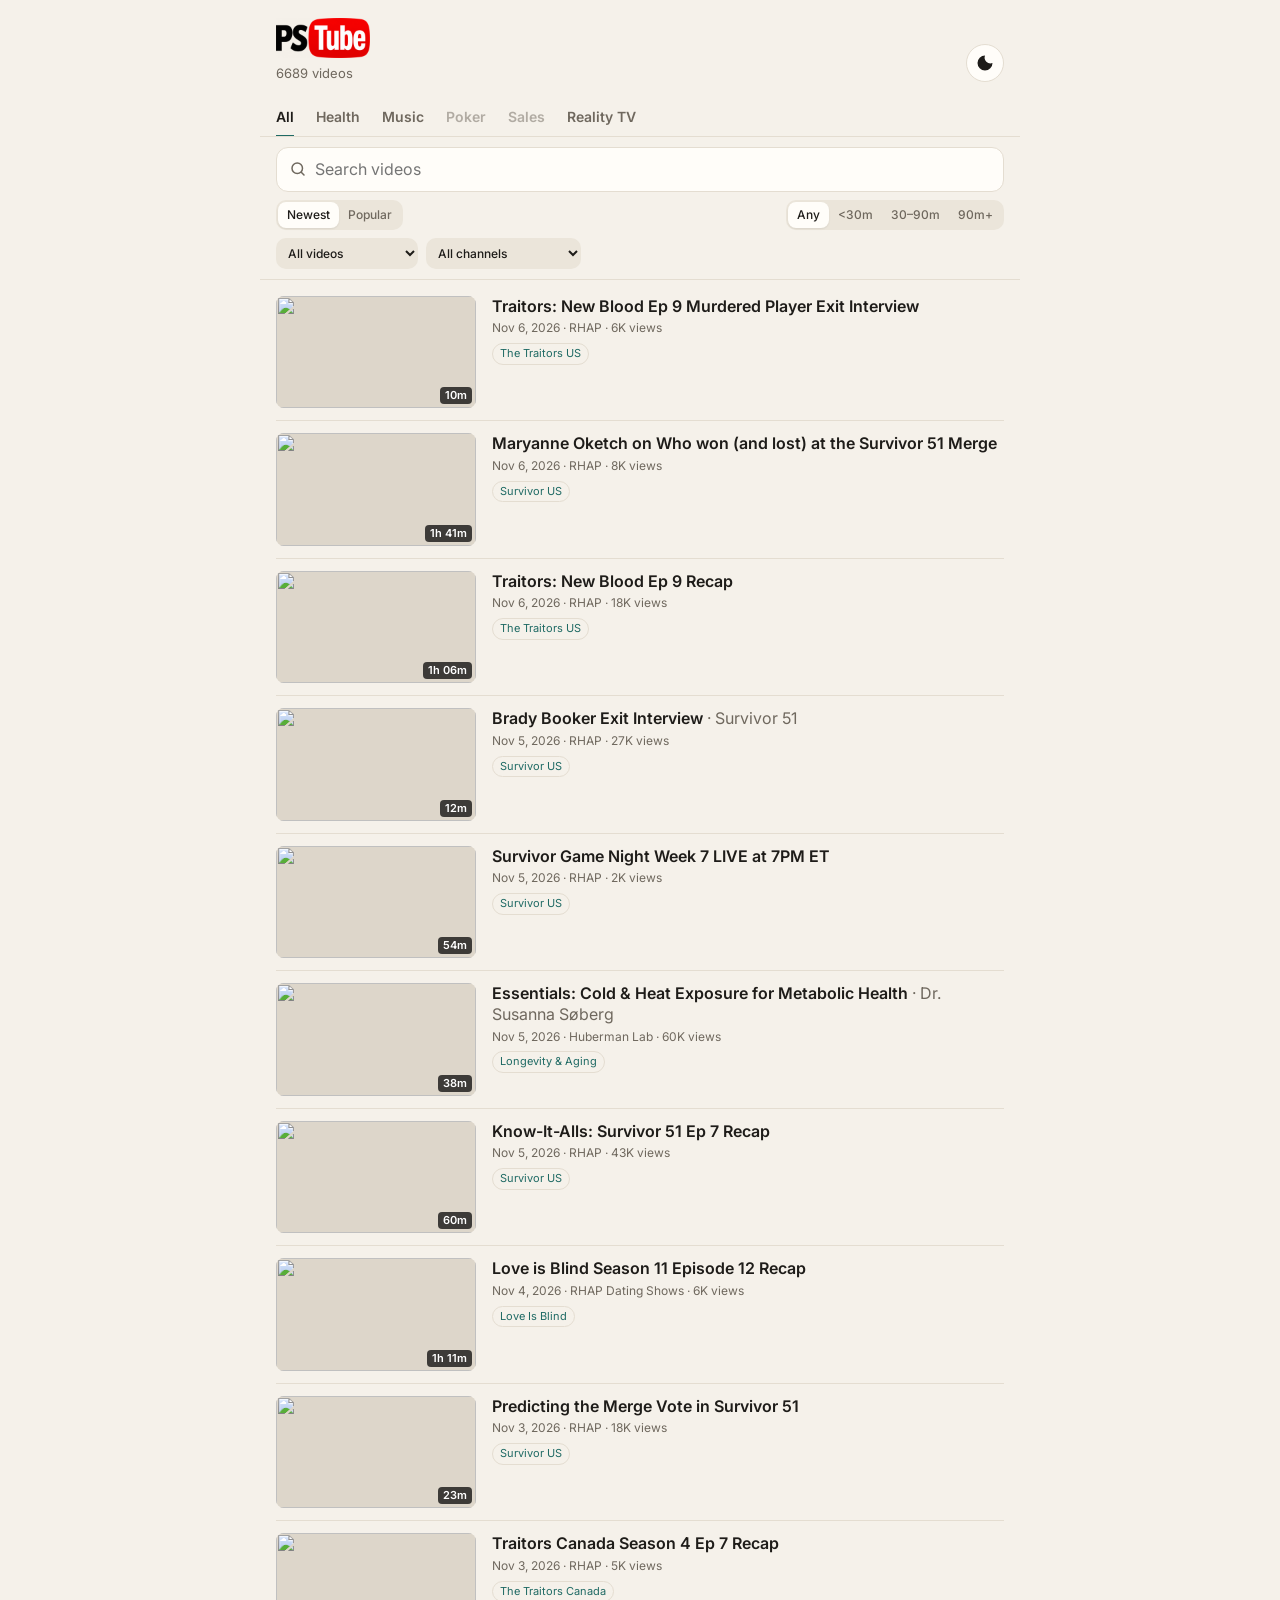
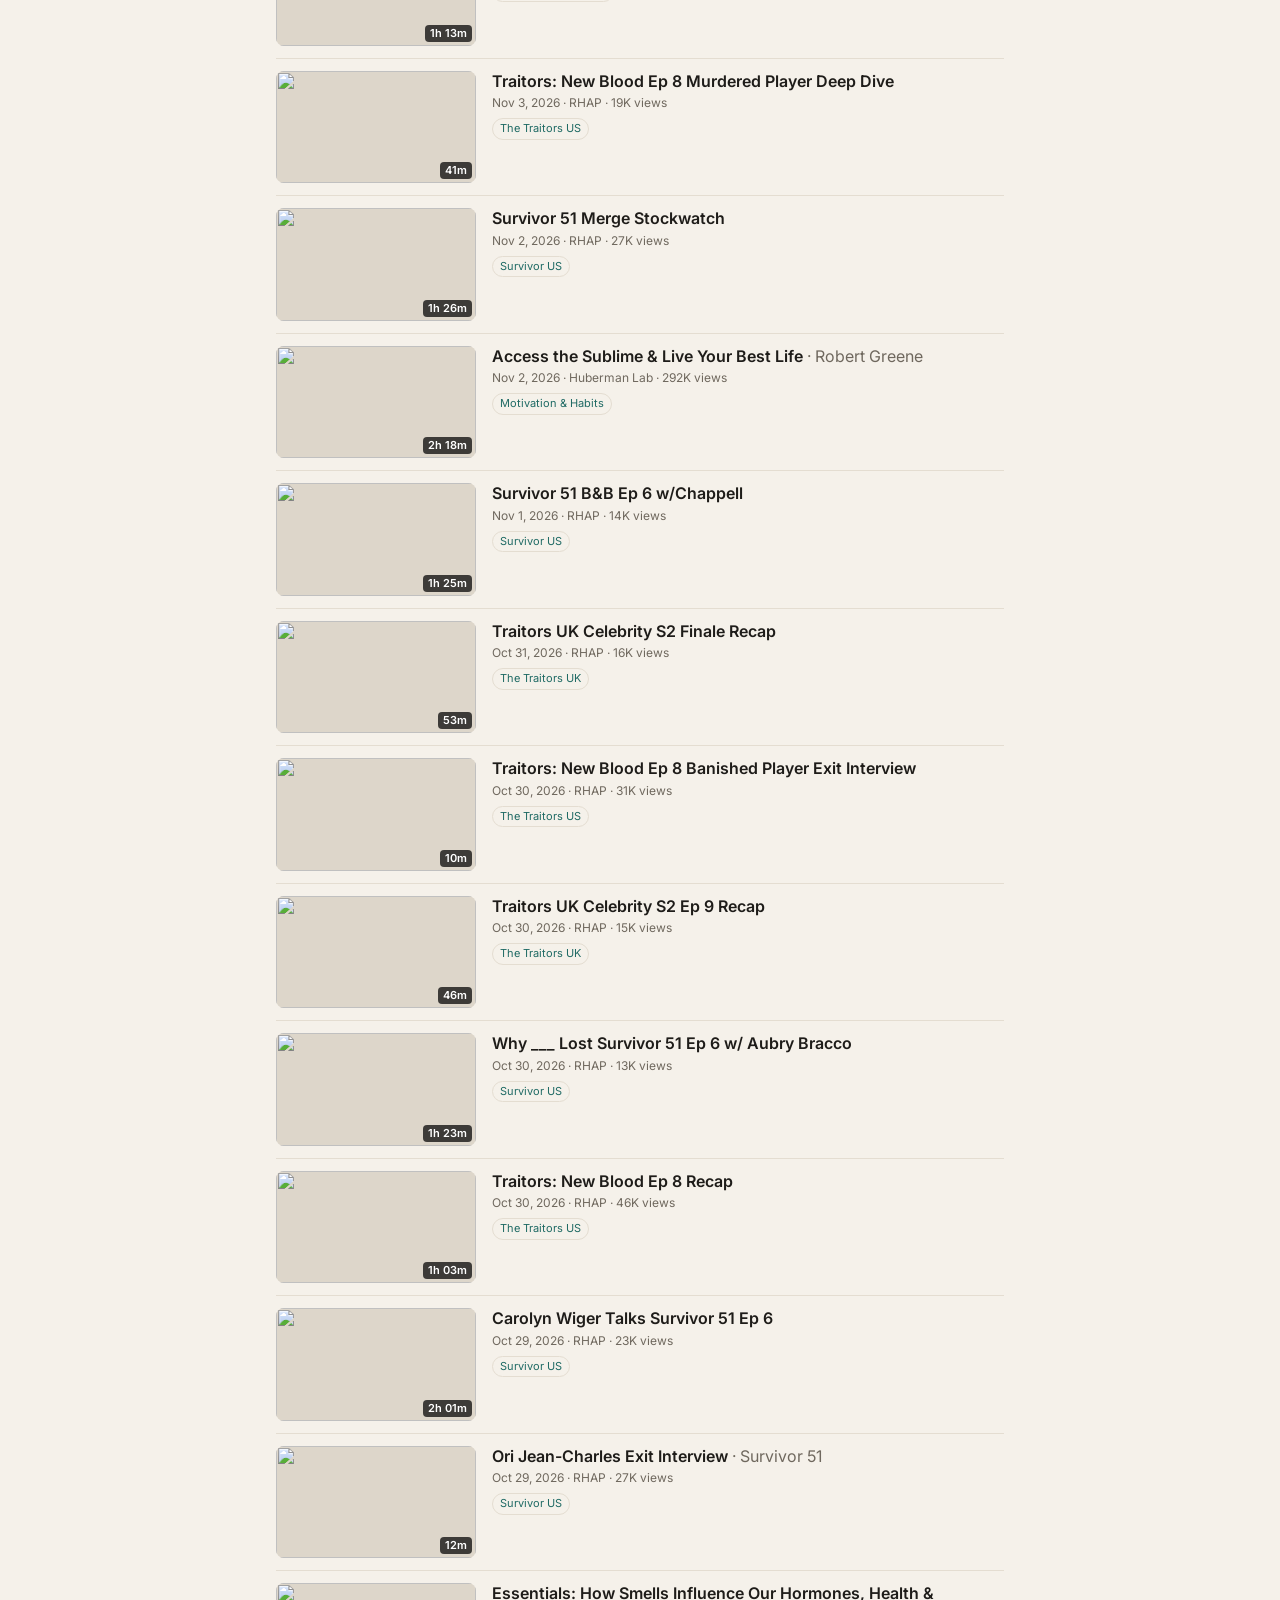
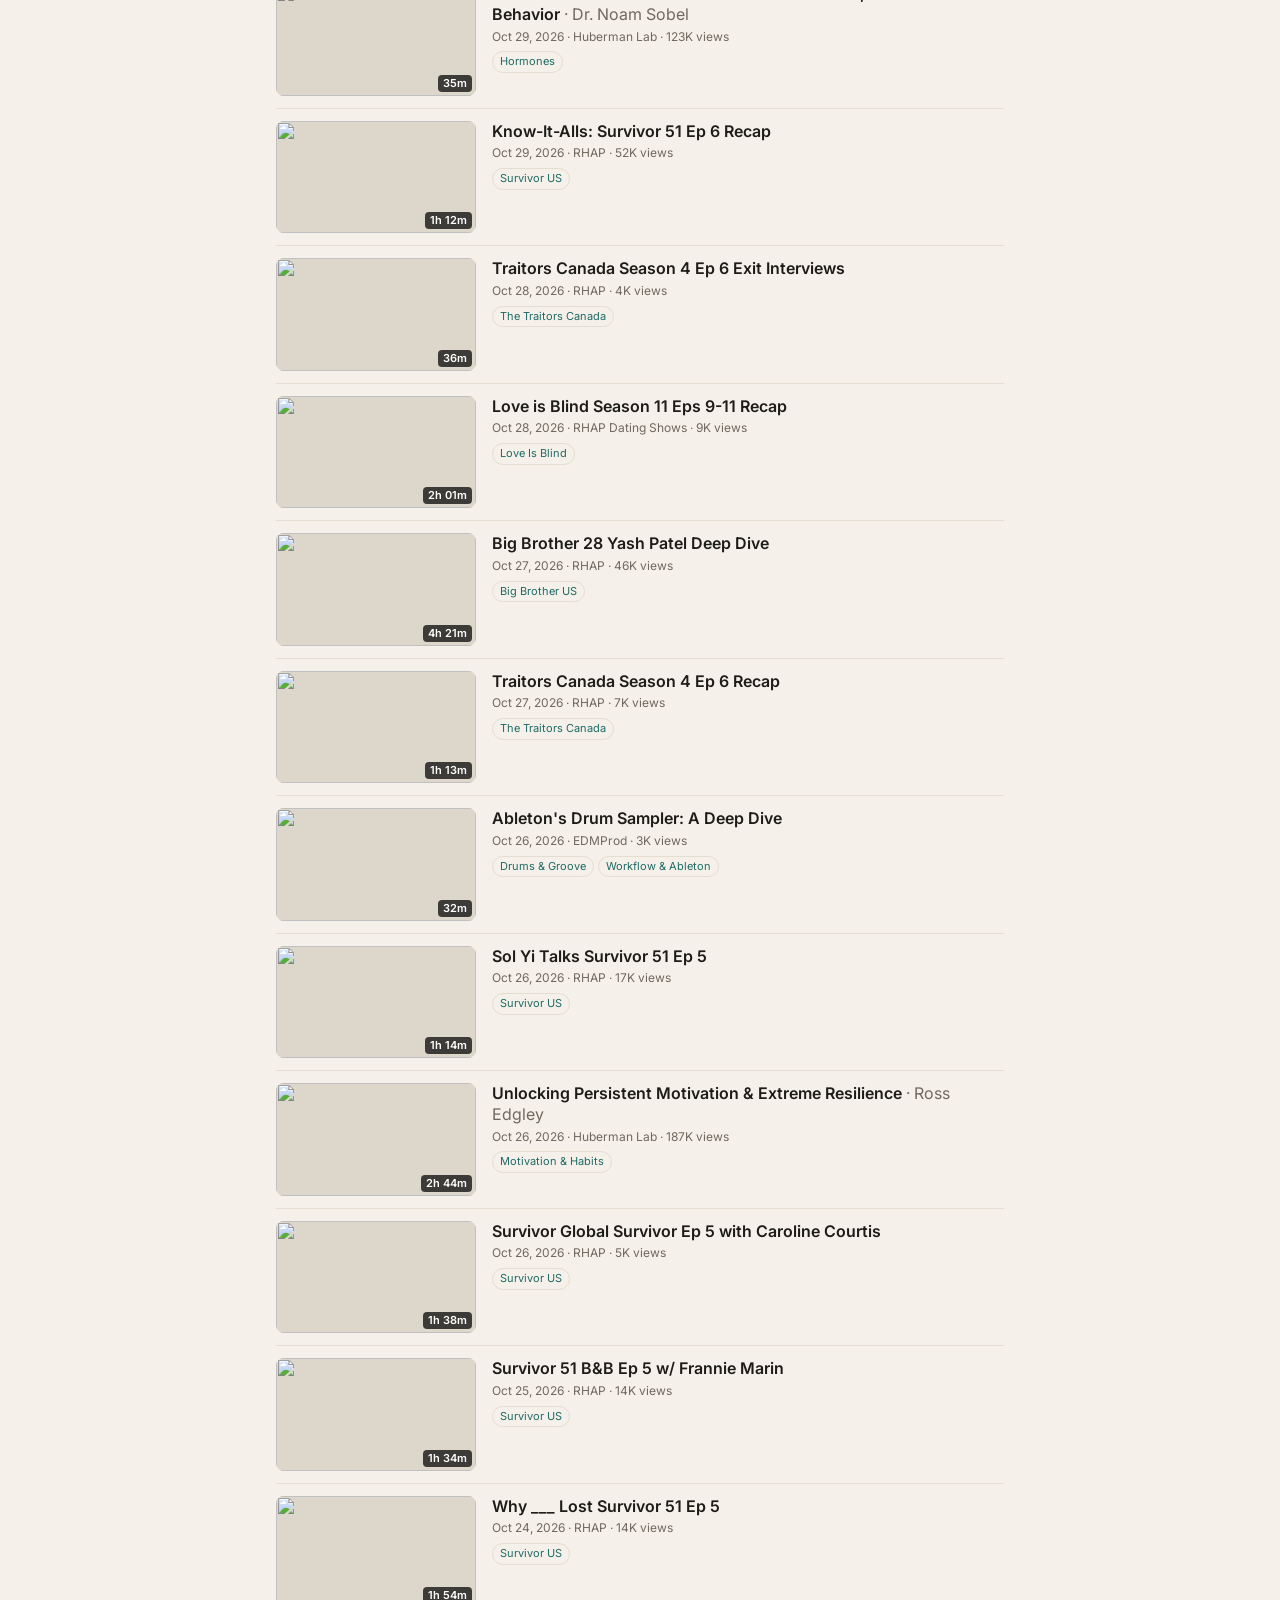
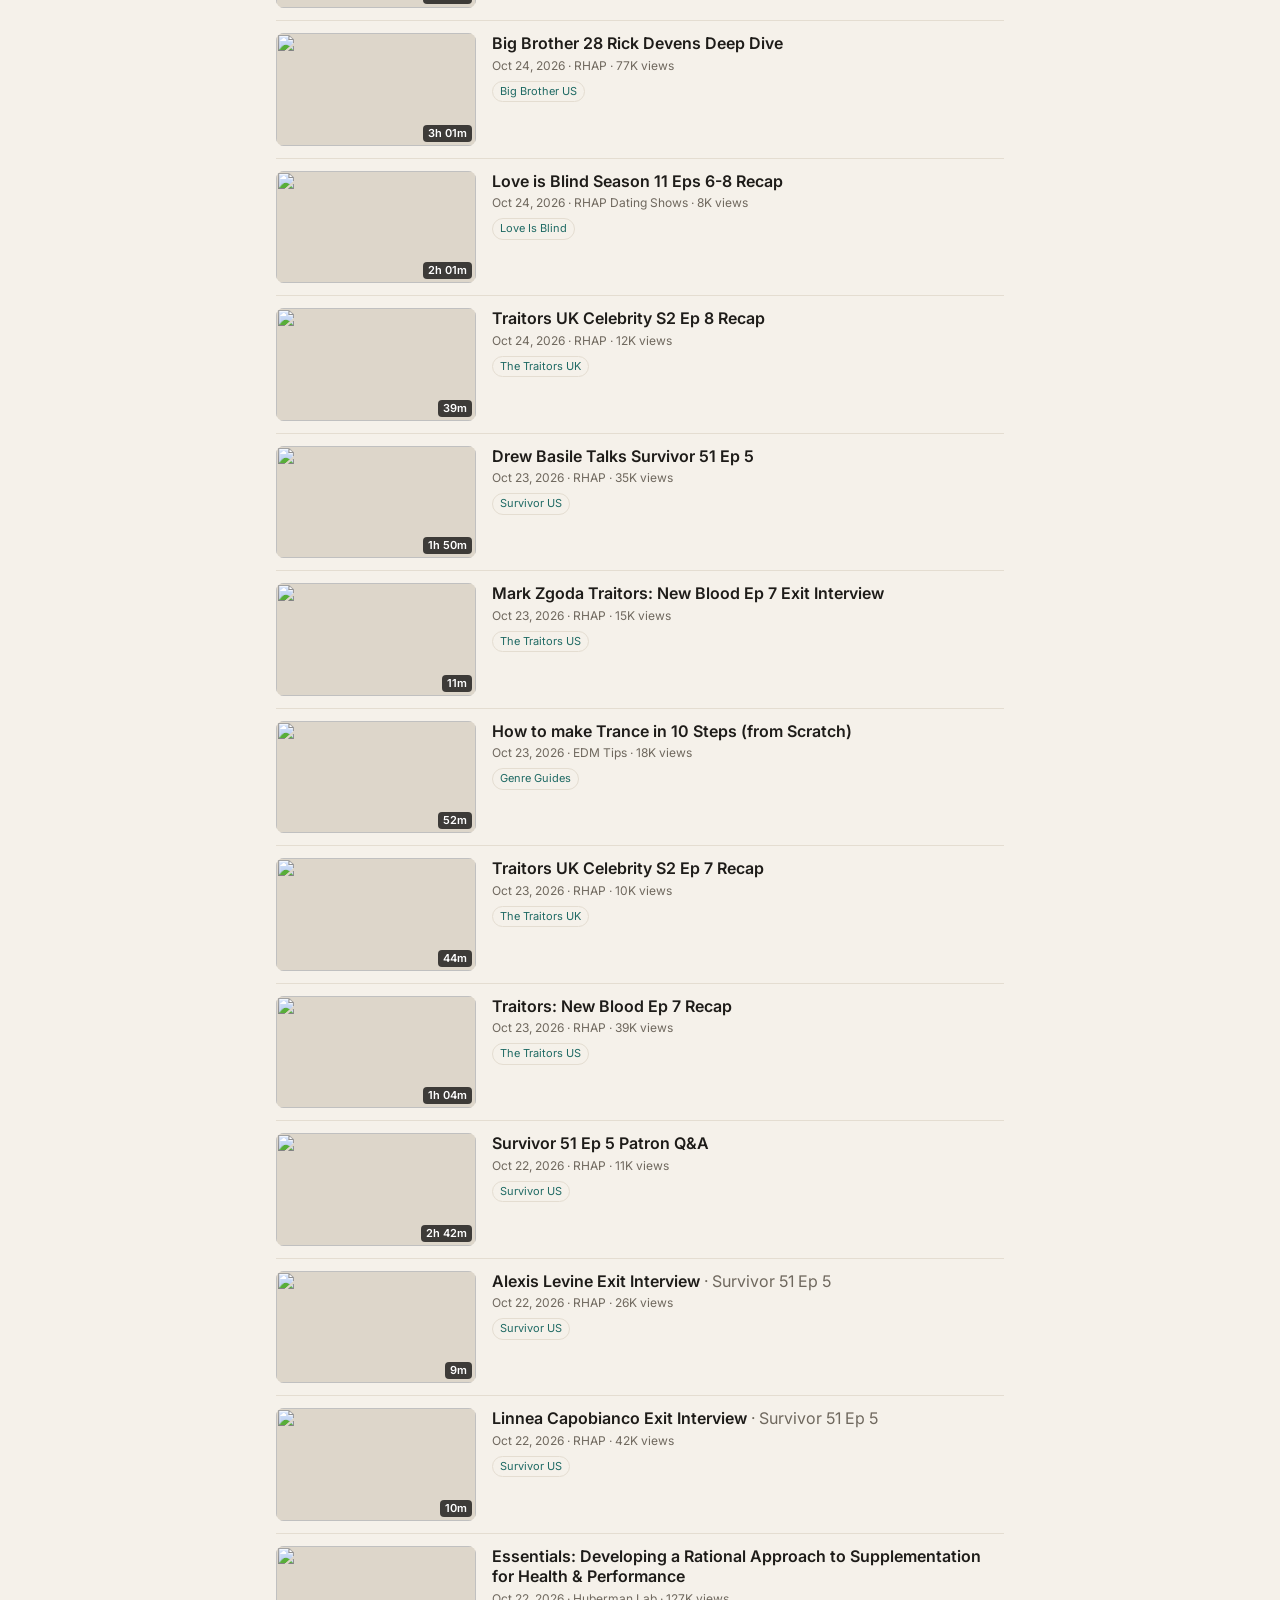
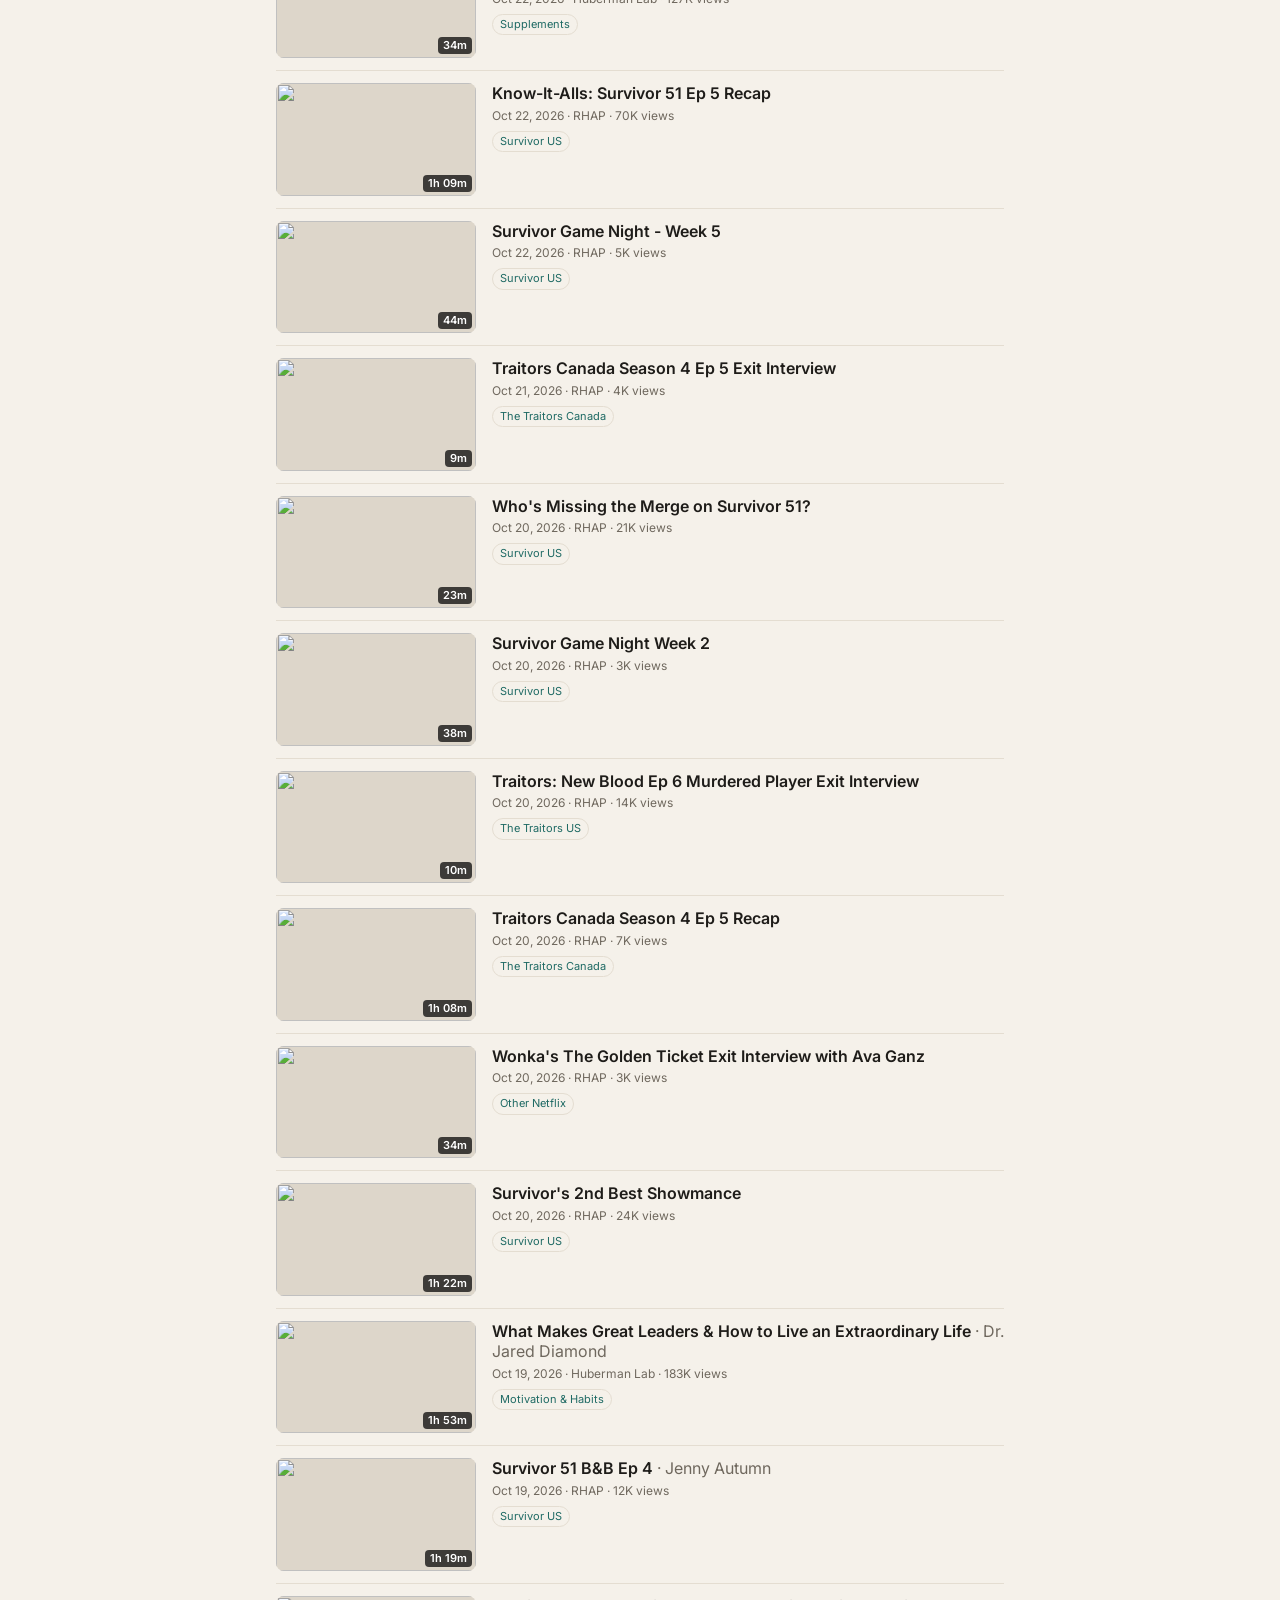
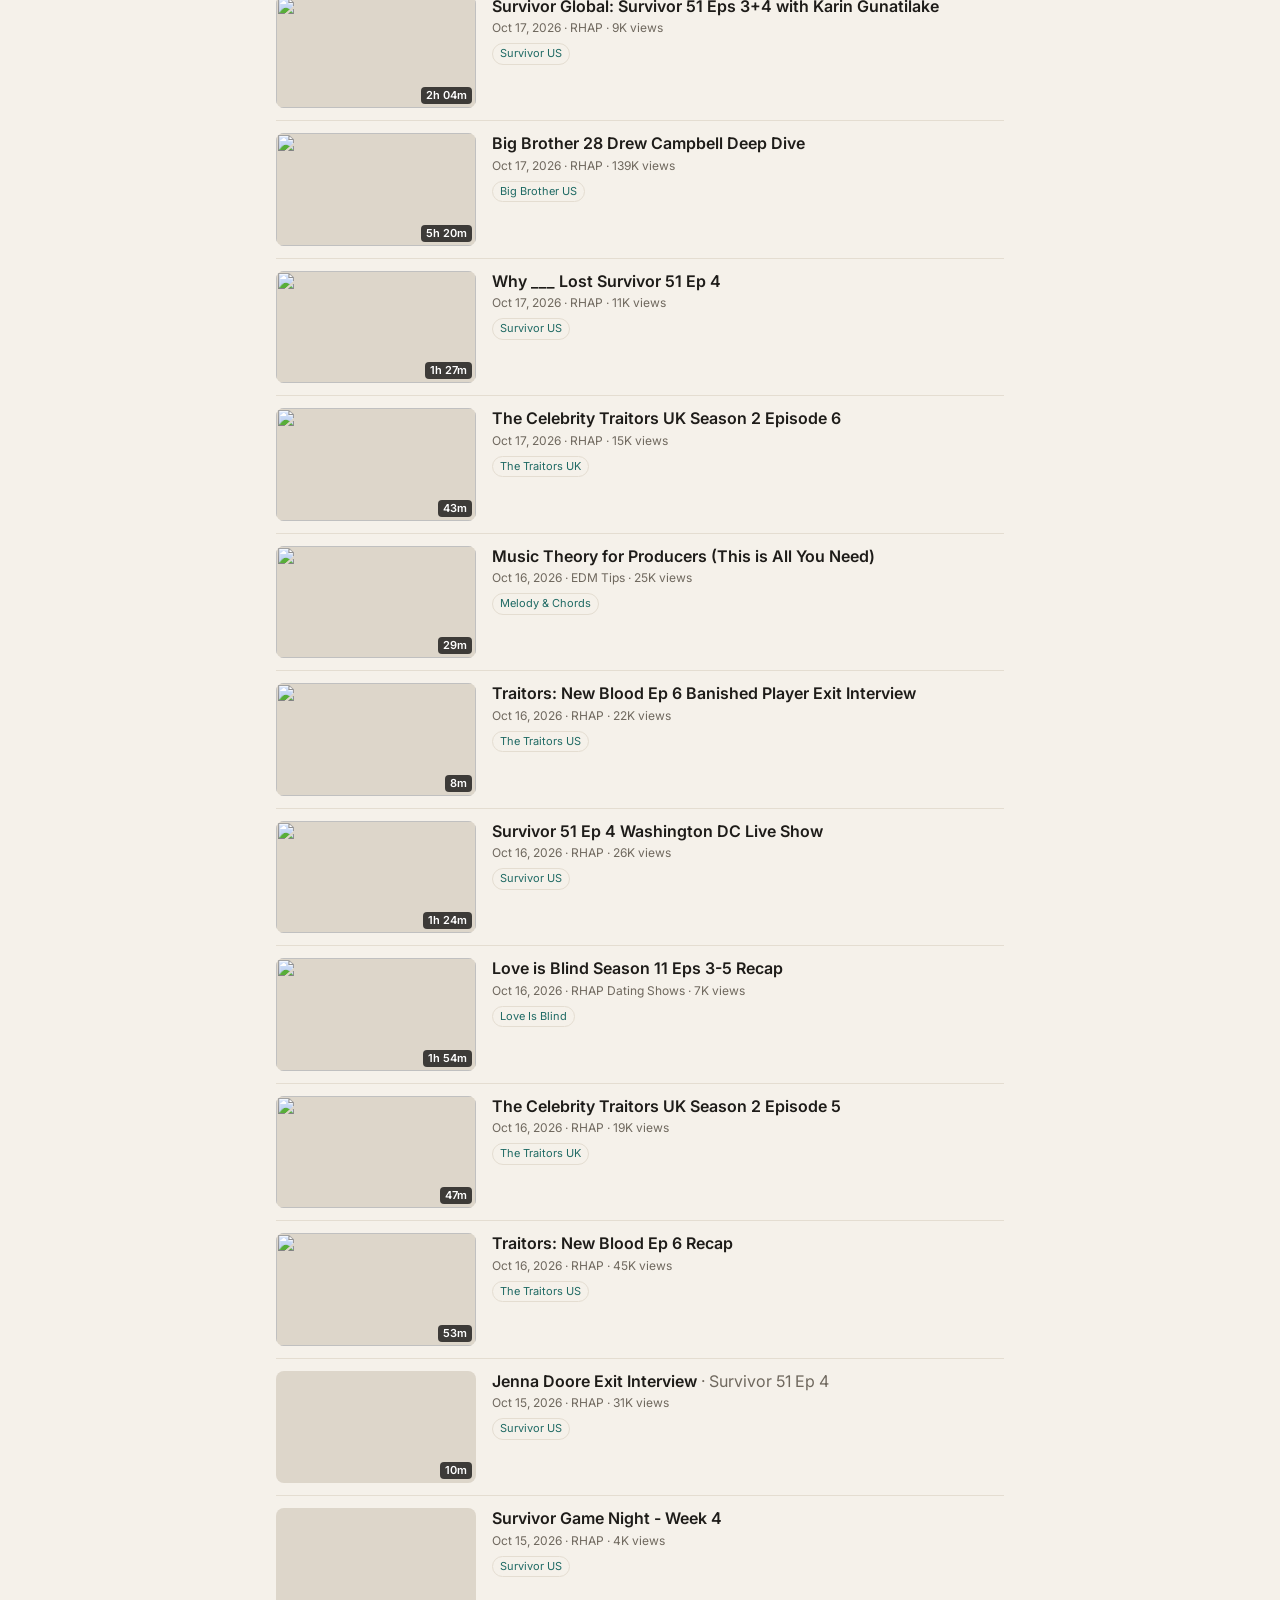
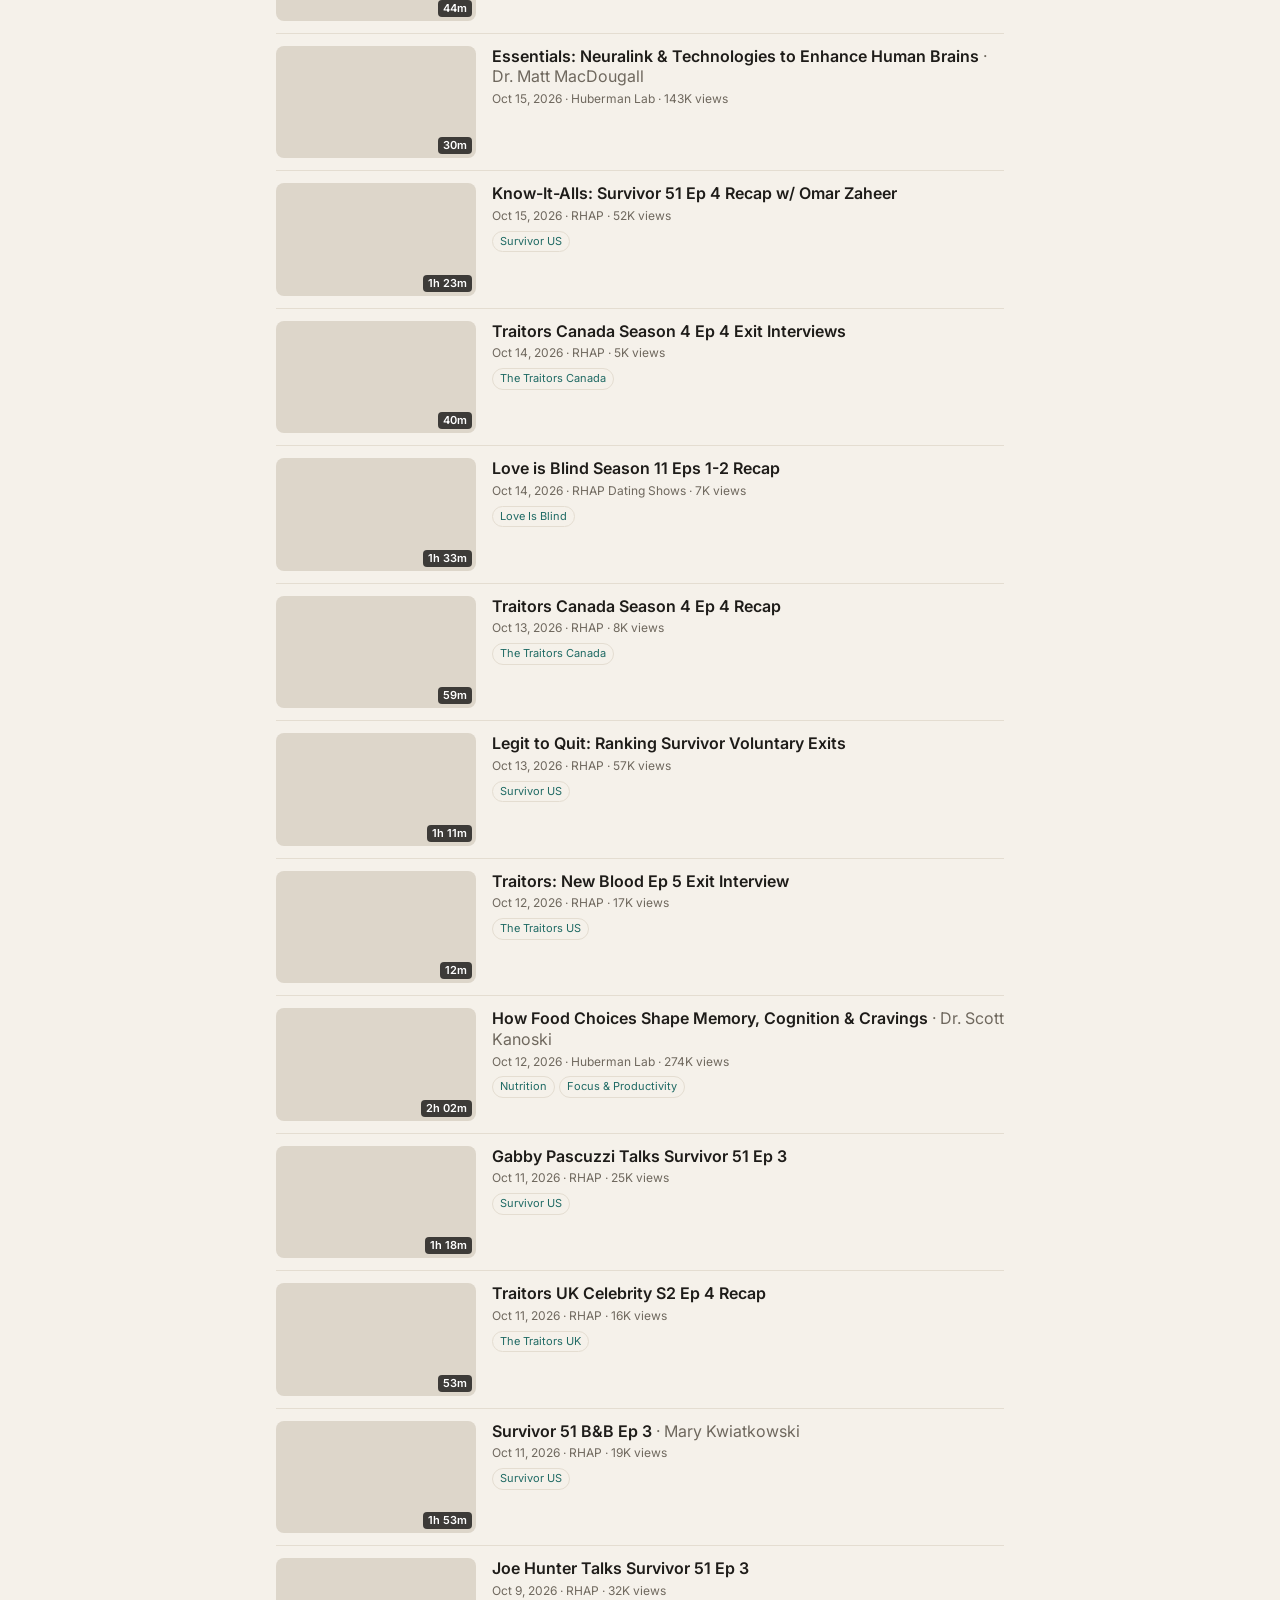
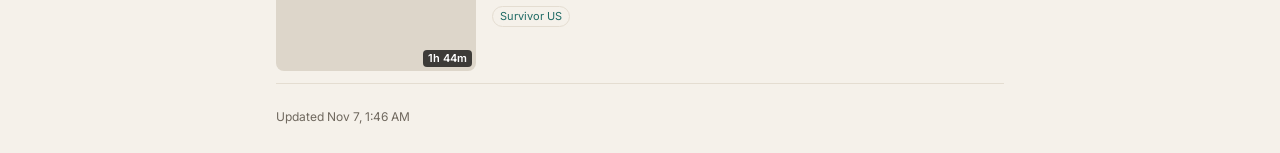
==== index.html @ 9a440e59 "In-app player with resume, Open in YouTube, and watch tracking (continue watching, saved, watched) C" ====
<!doctype html>
<html lang="en">
<head>
<meta charset="utf-8">
<meta name="description" content="A library of long-form YouTube videos, sorted by topic.">
<meta name="viewport" content="width=device-width, initial-scale=1, viewport-fit=cover">
<title>PS Tube</title>
<meta name="theme-color" content="#f5f1ea" media="(prefers-color-scheme: light)">
<meta name="theme-color" content="#151412" media="(prefers-color-scheme: dark)">
<link rel="manifest" href="manifest.webmanifest">
<link rel="icon" href="icons/icon-192.png">
<link rel="apple-touch-icon" href="icons/apple-touch-icon.png">
<meta name="apple-mobile-web-app-capable" content="yes">
<meta name="apple-mobile-web-app-title" content="PS Tube">
<link rel="preconnect" href="https://fonts.googleapis.com">
<link rel="preconnect" href="https://fonts.gstatic.com" crossorigin>
<link href="https://fonts.googleapis.com/css2?family=Fraunces:opsz,wght@9..144,500;9..144,600&family=Inter:wght@400;500;600&display=swap" rel="stylesheet">
<link rel="stylesheet" href="styles.css">
</head>
<body>
<header class="top">
  <div class="brand">
    <h1 class="logo"><span class="sr">PS Tube</span><img class="logo-light" src="icons/logo-light.png" alt="" width="94" height="40"><img class="logo-dark" src="icons/logo-dark.png" alt="" width="94" height="40"></h1>
    <p id="count" class="sub">Loading library…</p>
  </div>
  <button id="theme" class="icon-btn" aria-label="Toggle light or dark mode">
    <svg viewBox="0 0 24 24" width="20" height="20" aria-hidden="true"><path fill="currentColor" d="M12 3a9 9 0 1 0 9 9 7 7 0 0 1-9-9z"/></svg>
  </button>
</header>

<div class="controls">
  <nav id="areas" class="tabs" role="tablist" aria-label="Areas"></nav>
  <label class="search">
    <svg viewBox="0 0 24 24" width="18" height="18" aria-hidden="true"><path fill="none" stroke="currentColor" stroke-width="2" stroke-linecap="round" d="M11 18a7 7 0 1 1 0-14 7 7 0 0 1 0 14zm5-2 4 4"/></svg>
    <input id="q" type="search" placeholder="Search videos" autocomplete="off">
  </label>
  <div id="topics" class="chips" role="tablist" aria-label="Topics"></div>
  <div id="subs" class="chips subs" role="tablist" aria-label="Sub-topics" hidden></div>
  <div class="row2">
    <div id="sort" class="seg" aria-label="Sort"></div>
    <div id="lengths" class="seg" aria-label="Length"></div>
  </div>
  <div class="row3">
    <select id="status" class="channel" aria-label="Watch status"></select>
    <select id="channel" class="channel" aria-label="Channel" hidden></select>
  </div>
</div>

<main>
  <section id="shelf" class="shelf" hidden></section>
  <ol id="list" class="list"></ol>
  <p id="empty" class="empty" hidden>No videos match those filters.</p>
  <div id="more" class="more" aria-hidden="true"></div>
</main>

<footer id="foot" class="foot"></footer>
<script src="app.js"></script>
</body>
</html>
---- styles.css ----
:root {
  --bg: #f5f1ea;
  --card: #fffdf9;
  --ink: #1e1c19;
  --muted: #6f685e;
  --line: #e4ddd1;
  --accent: #1f6a64;
  --accent-ink: #ffffff;
  --chip: #ebe5da;
  --thumb: #ddd6ca;
  color-scheme: light;
}
@media (prefers-color-scheme: dark) {
  :root:not([data-theme="light"]) {
    --bg: #151412;
    --card: #1e1c1a;
    --ink: #ede8df;
    --muted: #a39b8f;
    --line: #2e2b27;
    --accent: #5fb3a9;
    --accent-ink: #0f1514;
    --chip: #262420;
    --thumb: #2a2825;
    color-scheme: dark;
  }
}
:root[data-theme="dark"] {
  --bg: #151412;
  --card: #1e1c1a;
  --ink: #ede8df;
  --muted: #a39b8f;
  --line: #2e2b27;
  --accent: #5fb3a9;
  --accent-ink: #0f1514;
  --chip: #262420;
  --thumb: #2a2825;
  color-scheme: dark;
}

* { box-sizing: border-box; }
[hidden] { display: none !important; }
html { -webkit-text-size-adjust: 100%; }
body {
  margin: 0;
  background: var(--bg);
  color: var(--ink);
  font: 15px/1.4 Inter, system-ui, -apple-system, sans-serif;
  padding-bottom: env(safe-area-inset-bottom);
}

.top {
  display: flex; align-items: flex-end; justify-content: space-between;
  padding: calc(18px + env(safe-area-inset-top)) 16px 10px;
  max-width: 760px; margin: 0 auto;
}
h1 {
  font: 600 30px/1.05 Fraunces, Georgia, serif;
  letter-spacing: -0.01em; margin: 0;
}
.logo { line-height: 0; }
.logo img { height: 40px; width: auto; display: block; }
.logo .logo-dark { display: none; }
.sr { position: absolute; width: 1px; height: 1px; overflow: hidden; clip: rect(0 0 0 0); white-space: nowrap; }
@media (prefers-color-scheme: dark) {
  :root:not([data-theme="light"]) .logo .logo-light { display: none; }
  :root:not([data-theme="light"]) .logo .logo-dark { display: block; }
}
:root[data-theme="dark"] .logo .logo-light { display: none; }
:root[data-theme="dark"] .logo .logo-dark { display: block; }
.sub { margin: 6px 0 0; color: var(--muted); font-size: 13px; }
.icon-btn {
  border: 1px solid var(--line); background: var(--card); color: var(--ink);
  width: 38px; height: 38px; border-radius: 50%; display: grid; place-items: center;
  cursor: pointer;
}

.controls {
  position: sticky; top: 0; z-index: 5;
  background: var(--bg);
  padding: 8px 16px 10px;
  max-width: 760px; margin: 0 auto;
  border-bottom: 1px solid var(--line);
}
.tabs {
  display: flex; gap: 22px; overflow-x: auto; margin: 0 -16px 10px; padding: 0 16px;
  border-bottom: 1px solid var(--line); scrollbar-width: none;
}
.tabs::-webkit-scrollbar { display: none; }
.tab {
  flex: none; border: 0; background: transparent; color: var(--muted);
  font: 600 14px/1 Inter, sans-serif; padding: 10px 0 11px; cursor: pointer;
  border-bottom: 2px solid transparent; margin-bottom: -1px; white-space: nowrap;
}
.tab[aria-selected="true"] { color: var(--ink); border-bottom-color: var(--accent); }
.tab.dim { opacity: .5; }
.subs { margin-top: 6px; }
.subs .chip {
  padding: 6px 10px; font-size: 12px; background: transparent;
  border: 1px solid var(--line);
}
.subs .chip[aria-selected="true"] { background: var(--ink); color: var(--bg); border-color: var(--ink); }
.search {
  display: flex; align-items: center; gap: 8px;
  background: var(--card); border: 1px solid var(--line); border-radius: 12px;
  padding: 0 12px; color: var(--muted);
}
.search input {
  flex: 1; border: 0; background: transparent; color: var(--ink);
  font: inherit; font-size: 16px; padding: 10px 0; outline: none; min-width: 0;
}

.chips {
  display: flex; gap: 6px; overflow-x: auto; margin: 10px -16px 0; padding: 0 16px 2px;
  scrollbar-width: none;
}
.chips::-webkit-scrollbar { display: none; }
.chip {
  flex: none; border: 0; border-radius: 999px; padding: 7px 12px;
  background: var(--chip); color: var(--ink); font: 500 13px/1 Inter, sans-serif;
  cursor: pointer; white-space: nowrap;
}
.chip .n { color: var(--muted); margin-left: 4px; font-weight: 400; }
.chip[aria-selected="true"] { background: var(--accent); color: var(--accent-ink); }
.chip[aria-selected="true"] .n { color: inherit; opacity: .75; }

.row2 { display: flex; gap: 8px; margin-top: 8px; align-items: center; justify-content: space-between; }
.seg {
  flex: none; display: inline-flex; background: var(--chip); border-radius: 10px; padding: 2px;
}
.seg button {
  border: 0; background: transparent; color: var(--muted);
  font: 500 12px/1 Inter, sans-serif; padding: 7px 9px; border-radius: 8px; cursor: pointer;
  white-space: nowrap;
}
.seg button[aria-pressed="true"] { background: var(--card); color: var(--ink); box-shadow: 0 1px 2px rgba(0,0,0,.08); }
.channel {
  margin-left: auto; background: var(--chip); color: var(--ink); border: 0;
  border-radius: 10px; padding: 7px 8px; font: 500 12px Inter, sans-serif; margin-top: 8px; max-width: 100%;
}

main { max-width: 760px; margin: 0 auto; padding: 4px 16px 24px; }
.list { list-style: none; margin: 0; padding: 0; }
.item a {
  display: grid; grid-template-columns: 132px 1fr; gap: 12px;
  padding: 12px 0; border-bottom: 1px solid var(--line);
  color: inherit; text-decoration: none;
}
.thumb {
  position: relative; width: 132px; aspect-ratio: 16 / 9;
  border-radius: 8px; overflow: hidden; background: var(--thumb);
}
.thumb img { width: 100%; height: 100%; object-fit: cover; display: block; }
.dur {
  position: absolute; right: 4px; bottom: 4px;
  background: rgba(0,0,0,.72); color: #fff; font: 600 11px/1 Inter, sans-serif;
  padding: 3px 5px; border-radius: 4px;
}
.meta { min-width: 0; }
.title {
  margin: 0; font: 600 15px/1.3 Inter, sans-serif;
  display: -webkit-box; -webkit-line-clamp: 3; -webkit-box-orient: vertical; overflow: hidden;
}
.title .guest { font-weight: 400; color: var(--muted); }
.info { margin: 4px 0 0; color: var(--muted); font-size: 12px; }
.tags { display: flex; flex-wrap: wrap; gap: 4px; margin-top: 6px; }
.tag {
  font-size: 11px; color: var(--accent); border: 1px solid var(--line);
  border-radius: 999px; padding: 2px 7px;
}

.empty { color: var(--muted); text-align: center; padding: 40px 0; }
.more { height: 1px; }
.foot { max-width: 760px; margin: 0 auto; padding: 0 16px 28px; color: var(--muted); font-size: 12px; }

/* Install bar + iPhone guide (same pattern as PS Sports) */
.install-bar {
  position: fixed; left: 10px; right: 10px; bottom: calc(10px + env(safe-area-inset-bottom)); z-index: 50;
  display: flex; align-items: center; gap: 12px; max-width: 620px; margin: 0 auto;
  background: #1e1c19; color: #f5f1ea; border: 1px solid #34302b; border-radius: 16px;
  padding: 10px 10px 10px 12px; box-shadow: 0 10px 30px rgba(0,0,0,.3);
}
.install-bar img { border-radius: 10px; flex: 0 0 40px; }
.install-text { flex: 1; min-width: 0; display: flex; flex-direction: column; }
.install-text b { font-weight: 600; font-size: 14.5px; }
.install-text span { color: #b5ada1; font-size: 12.5px; }
.install-go {
  background: #2c8a81; color: #fff; border: 0; border-radius: 999px;
  padding: 9px 16px; font: 600 14px Inter, sans-serif; cursor: pointer;
}
.install-x { background: transparent; color: #b5ada1; border: 0; font-size: 22px; line-height: 1; padding: 4px 6px; cursor: pointer; }
.install-sheet {
  position: fixed; inset: 0; z-index: 60; background: rgba(0,0,0,.55);
  display: flex; align-items: flex-end; justify-content: center;
}
.install-card {
  background: var(--card); color: var(--ink); width: 100%; max-width: 520px;
  border-radius: 20px 20px 0 0; padding: 22px 20px calc(22px + env(safe-area-inset-bottom));
}
.install-card h2 { font: 600 21px/1.2 Fraunces, Georgia, serif; margin: 0 0 12px; }
.install-card ol { margin: 0; padding-left: 20px; display: grid; gap: 10px; font-size: 15.5px; line-height: 1.4; }
.install-note { color: var(--muted); font-size: 13px; margin: 14px 0 0; }
.install-done {
  margin-top: 16px; width: 100%; background: var(--accent); color: var(--accent-ink); border: 0;
  border-radius: 12px; padding: 13px; font: 600 15px Inter, sans-serif; cursor: pointer;
}
.install-chip {
  display: inline-flex; align-items: center; justify-content: center; min-width: 26px; height: 22px;
  padding: 0 6px; margin: 0 2px; vertical-align: -3px; border-radius: 7px;
  background: var(--chip); color: var(--ink); font: 600 12px/1 Inter, sans-serif; letter-spacing: 1px;
}

@media (min-width: 640px) {
  .item a { grid-template-columns: 200px 1fr; gap: 16px; }
  .thumb { width: 200px; }
  .title { font-size: 16px; }
}

/* ── Watch status row ── */
.row3 { display: flex; gap: 8px; margin-top: 8px; flex-wrap: wrap; }
.row3 .channel { margin-top: 0; margin-left: 0; }

/* ── Card states ── */
.item.seen .thumb img { opacity: .45; }
.item.seen .title { color: var(--muted); }
.seen-badge {
  position: absolute; left: 4px; top: 4px; background: rgba(0,0,0,.72); color: #fff;
  font: 600 10.5px/1 Inter, sans-serif; padding: 3px 5px; border-radius: 4px;
}
.prog { position: absolute; left: 0; right: 0; bottom: 0; height: 3px; background: rgba(255,255,255,.35); }
.prog i { display: block; height: 100%; background: #e5302a; }
.tag.saved { color: var(--ink); border-color: var(--ink); }
.info .left { font-weight: 600; color: var(--accent); }

/* ── Continue watching shelf ── */
.shelf { padding: 14px 0 6px; border-bottom: 1px solid var(--line); }
.shelf h2 { font: 600 13px/1 Inter, sans-serif; text-transform: uppercase; letter-spacing: .06em; color: var(--muted); margin: 0 0 10px; }
.shelf-row { display: flex; gap: 12px; overflow-x: auto; margin: 0 -16px; padding: 0 16px 6px; scrollbar-width: none; }
.shelf-row::-webkit-scrollbar { display: none; }
.shelf-card { flex: 0 0 168px; color: inherit; text-decoration: none; }
.shelf-card .thumb { width: 168px; }
.shelf-card .title { font-size: 13px; margin-top: 6px; -webkit-line-clamp: 2; }
.shelf-card .info { margin-top: 2px; color: var(--accent); font-weight: 600; }

/* ── Player sheet ── */
body.sheet-open { overflow: hidden; }
.sheet {
  position: fixed; inset: 0; z-index: 70; background: var(--bg); overflow-y: auto;
  animation: sheet-up .22s ease-out;
}
@keyframes sheet-up { from { transform: translateY(24px); opacity: 0; } to { transform: none; opacity: 1; } }
.sheet-inner { max-width: 820px; margin: 0 auto; padding-bottom: calc(24px + env(safe-area-inset-bottom)); }
.sheet-top {
  display: flex; align-items: center; gap: 10px;
  padding: calc(8px + env(safe-area-inset-top)) 12px 8px;
}
.sheet-close {
  width: 38px; height: 38px; border-radius: 50%; border: 1px solid var(--line);
  background: var(--card); color: var(--ink); display: grid; place-items: center; cursor: pointer;
}
.resume { color: var(--muted); font-size: 13px; }
.player-wrap { position: relative; aspect-ratio: 16 / 9; background: #000; }
.player-wrap iframe, .player-wrap #yt-player { position: absolute; inset: 0; width: 100%; height: 100%; border: 0; }
.player-msg { position: absolute; inset: 0; display: grid; place-content: center; gap: 12px; text-align: center; color: #fff; padding: 16px; }
.player-msg p { margin: 0; }
.sheet-body { padding: 14px 16px 0; }
.sheet-title { font: 600 19px/1.3 Inter, sans-serif; margin: 0; }
.sheet-title .guest { font-weight: 400; color: var(--muted); }
.sheet-body .info { margin-top: 6px; font-size: 13px; }
.sheet-body .tags { margin-top: 8px; }
.sheet-actions { display: flex; flex-wrap: wrap; gap: 8px; margin-top: 16px; }
.act {
  border: 1px solid var(--line); background: var(--card); color: var(--ink);
  font: 600 14px/1 Inter, sans-serif; padding: 11px 14px; border-radius: 999px;
  cursor: pointer; text-decoration: none; display: inline-flex; align-items: center;
}
.act[aria-pressed="true"] { background: var(--chip); border-color: var(--ink); }
.act.primary { background: #e5302a; border-color: #e5302a; color: #fff; margin-left: auto; }
.player-msg .act.primary { margin: 0 auto; }
@media (max-width: 420px) { .act.primary { margin-left: 0; flex: 1 0 100%; justify-content: center; } }
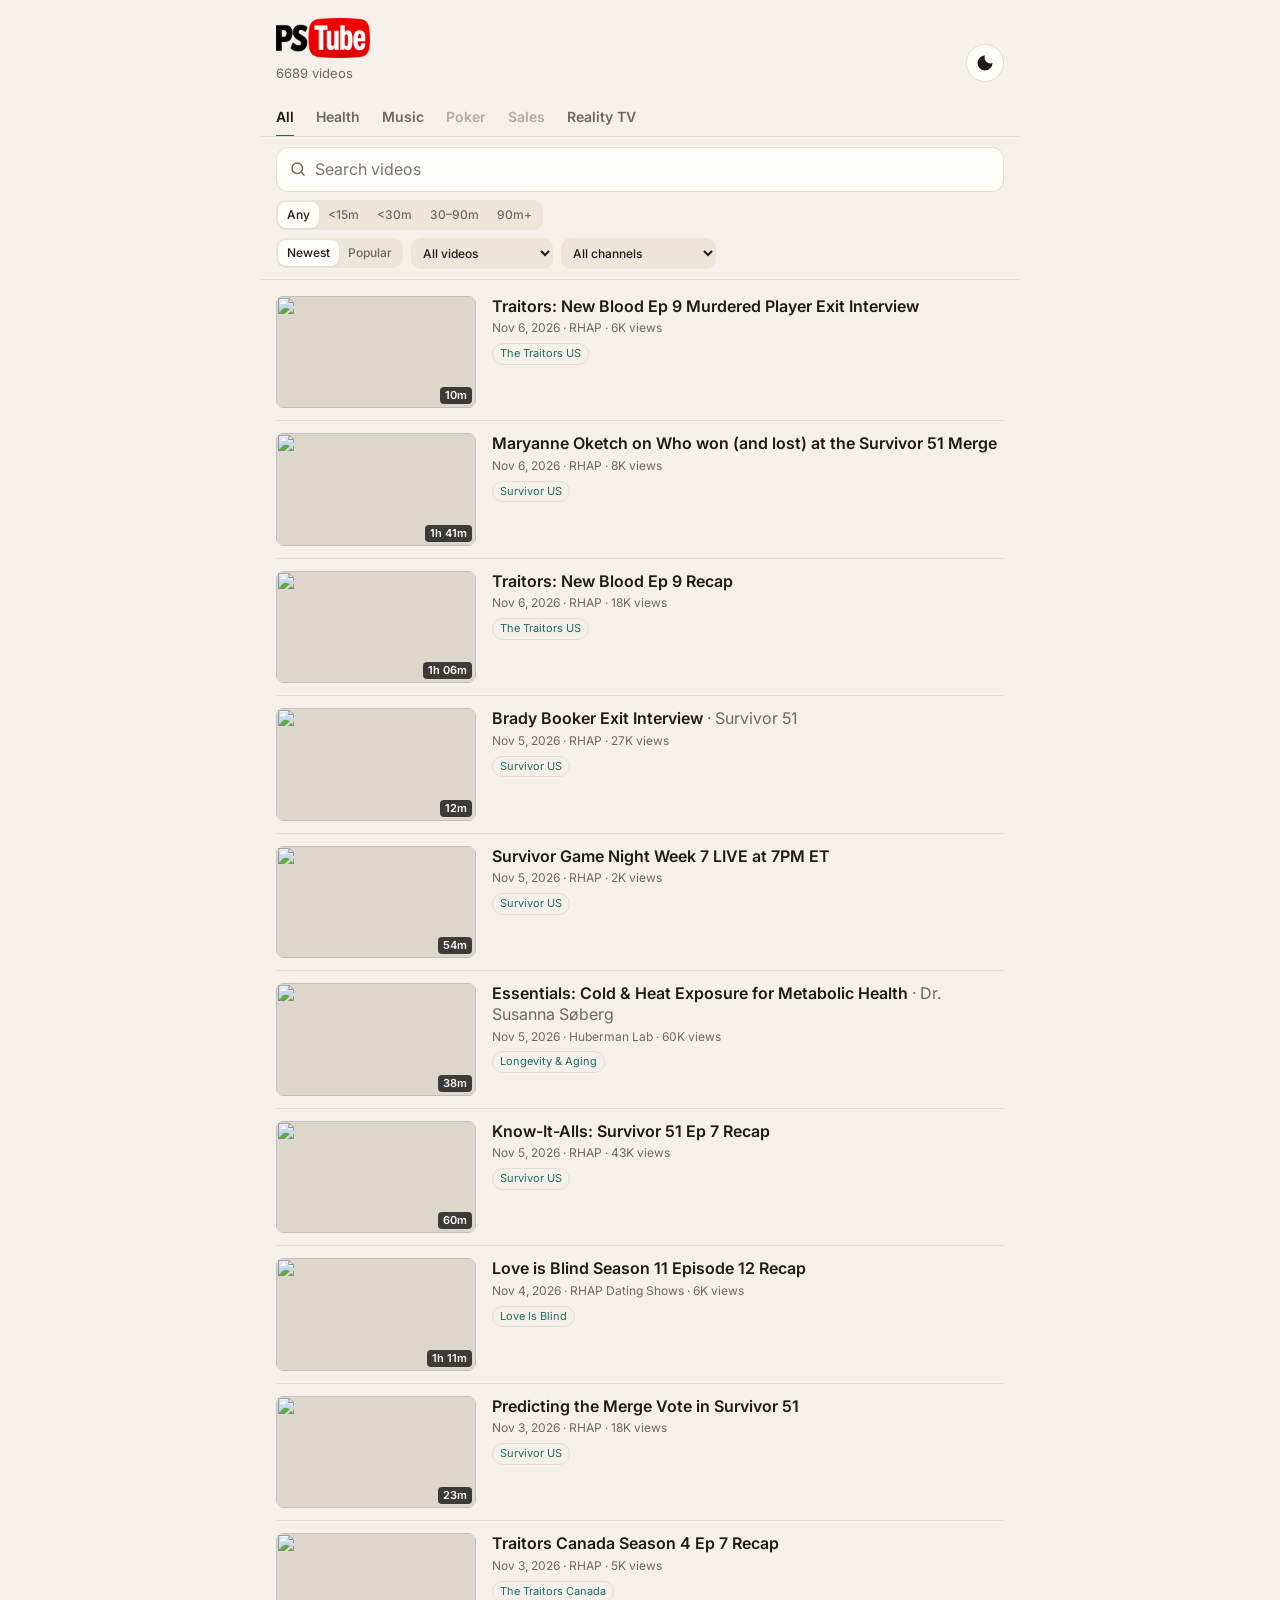
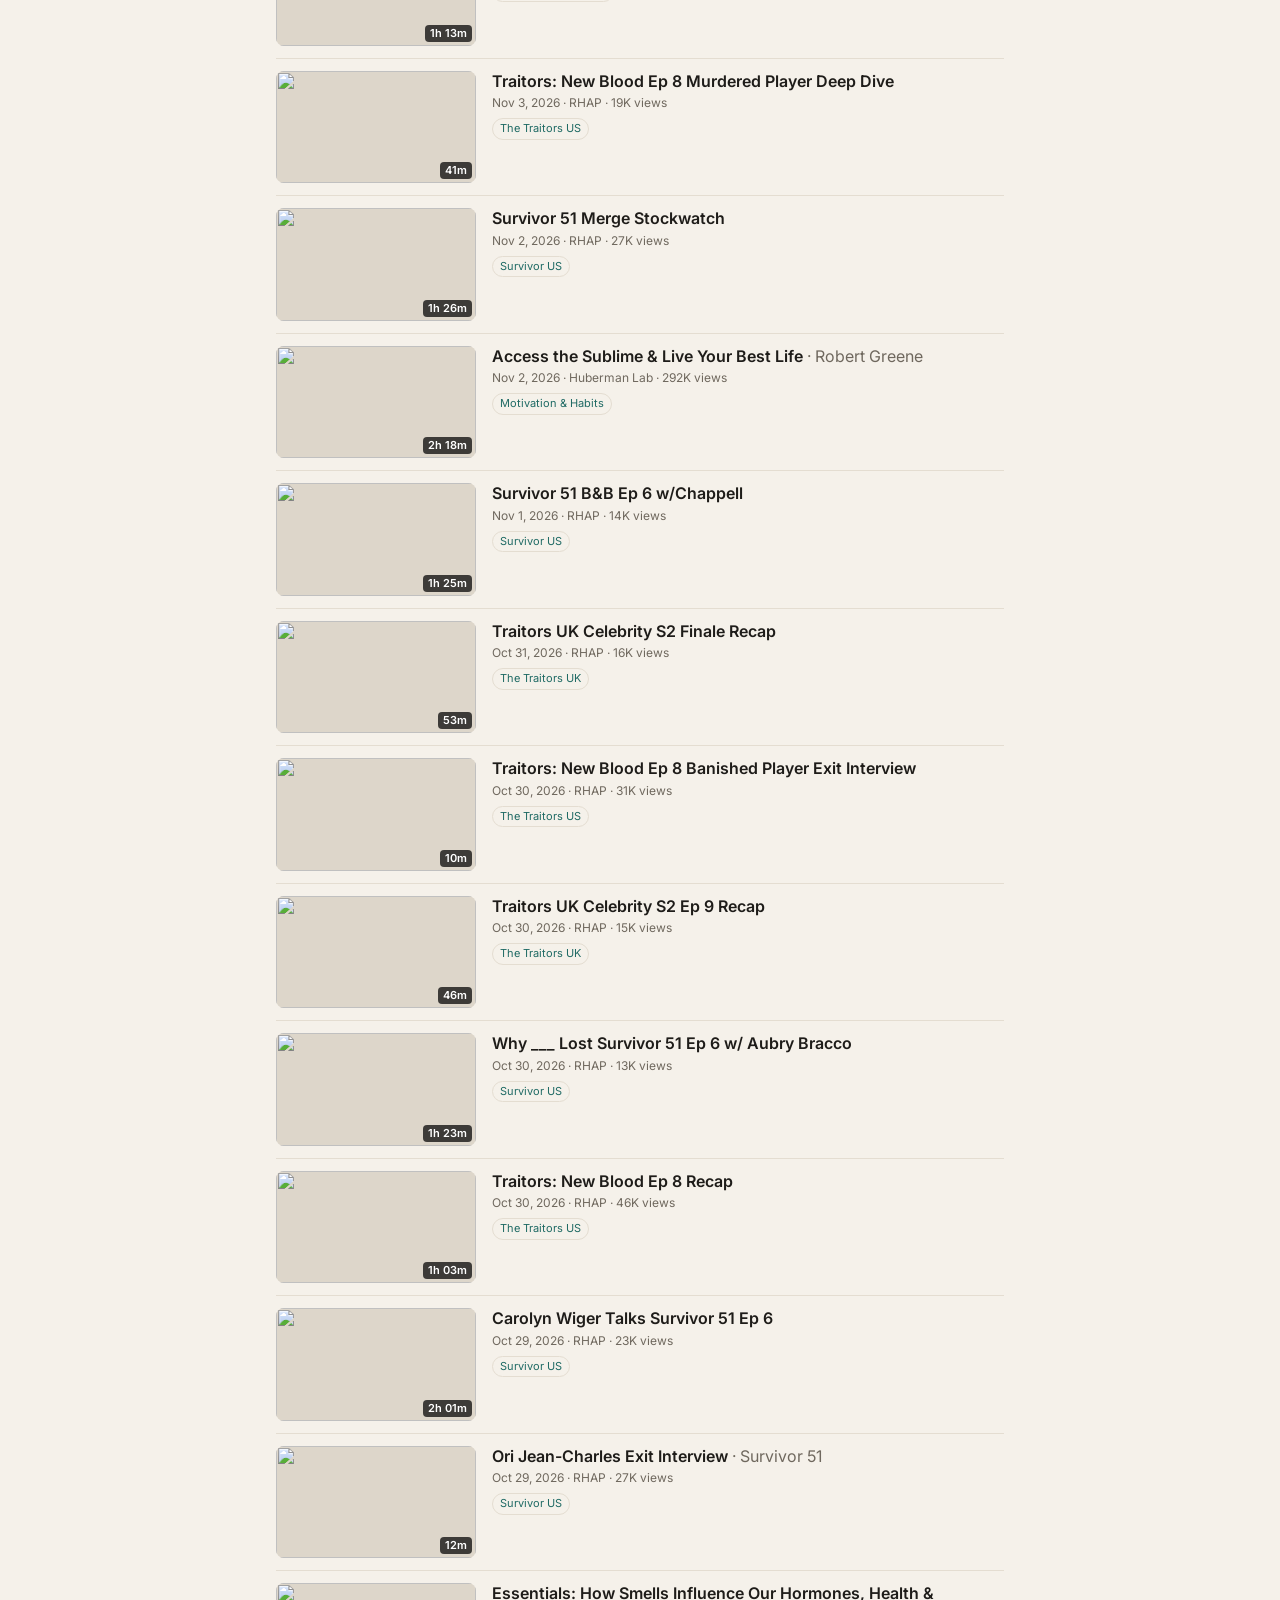
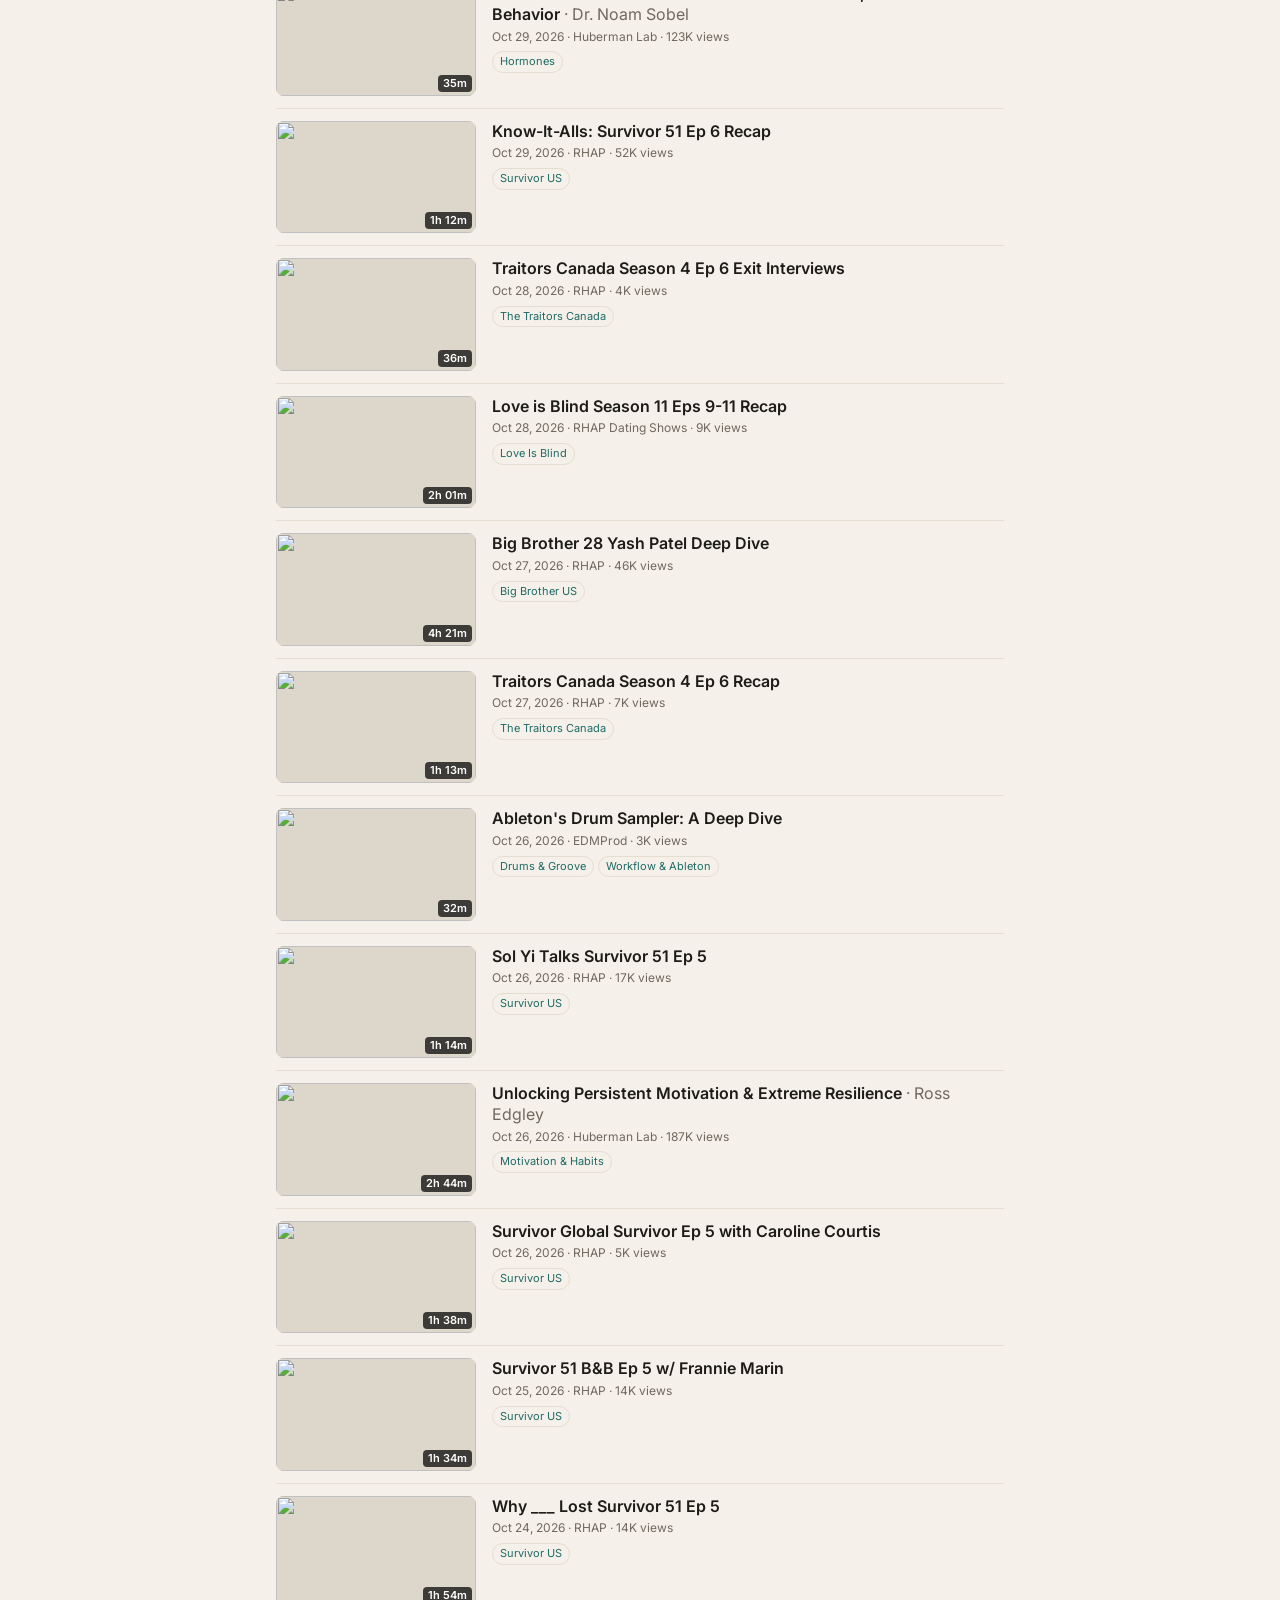
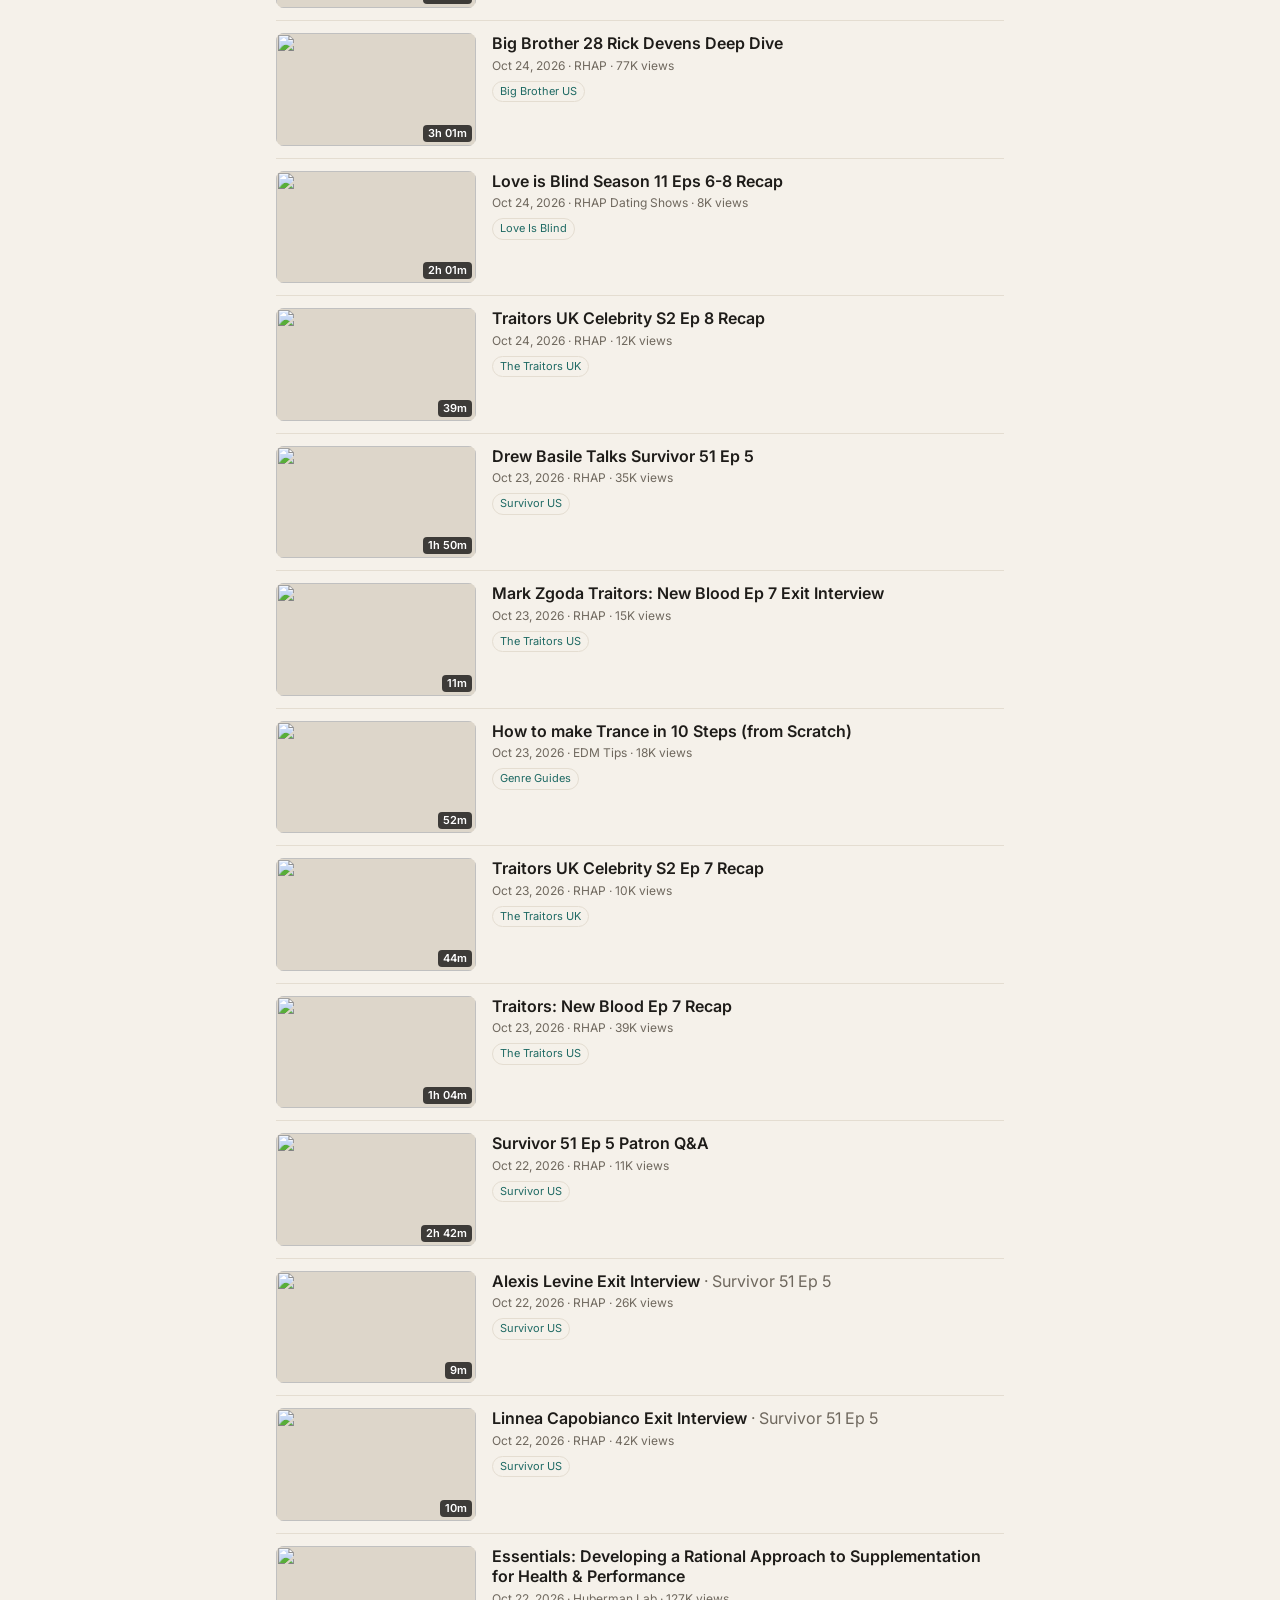
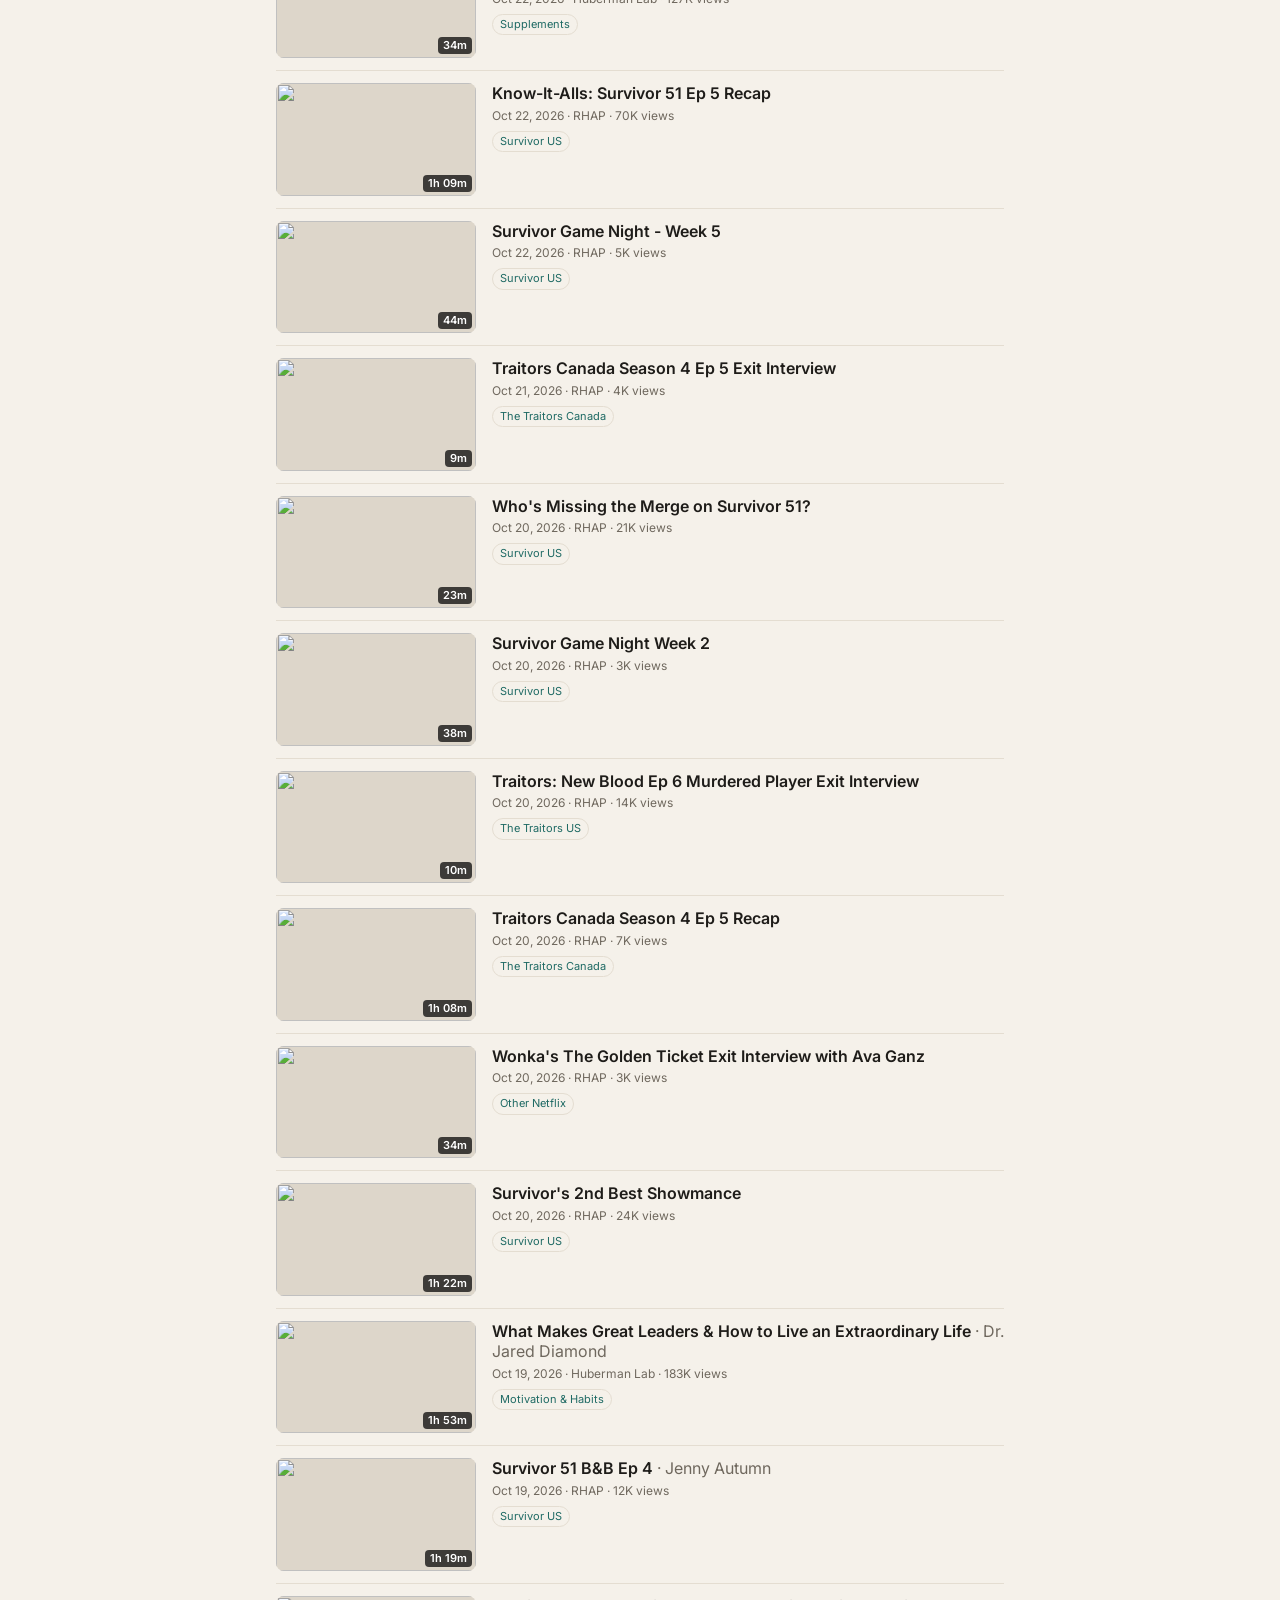
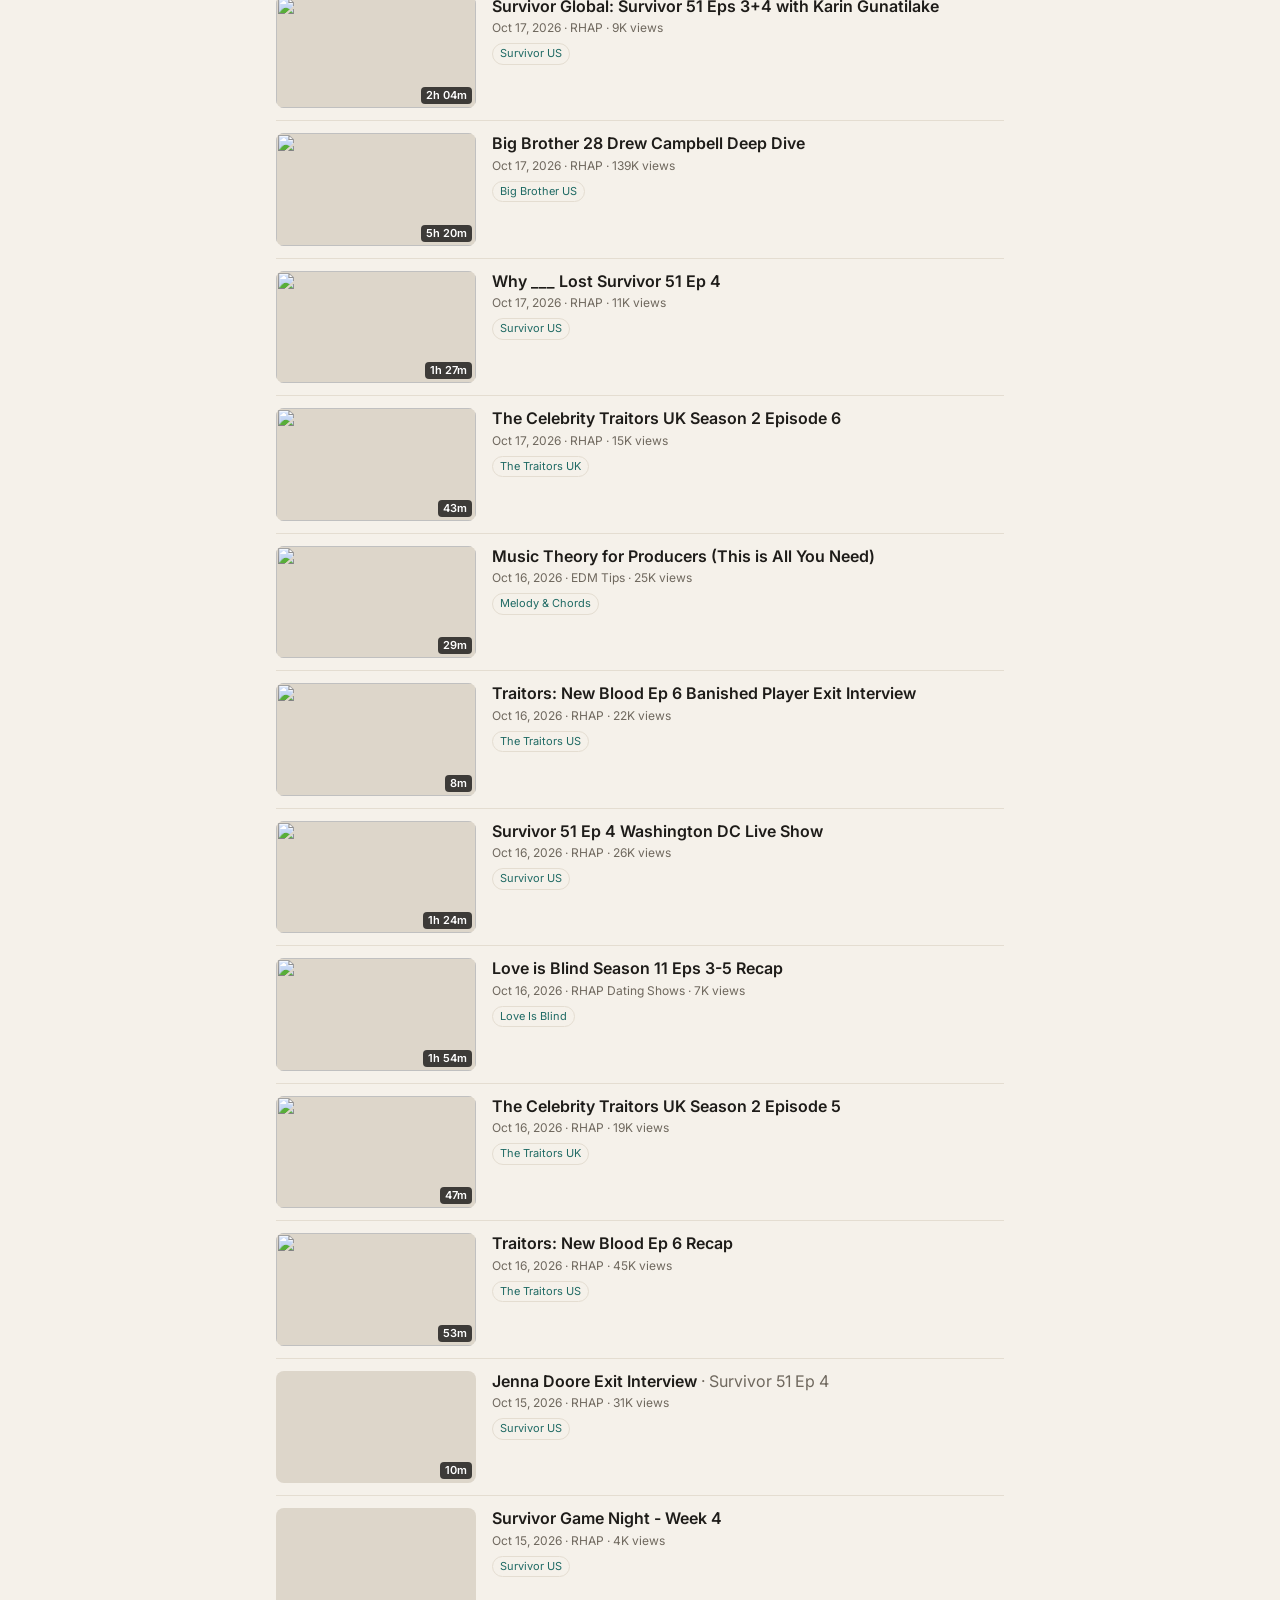
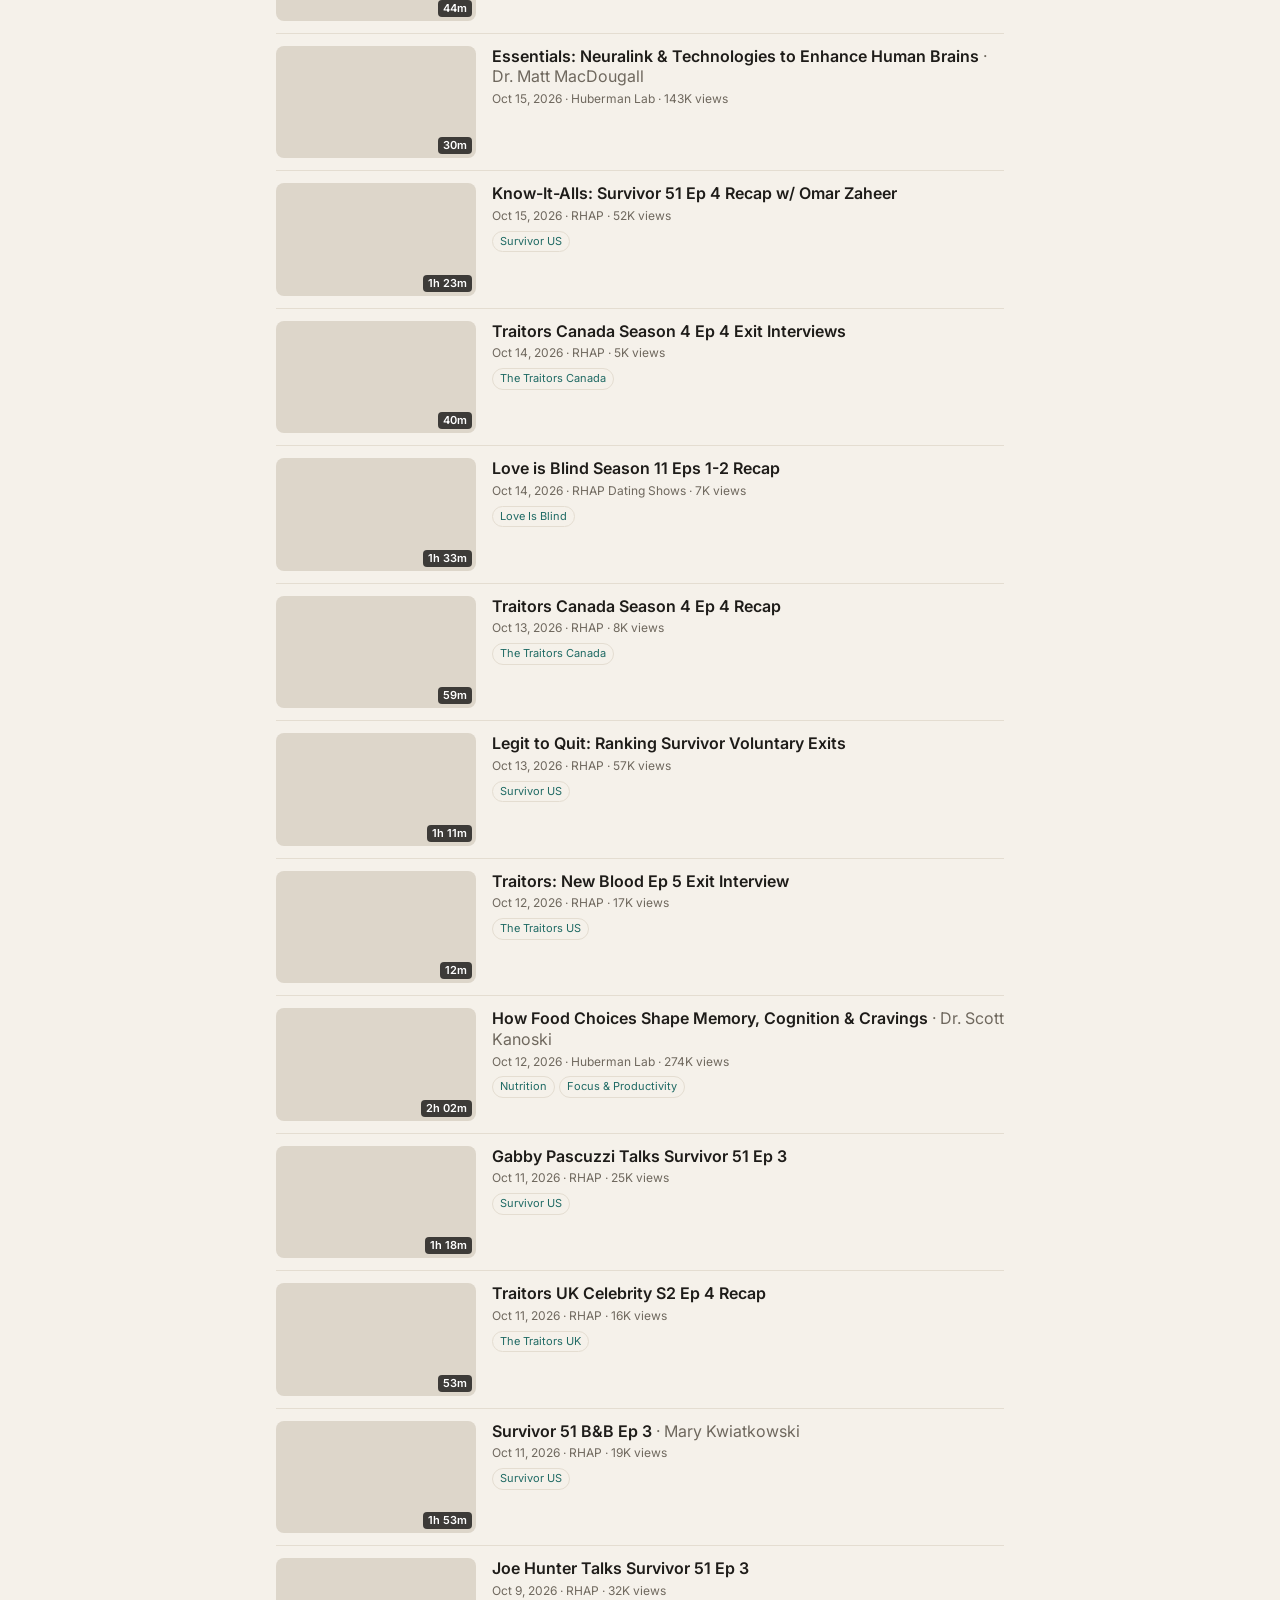
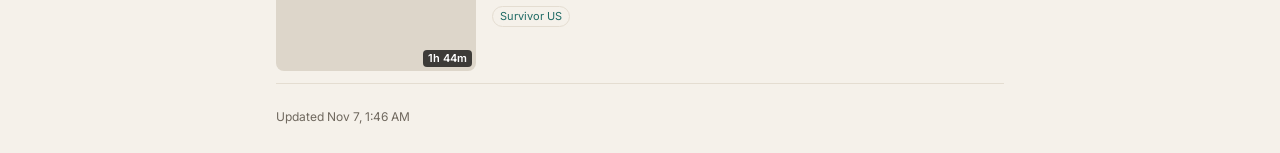
==== commit 10180fd2: "Add under-15-minute length filter; give length buttons their own row Co-Authored-By: Claude Opus 5.5" ====
--- a/index.html
+++ b/index.html
@@ -15,7 +15,7 @@
 <link rel="preconnect" href="https://fonts.googleapis.com">
 <link rel="preconnect" href="https://fonts.gstatic.com" crossorigin>
 <link href="https://fonts.googleapis.com/css2?family=Fraunces:opsz,wght@9..144,500;9..144,600&family=Inter:wght@400;500;600&display=swap" rel="stylesheet">
-<link rel="stylesheet" href="styles.css">
+<link rel="stylesheet" href="styles.css?v=11">
 </head>
 <body>
 <header class="top">
@@ -37,10 +37,10 @@
   <div id="topics" class="chips" role="tablist" aria-label="Topics"></div>
   <div id="subs" class="chips subs" role="tablist" aria-label="Sub-topics" hidden></div>
   <div class="row2">
-    <div id="sort" class="seg" aria-label="Sort"></div>
     <div id="lengths" class="seg" aria-label="Length"></div>
   </div>
   <div class="row3">
+    <div id="sort" class="seg" aria-label="Sort"></div>
     <select id="status" class="channel" aria-label="Watch status"></select>
     <select id="channel" class="channel" aria-label="Channel" hidden></select>
   </div>
@@ -54,6 +54,6 @@
 </main>
 
 <footer id="foot" class="foot"></footer>
-<script src="app.js"></script>
+<script src="app.js?v=11"></script>
 </body>
 </html>
--- a/styles.css
+++ b/styles.css
@@ -123,7 +123,7 @@
 .chip[aria-selected="true"] { background: var(--accent); color: var(--accent-ink); }
 .chip[aria-selected="true"] .n { color: inherit; opacity: .75; }
 
-.row2 { display: flex; gap: 8px; margin-top: 8px; align-items: center; justify-content: space-between; }
+.row2 { display: flex; gap: 8px; margin-top: 8px; align-items: center; }
 .seg {
   flex: none; display: inline-flex; background: var(--chip); border-radius: 10px; padding: 2px;
 }
@@ -216,7 +216,7 @@
 }
 
 /* ── Watch status row ── */
-.row3 { display: flex; gap: 8px; margin-top: 8px; flex-wrap: wrap; }
+.row3 { display: flex; gap: 8px; margin-top: 8px; flex-wrap: wrap; align-items: center; }
 .row3 .channel { margin-top: 0; margin-left: 0; }
 
 /* ── Card states ── */
@@ -258,8 +258,46 @@
   background: var(--card); color: var(--ink); display: grid; place-items: center; cursor: pointer;
 }
 .resume { color: var(--muted); font-size: 13px; }
-.player-wrap { position: relative; aspect-ratio: 16 / 9; background: #000; }
-.player-wrap iframe, .player-wrap #yt-player { position: absolute; inset: 0; width: 100%; height: 100%; border: 0; }
+.player-wrap { position: relative; aspect-ratio: 16 / 9; background: #000; overflow: hidden; color: #fff; }
+.player-wrap:fullscreen { aspect-ratio: auto; width: 100vw; height: 100vh; }
+.yt-host { position: absolute; inset: 0; pointer-events: none; }
+.yt-host iframe, .yt-host #yt-player { position: absolute; inset: 0; width: 100%; height: 100%; border: 0; }
+.poster { position: absolute; inset: 0; width: 100%; height: 100%; object-fit: cover; transition: opacity .25s; }
+.player-wrap.started .poster { opacity: 0; pointer-events: none; }
+.tap-layer { position: absolute; inset: 0; }
+.pc {
+  position: absolute; inset: 0; display: flex; flex-direction: column; justify-content: flex-end;
+  background: linear-gradient(to top, rgba(0,0,0,.65), rgba(0,0,0,.15) 45%, rgba(0,0,0,.35));
+  opacity: 0; pointer-events: none; transition: opacity .2s;
+}
+.player-wrap.show-ui .pc { opacity: 1; pointer-events: none; }
+.player-wrap.show-ui .pc button, .player-wrap.show-ui .pc input { pointer-events: auto; }
+.pc-mid { position: absolute; inset: 0; display: flex; align-items: center; justify-content: center; gap: 34px; pointer-events: none; }
+.pc-btn { background: none; border: 0; color: #fff; display: grid; place-items: center; cursor: pointer; padding: 6px; filter: drop-shadow(0 1px 3px rgba(0,0,0,.5)); }
+.pc-play { width: 64px; height: 64px; border-radius: 50%; background: rgba(0,0,0,.45); }
+.pc-bot { position: relative; display: flex; align-items: center; gap: 8px; padding: 6px 10px 8px; font: 600 12px/1 Inter, sans-serif; }
+.pc-time, .pc-dur { font-variant-numeric: tabular-nums; text-shadow: 0 1px 2px rgba(0,0,0,.6); }
+.pc-seek {
+  flex: 1; min-width: 0; height: 22px; -webkit-appearance: none; appearance: none; background: transparent; cursor: pointer;
+  --pct: 0%;
+}
+.pc-seek::-webkit-slider-runnable-track { height: 4px; border-radius: 2px; background: linear-gradient(to right, #e5302a var(--pct), rgba(255,255,255,.35) var(--pct)); }
+.pc-seek::-moz-range-track { height: 4px; border-radius: 2px; background: rgba(255,255,255,.35); }
+.pc-seek::-moz-range-progress { height: 4px; border-radius: 2px; background: #e5302a; }
+.pc-seek::-webkit-slider-thumb { -webkit-appearance: none; width: 14px; height: 14px; border-radius: 50%; background: #fff; margin-top: -5px; }
+.pc-seek::-moz-range-thumb { width: 14px; height: 14px; border: 0; border-radius: 50%; background: #fff; }
+.pc-chip {
+  background: rgba(255,255,255,.16); color: #fff; border: 0; border-radius: 6px; min-width: 34px; height: 26px;
+  font: 700 12px/1 Inter, sans-serif; display: grid; place-items: center; padding: 0 6px; cursor: pointer;
+}
+.pc-spin {
+  position: absolute; left: 50%; top: 50%; width: 38px; height: 38px; margin: -19px 0 0 -19px; border-radius: 50%;
+  border: 3px solid rgba(255,255,255,.25); border-top-color: #fff; animation: spin .8s linear infinite;
+  opacity: 0; pointer-events: none; transition: opacity .2s;
+}
+.player-wrap.loading .pc-spin { opacity: 1; }
+.player-wrap.loading .pc-play { opacity: 0; }
+@keyframes spin { to { transform: rotate(360deg); } }
 .player-msg { position: absolute; inset: 0; display: grid; place-content: center; gap: 12px; text-align: center; color: #fff; padding: 16px; }
 .player-msg p { margin: 0; }
 .sheet-body { padding: 14px 16px 0; }
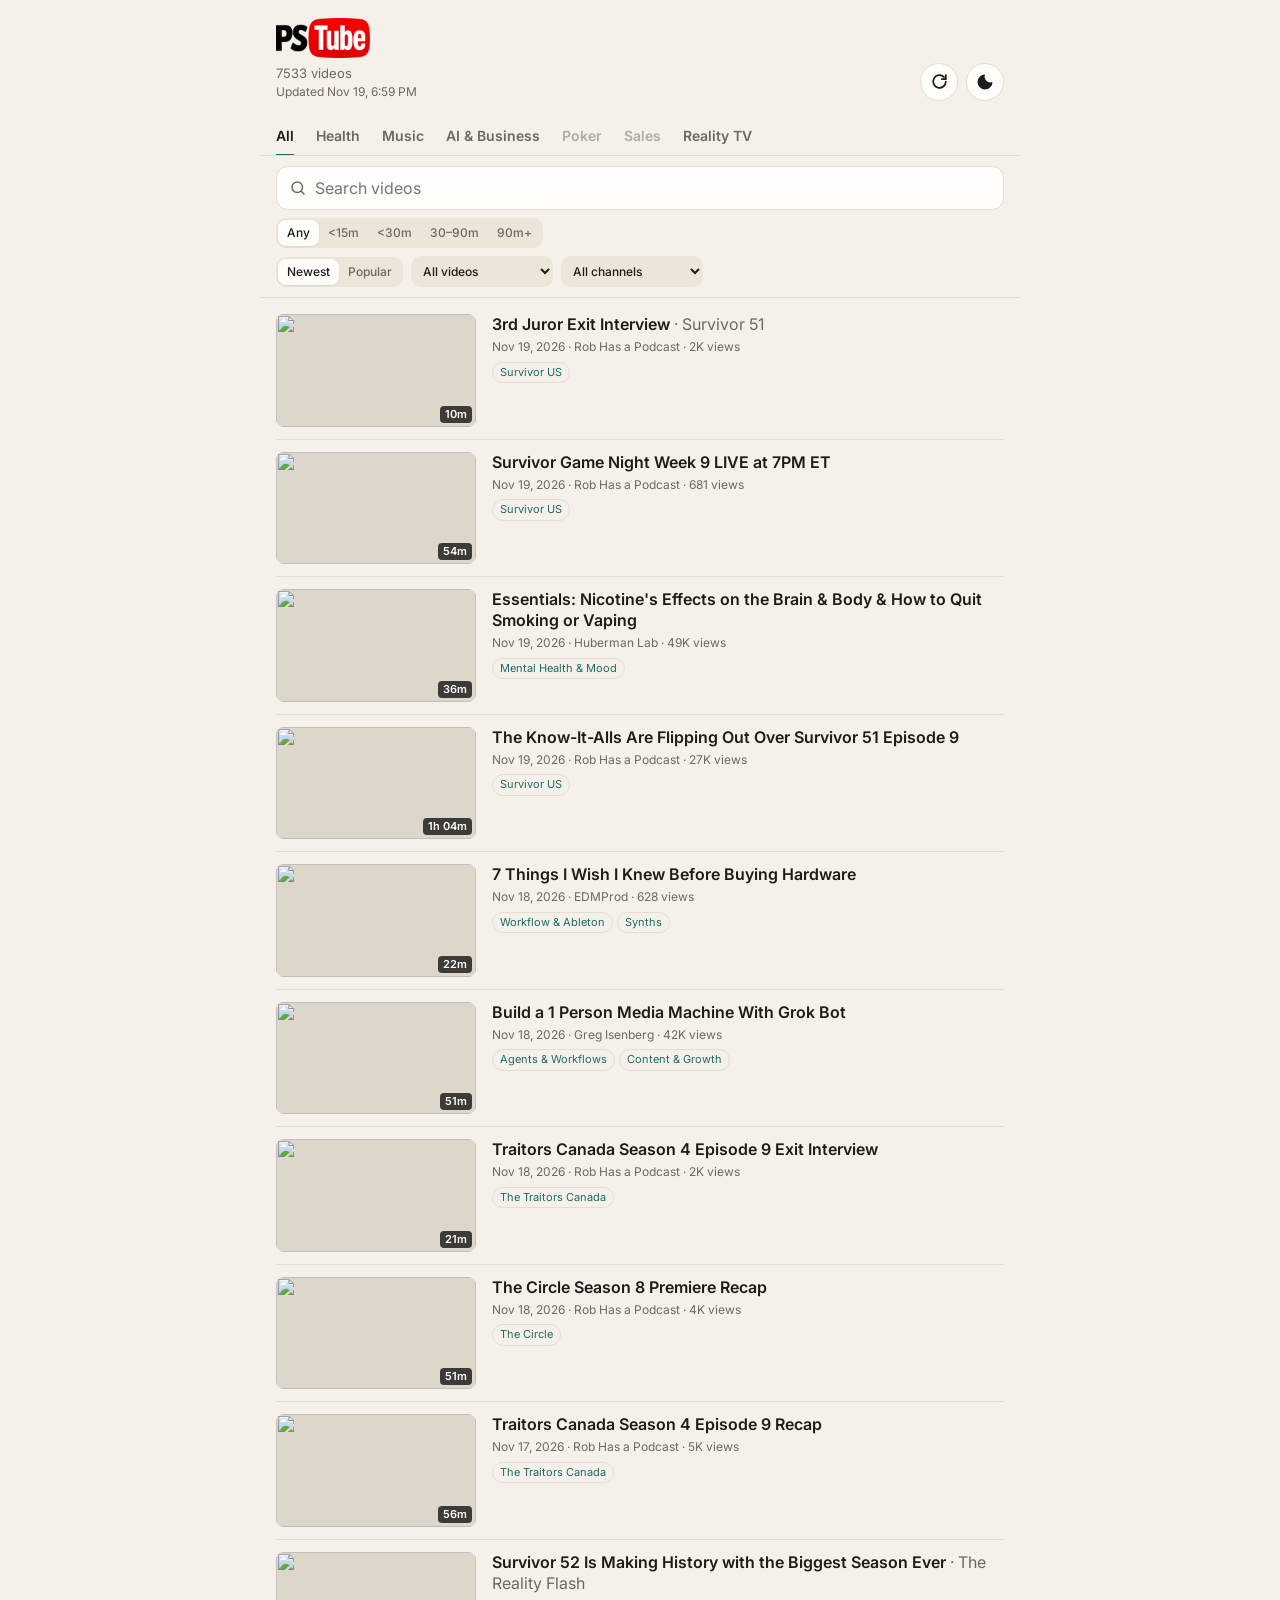
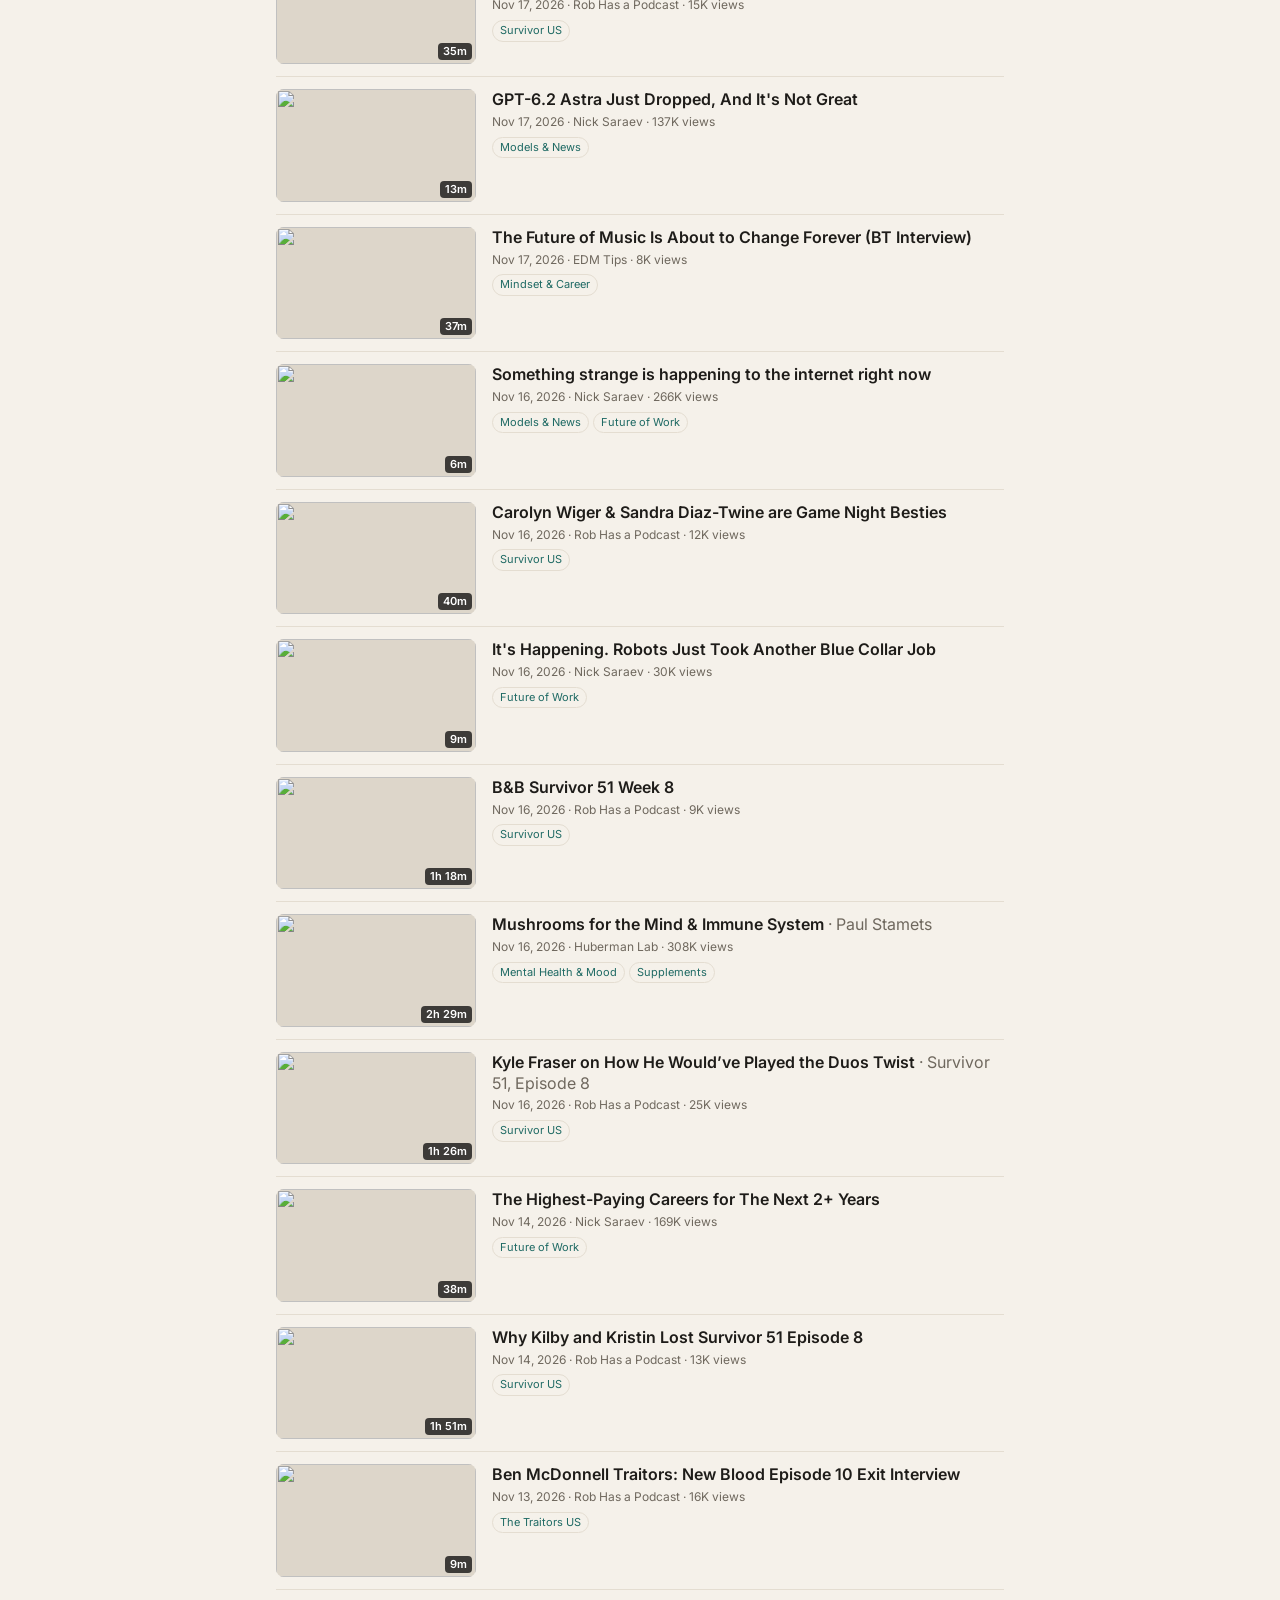
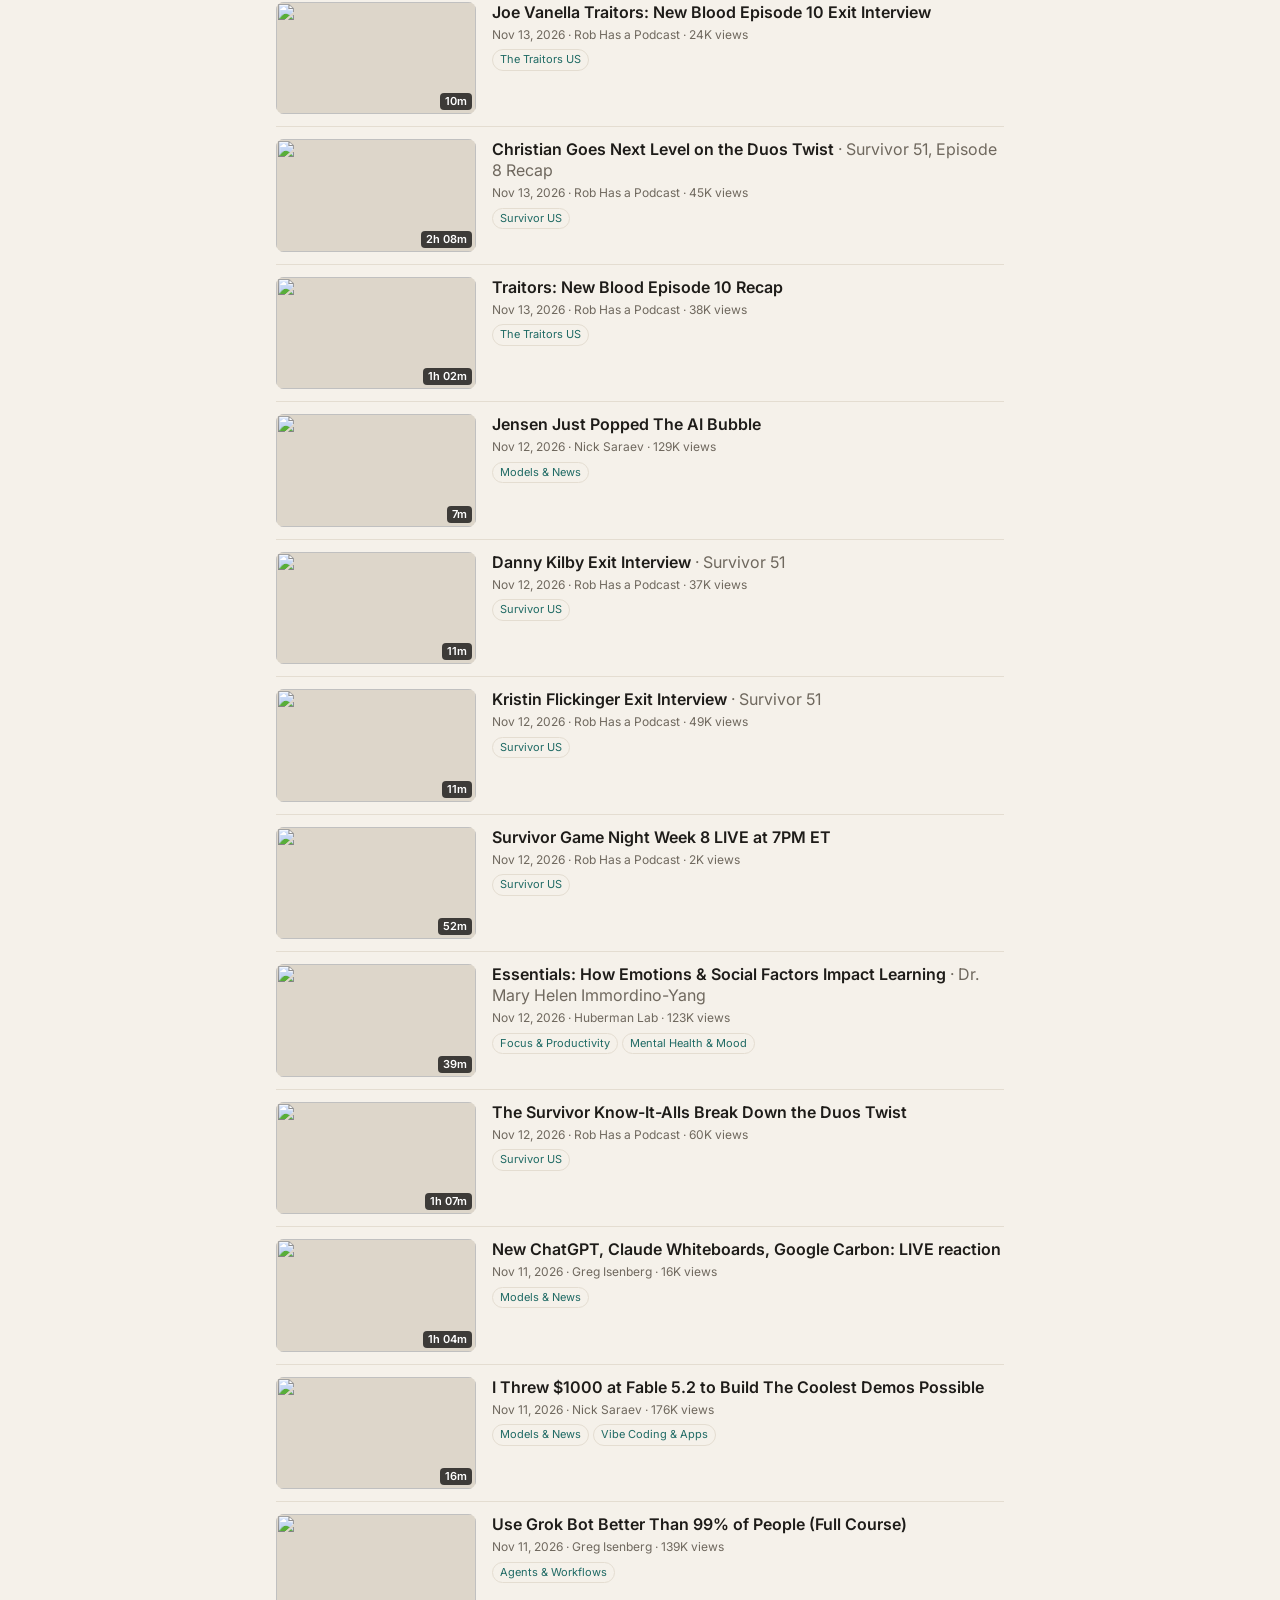
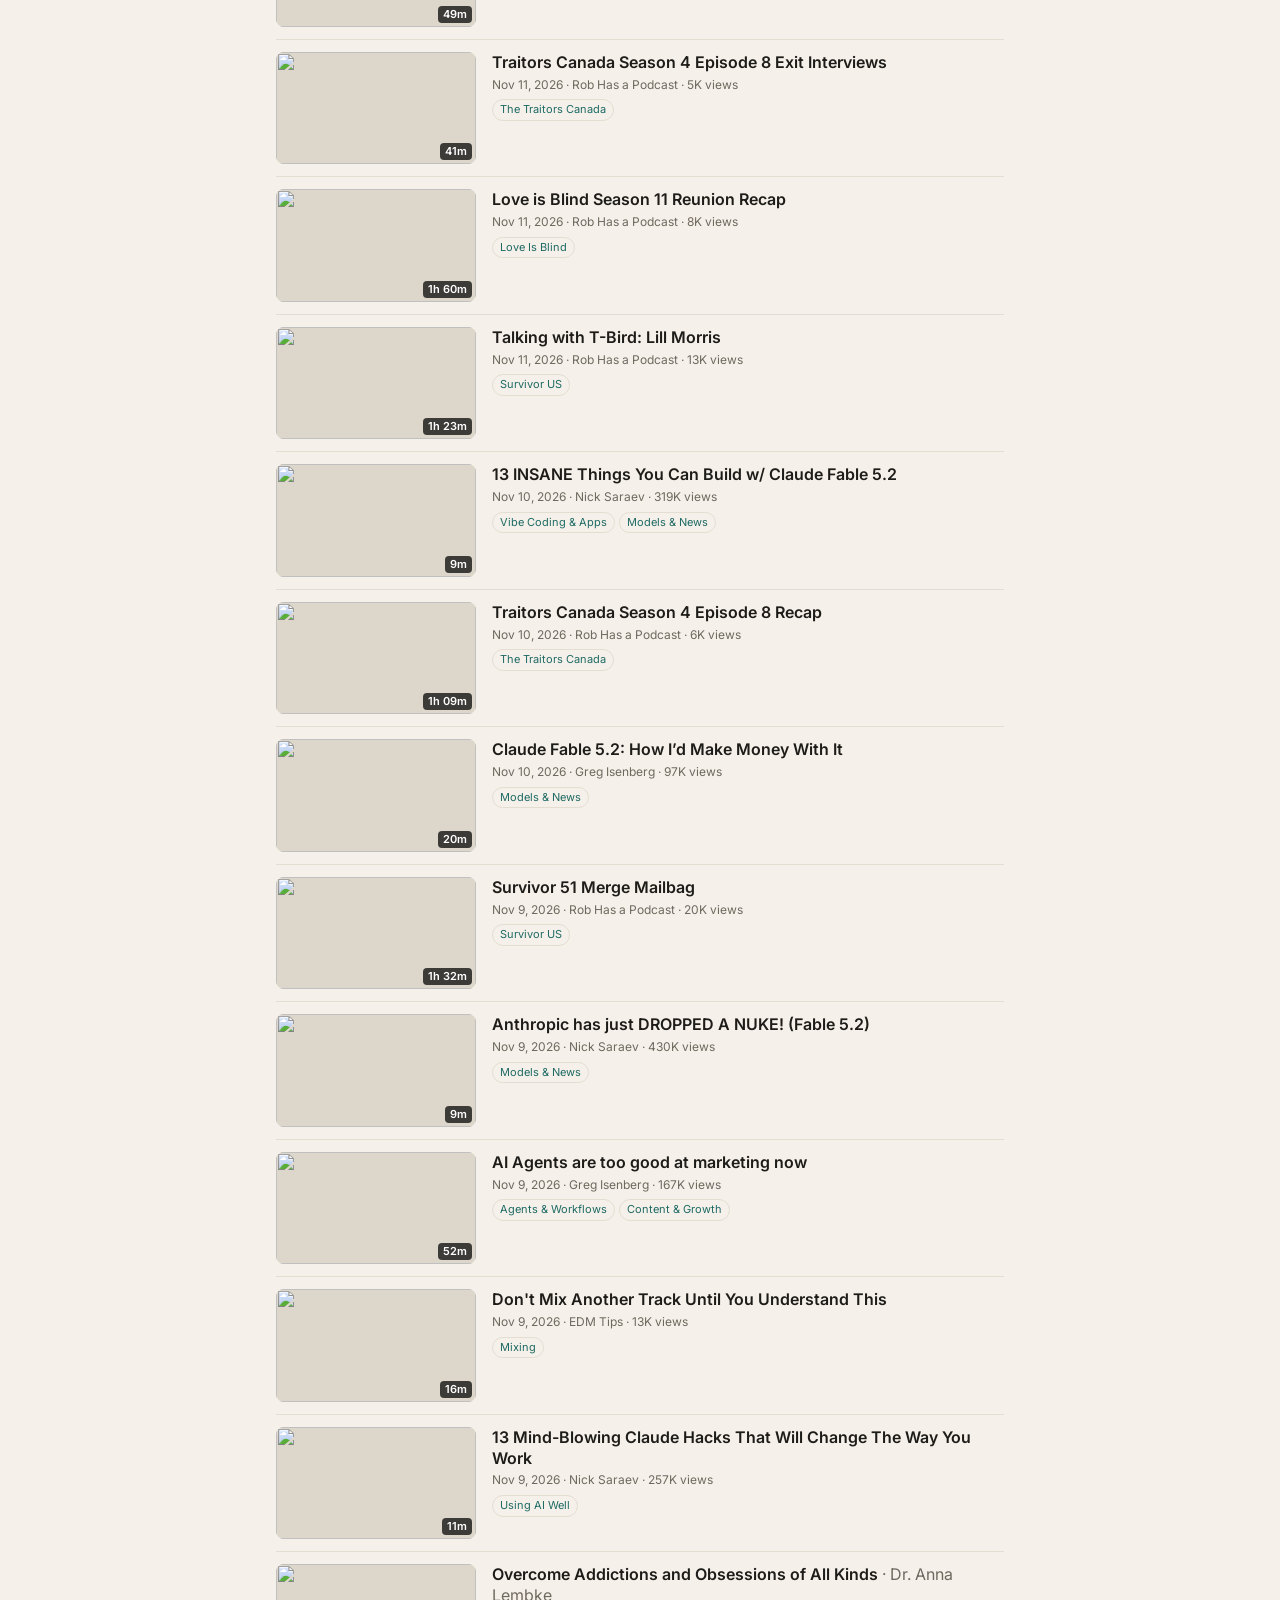
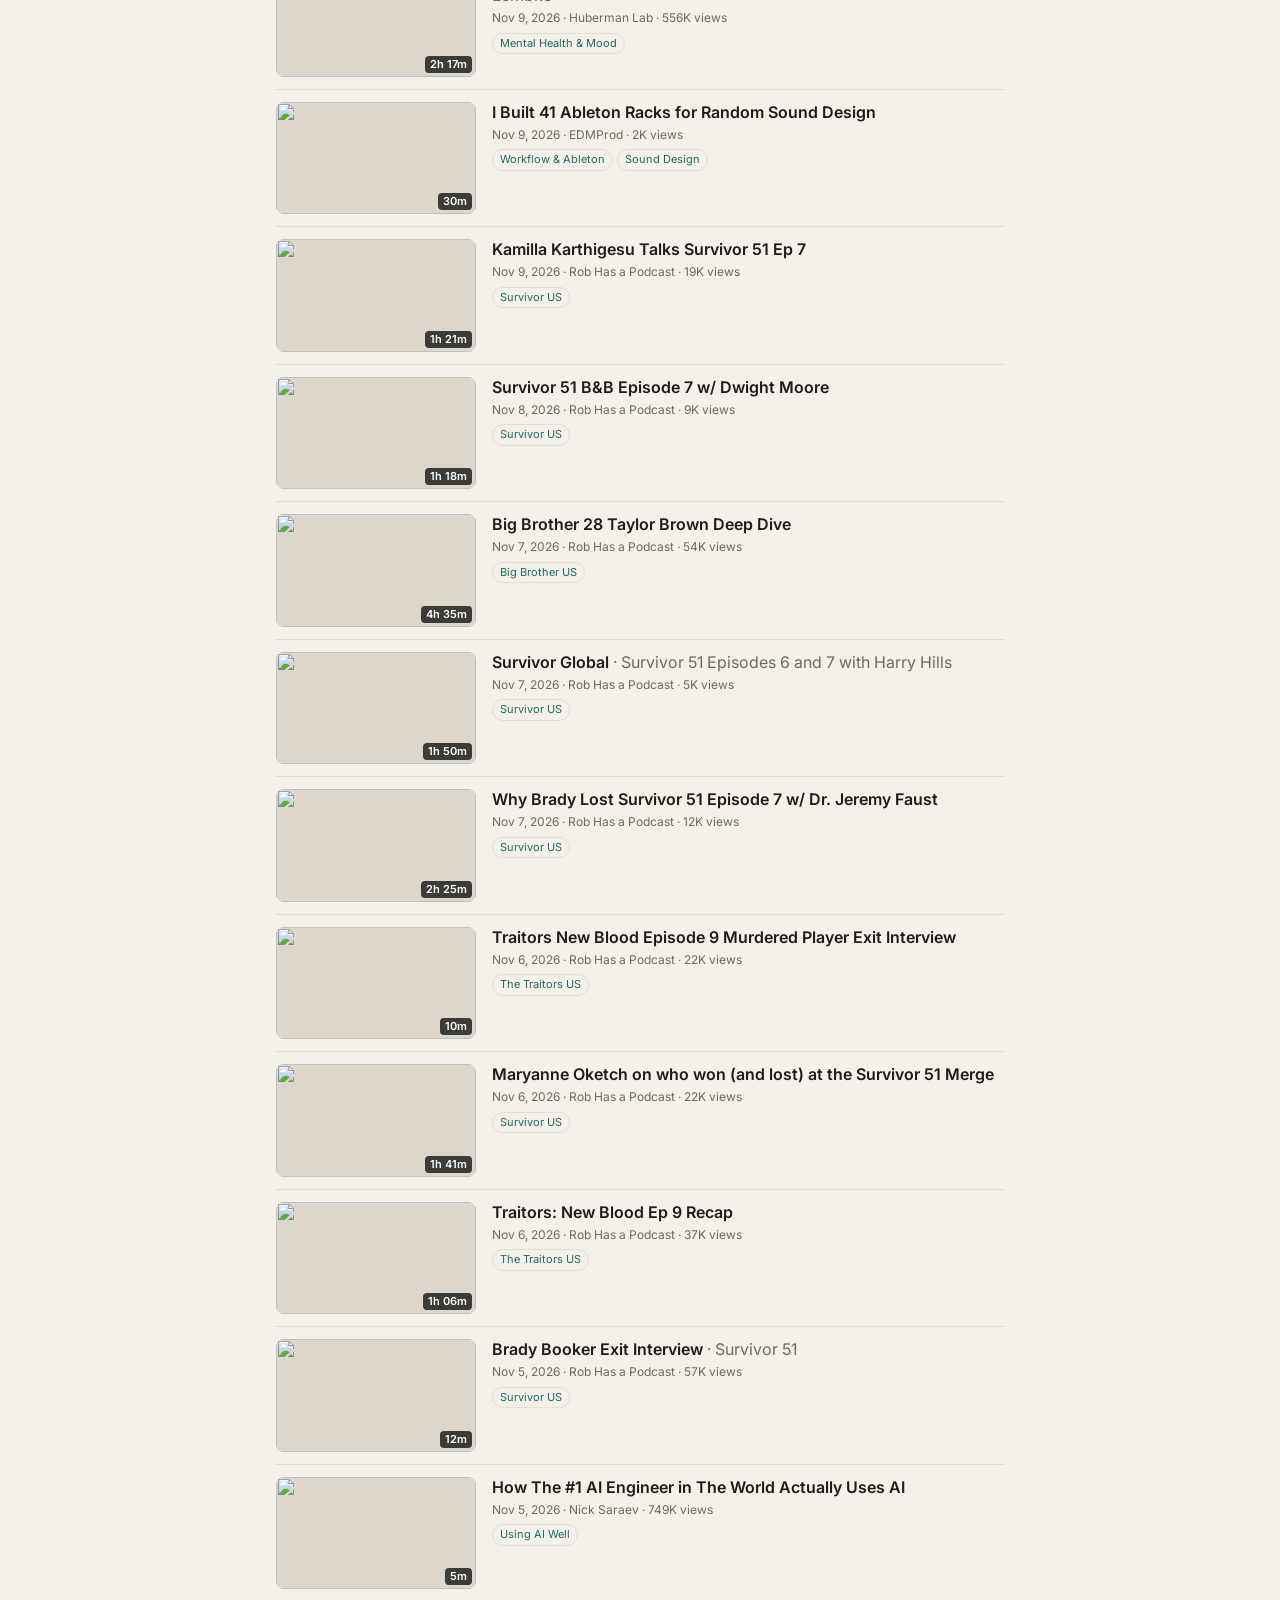
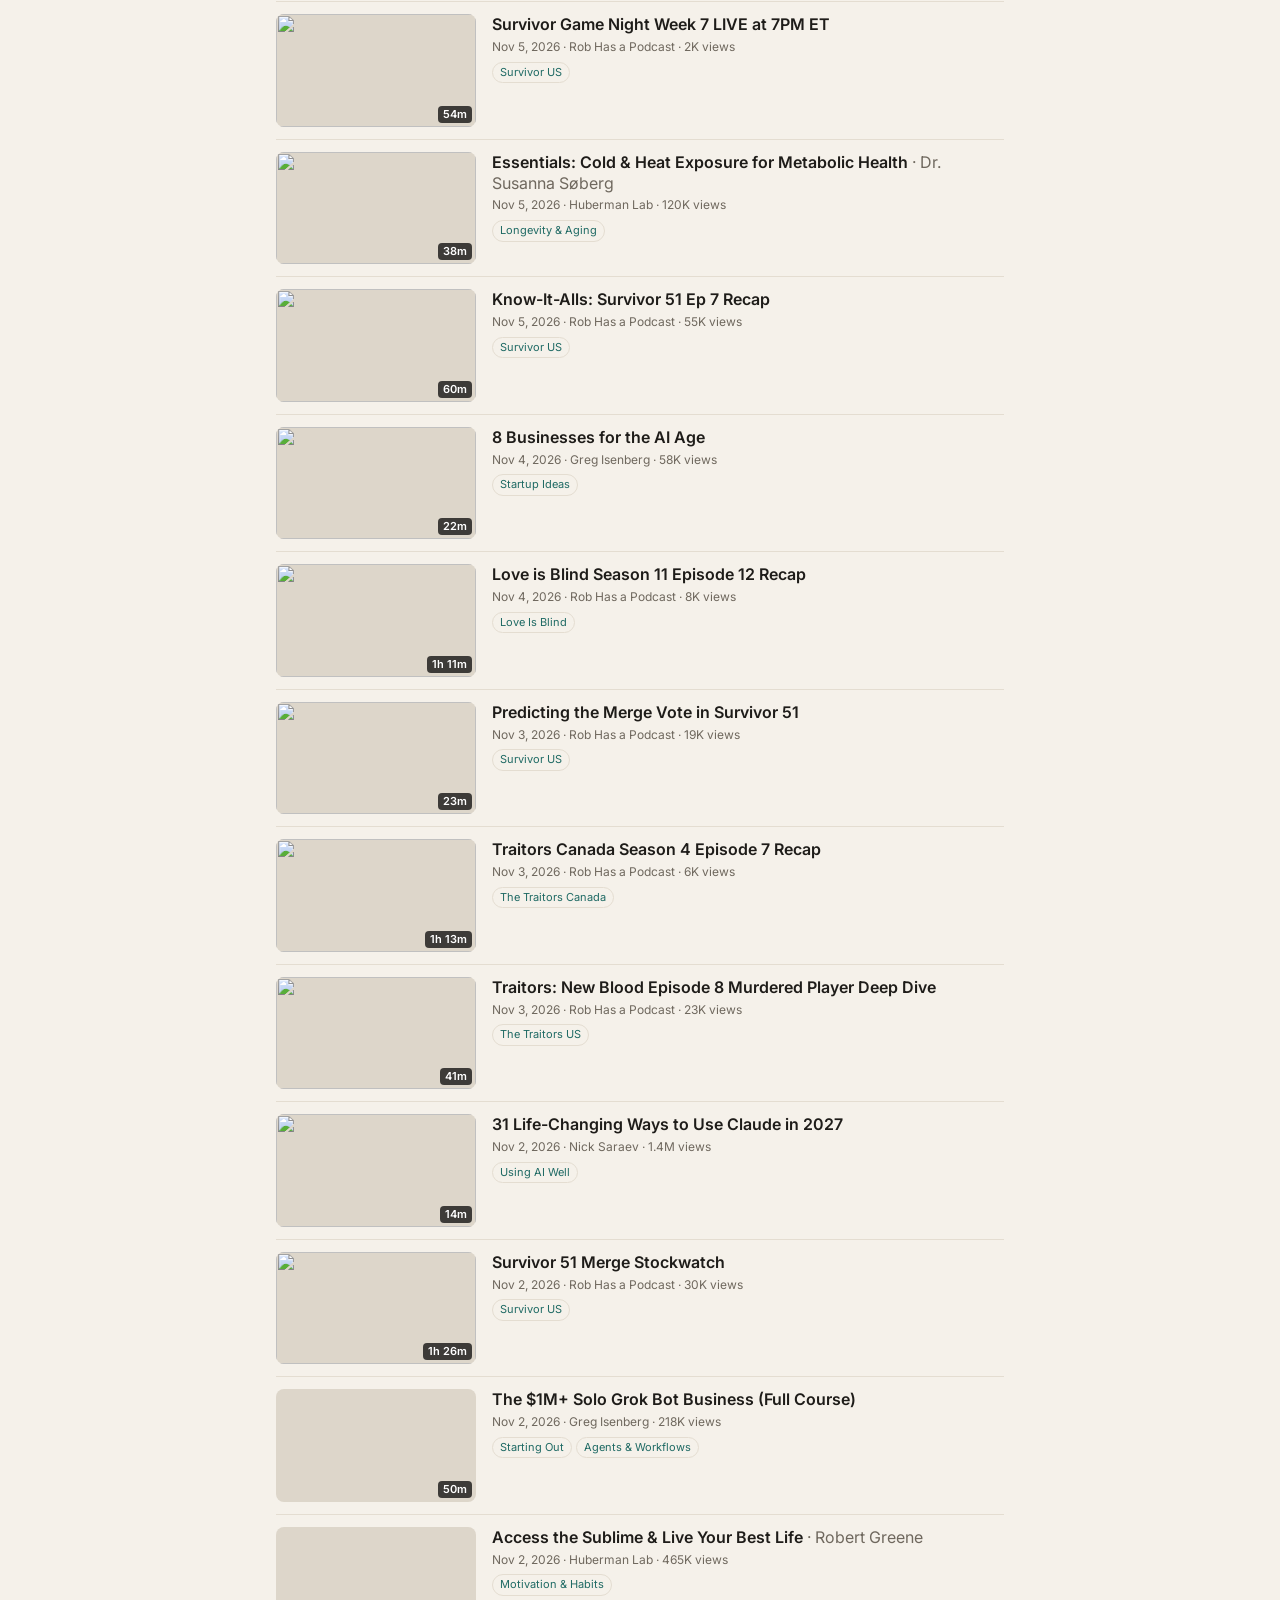
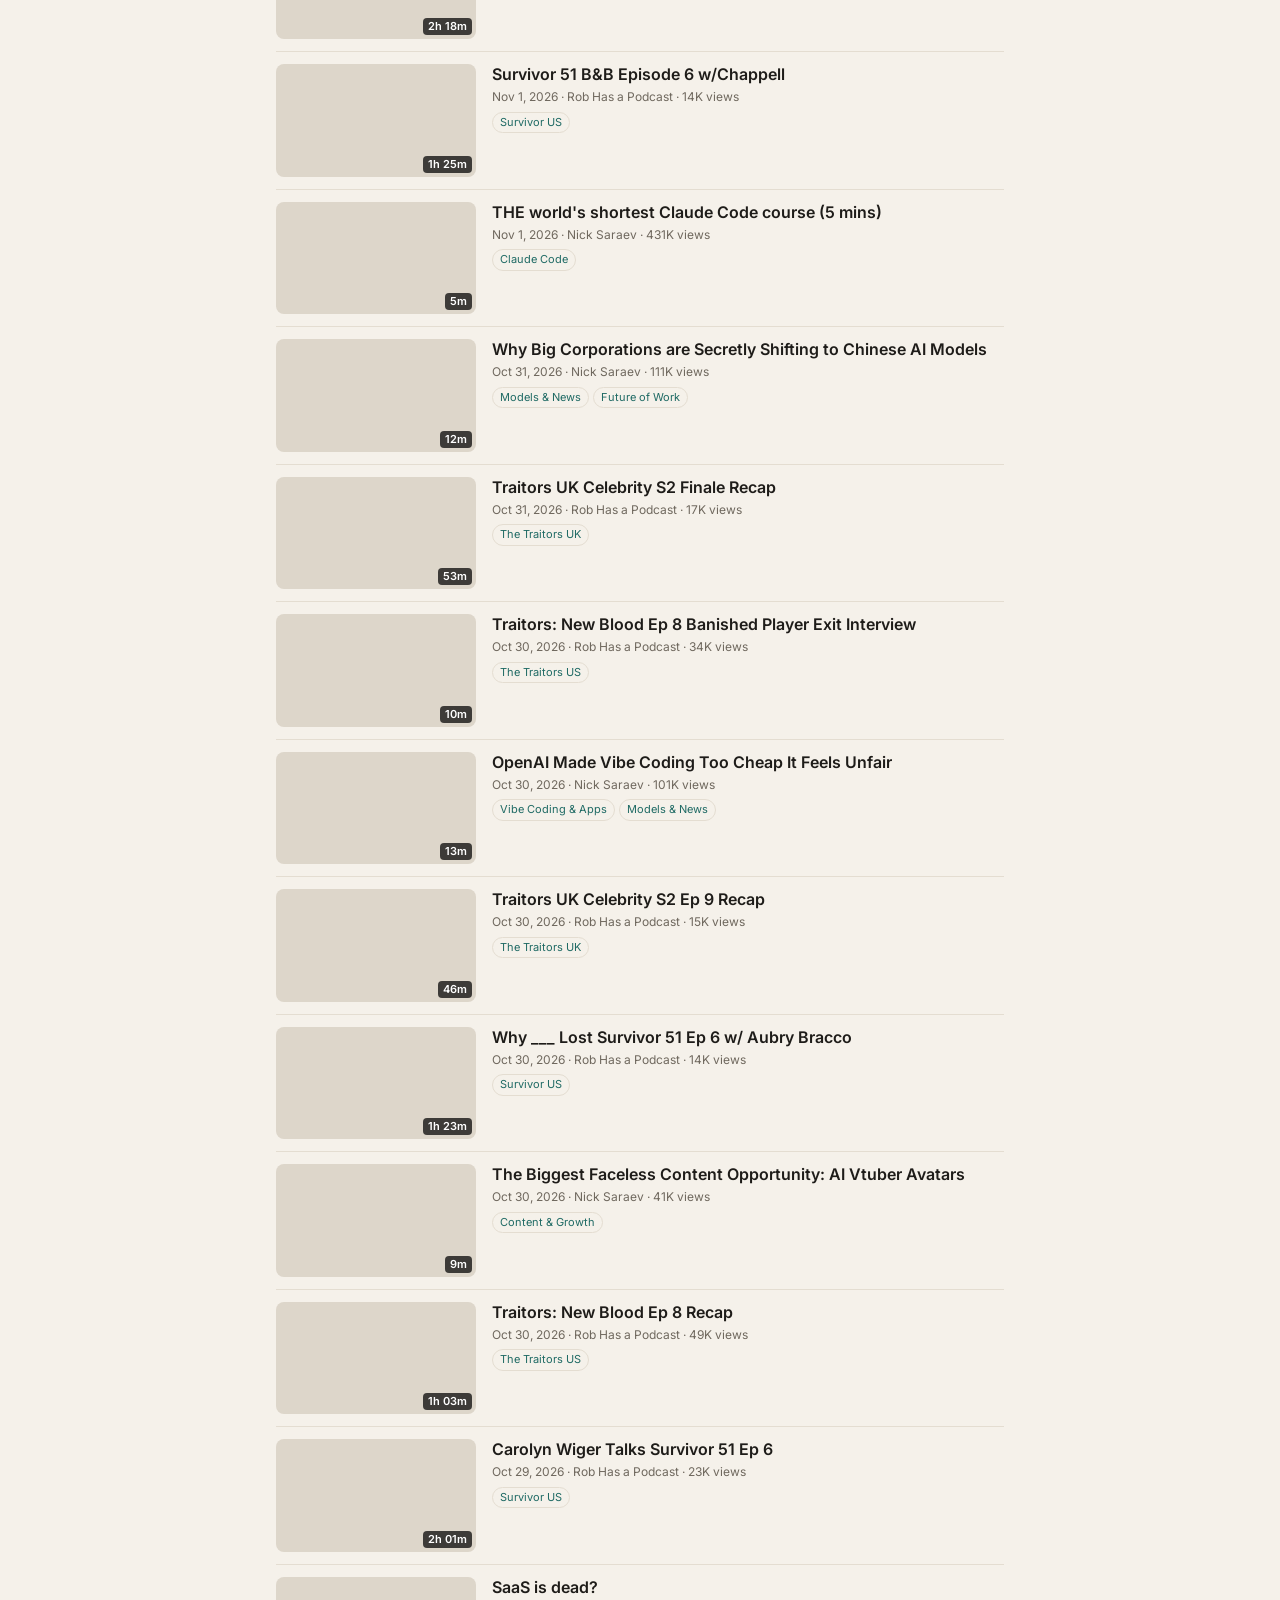
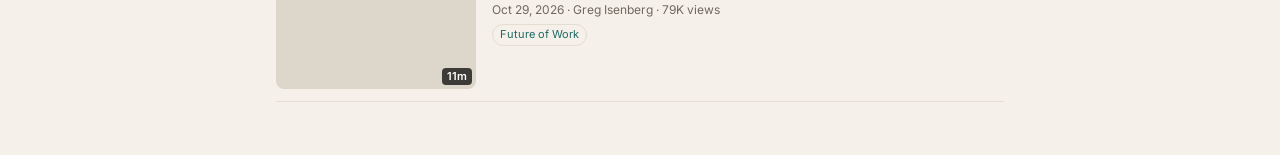
==== commit 952fa6a8: "Add Update button to PS Tube and PS Pods, live row in PS Tube - updater.js: shared Update button tha" ====
--- a/index.html
+++ b/index.html
@@ -15,17 +15,23 @@
 <link rel="preconnect" href="https://fonts.googleapis.com">
 <link rel="preconnect" href="https://fonts.gstatic.com" crossorigin>
 <link href="https://fonts.googleapis.com/css2?family=Fraunces:opsz,wght@9..144,500;9..144,600&family=Inter:wght@400;500;600&display=swap" rel="stylesheet">
-<link rel="stylesheet" href="styles.css?v=11">
+<link rel="stylesheet" href="styles.css?v=14">
 </head>
 <body>
 <header class="top">
   <div class="brand">
     <h1 class="logo"><span class="sr">PS Tube</span><img class="logo-light" src="icons/logo-light.png" alt="" width="94" height="40"><img class="logo-dark" src="icons/logo-dark.png" alt="" width="94" height="40"></h1>
     <p id="count" class="sub">Loading library…</p>
+    <p id="updated" class="sub upd-line"></p>
   </div>
+  <div class="top-actions">
+  <button id="update" class="icon-btn upd-btn" aria-label="Check for new videos">
+    <svg viewBox="0 0 24 24" width="19" height="19" aria-hidden="true"><path fill="none" stroke="currentColor" stroke-width="2.2" stroke-linecap="round" stroke-linejoin="round" d="M20 12a8 8 0 1 1-2.34-5.66M20 4v5h-5"/></svg>
+  </button>
   <button id="theme" class="icon-btn" aria-label="Toggle light or dark mode">
     <svg viewBox="0 0 24 24" width="20" height="20" aria-hidden="true"><path fill="currentColor" d="M12 3a9 9 0 1 0 9 9 7 7 0 0 1-9-9z"/></svg>
   </button>
+  </div>
 </header>
 
 <div class="controls">
@@ -47,6 +53,7 @@
 </div>
 
 <main>
+  <section id="live" class="shelf live" hidden></section>
   <section id="shelf" class="shelf" hidden></section>
   <ol id="list" class="list"></ol>
   <p id="empty" class="empty" hidden>No videos match those filters.</p>
@@ -54,6 +61,7 @@
 </main>
 
 <footer id="foot" class="foot"></footer>
-<script src="app.js?v=11"></script>
+<script src="updater.js?v=1"></script>
+<script src="app.js?v=14"></script>
 </body>
 </html>
--- a/styles.css
+++ b/styles.css
@@ -236,7 +236,13 @@
 .shelf h2 { font: 600 13px/1 Inter, sans-serif; text-transform: uppercase; letter-spacing: .06em; color: var(--muted); margin: 0 0 10px; }
 .shelf-row { display: flex; gap: 12px; overflow-x: auto; margin: 0 -16px; padding: 0 16px 6px; scrollbar-width: none; }
 .shelf-row::-webkit-scrollbar { display: none; }
-.shelf-card { flex: 0 0 168px; color: inherit; text-decoration: none; }
+.shelf-card { flex: 0 0 168px; color: inherit; text-decoration: none; position: relative; transition: opacity .18s, transform .18s; }
+.shelf-card.leaving { opacity: 0; transform: scale(.94); }
+.unshelf {
+  position: absolute; top: 4px; right: 4px; width: 26px; height: 26px; border-radius: 50%; border: 0;
+  background: rgba(0,0,0,.7); color: #fff; font: 600 17px/1 Inter, sans-serif; display: grid; place-items: center;
+  cursor: pointer; padding: 0 0 2px;
+}
 .shelf-card .thumb { width: 168px; }
 .shelf-card .title { font-size: 13px; margin-top: 6px; -webkit-line-clamp: 2; }
 .shelf-card .info { margin-top: 2px; color: var(--accent); font-weight: 600; }
@@ -315,3 +321,25 @@
 .act.primary { background: #e5302a; border-color: #e5302a; color: #fff; margin-left: auto; }
 .player-msg .act.primary { margin: 0 auto; }
 @media (max-width: 420px) { .act.primary { margin-left: 0; flex: 1 0 100%; justify-content: center; } }
+
+/* ── Turn the phone sideways while a video is open: the video fills the screen ── */
+@media (orientation: landscape) and (max-height: 560px) {
+  .sheet { background: #000; overflow: hidden; }
+  .sheet .sheet-inner { max-width: none; padding: 0; }
+  .sheet .sheet-top, .sheet .sheet-body { display: none; }
+  .sheet .player-wrap {
+    position: fixed; inset: 0; z-index: 80; aspect-ratio: auto; width: 100vw; height: 100vh; height: 100dvh;
+  }
+  .sheet .pc-bot { padding-left: max(14px, env(safe-area-inset-left)); padding-right: max(14px, env(safe-area-inset-right)); padding-bottom: max(10px, env(safe-area-inset-bottom)); }
+  .sheet .pc-mid { gap: 56px; }
+}
+
+/* ── Update button + live row ── */
+.upd-line { margin-top: 2px; font-size: 12px; min-height: 1em; }
+.live h2 { color: #e5302a; }
+.live-badge, .when-badge {
+  position: absolute; left: 6px; bottom: 6px; color: #fff;
+  font: 700 11px/1 Inter, sans-serif; padding: 4px 6px; border-radius: 4px; letter-spacing: .02em;
+}
+.live-badge { background: #e5302a; }
+.when-badge { background: rgba(0,0,0,.78); }
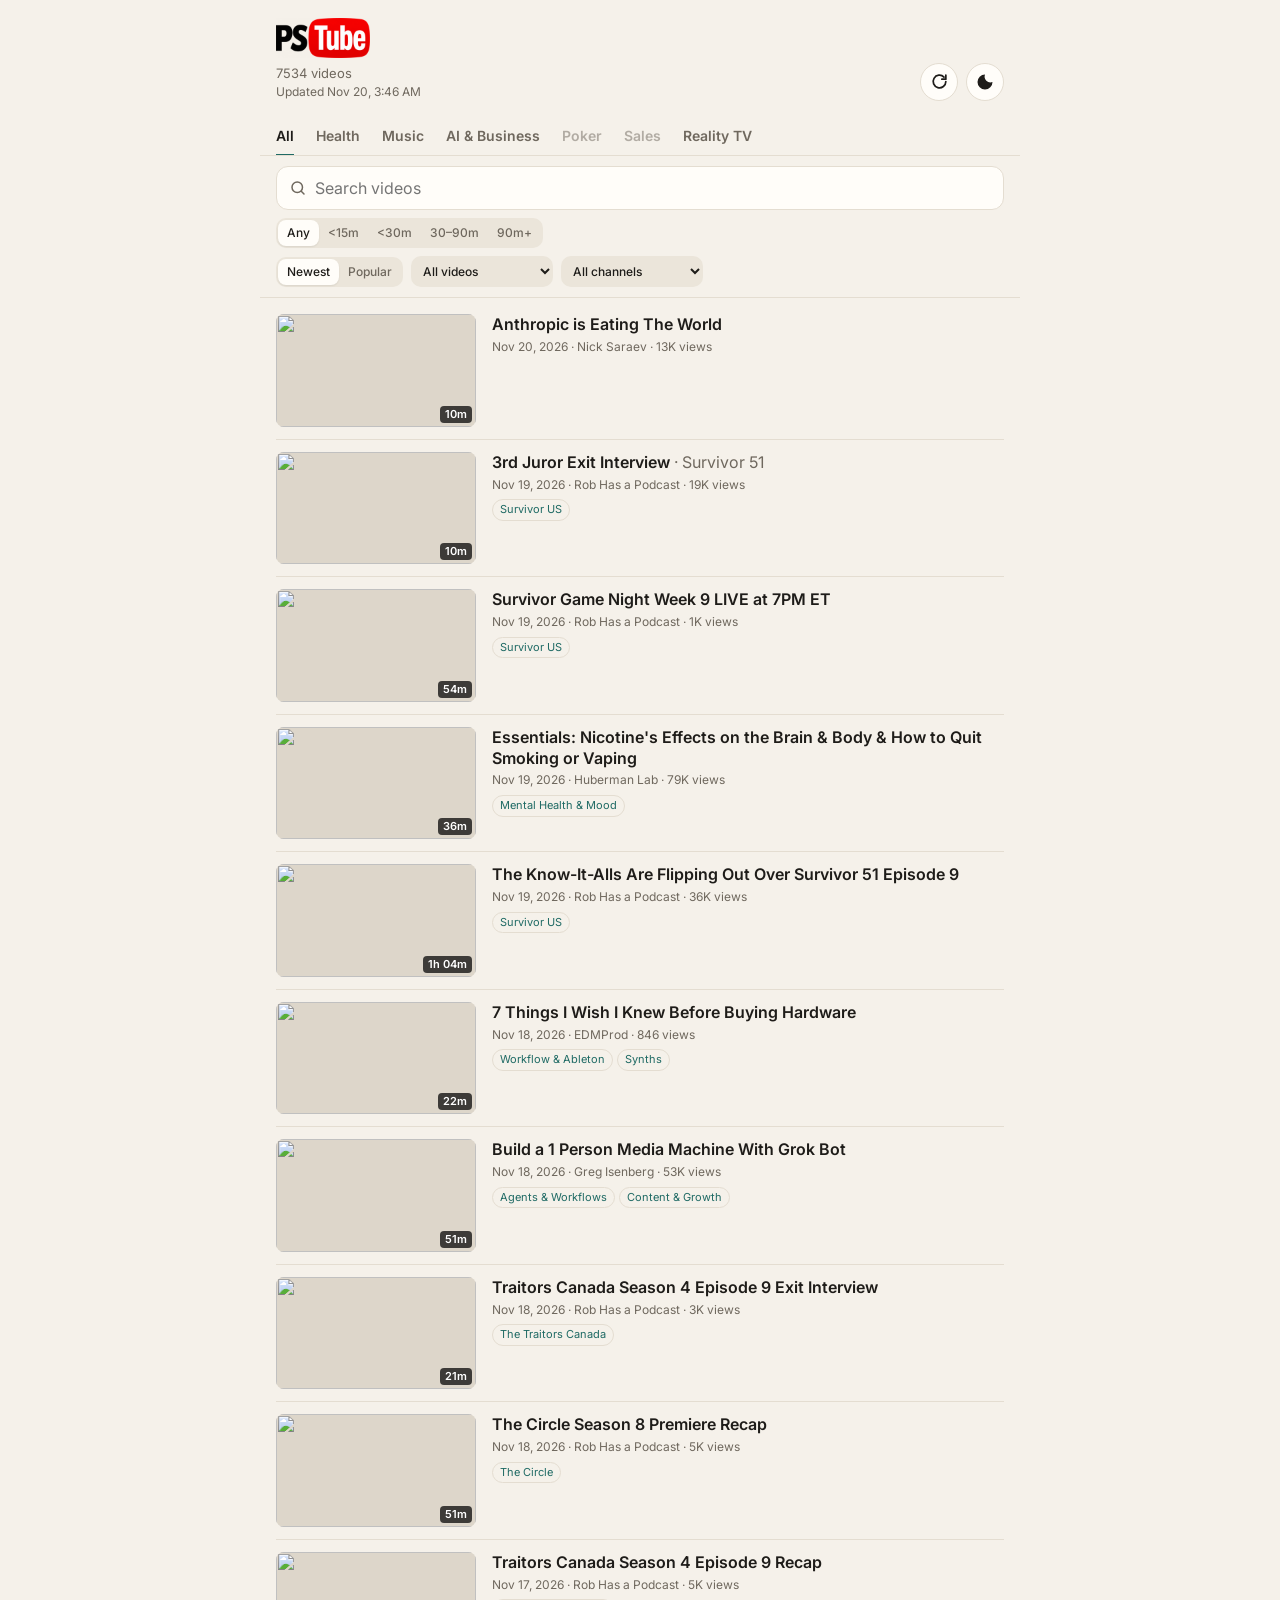
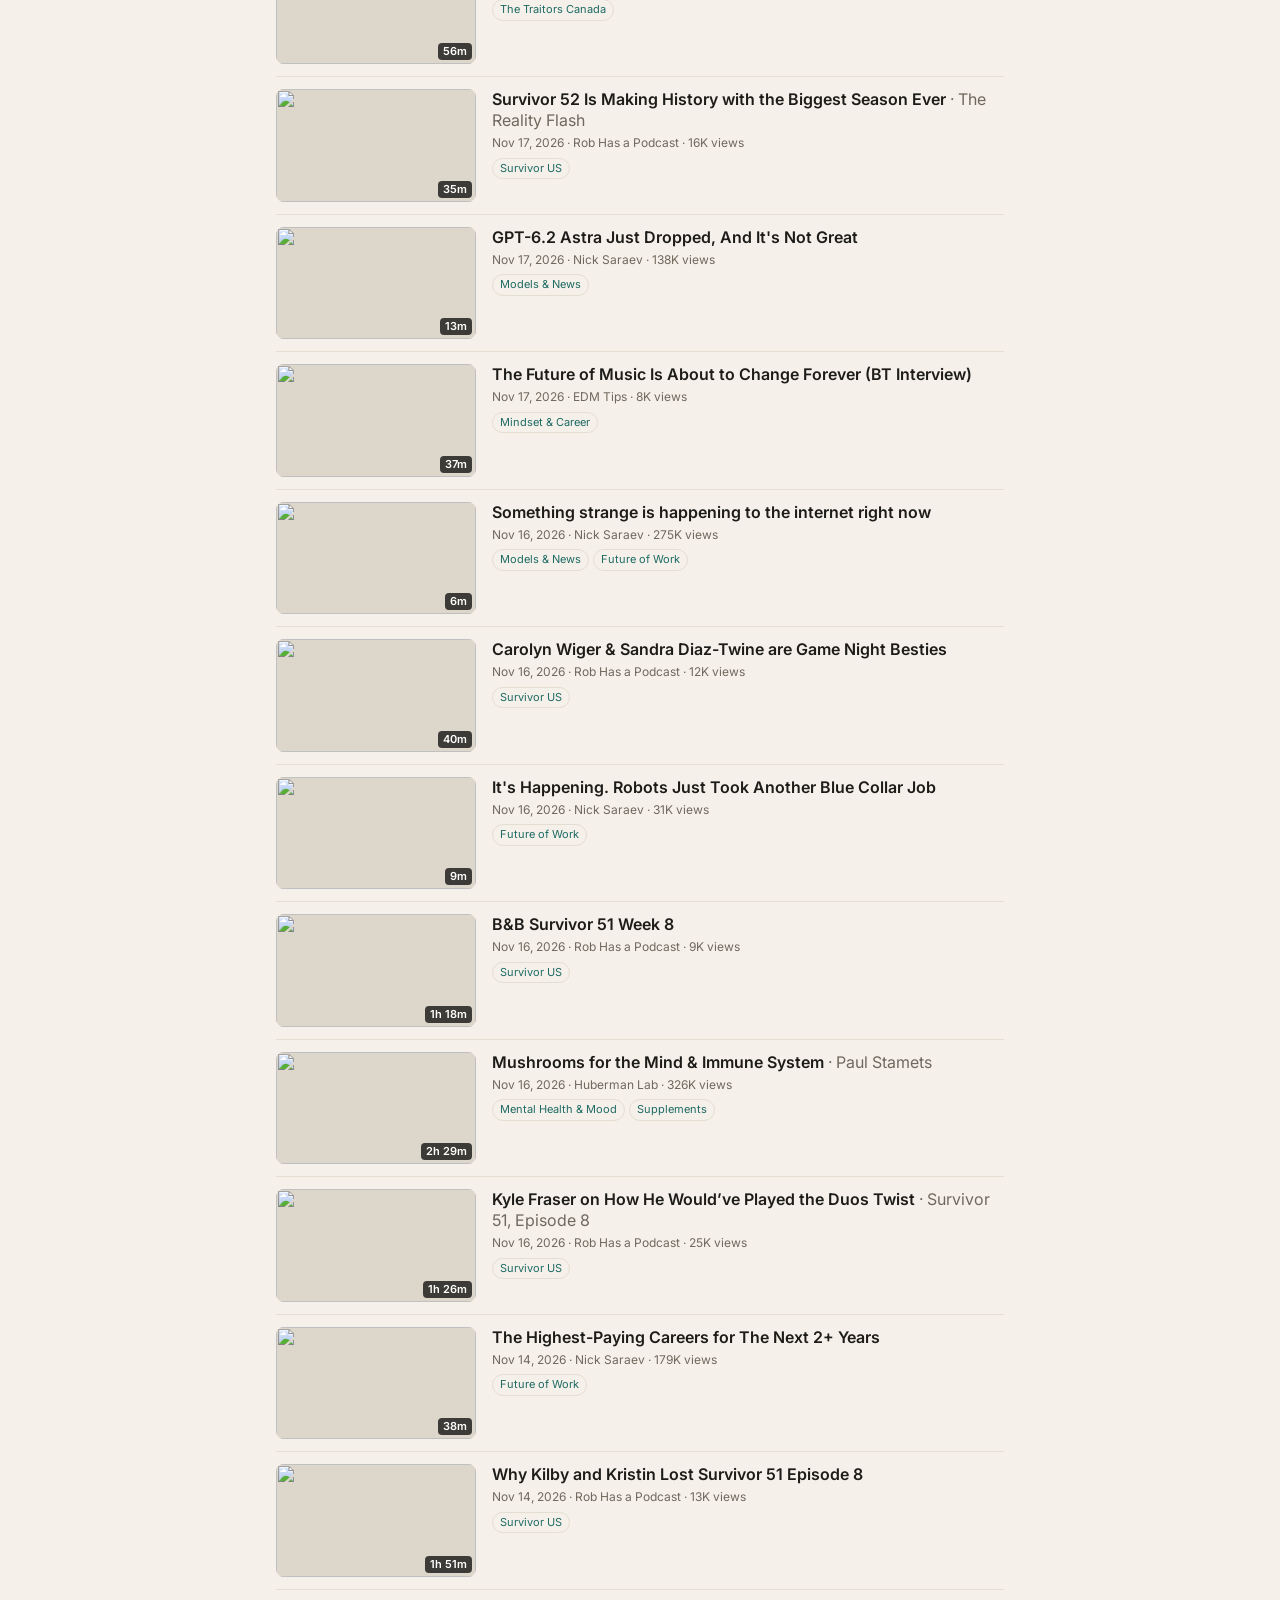
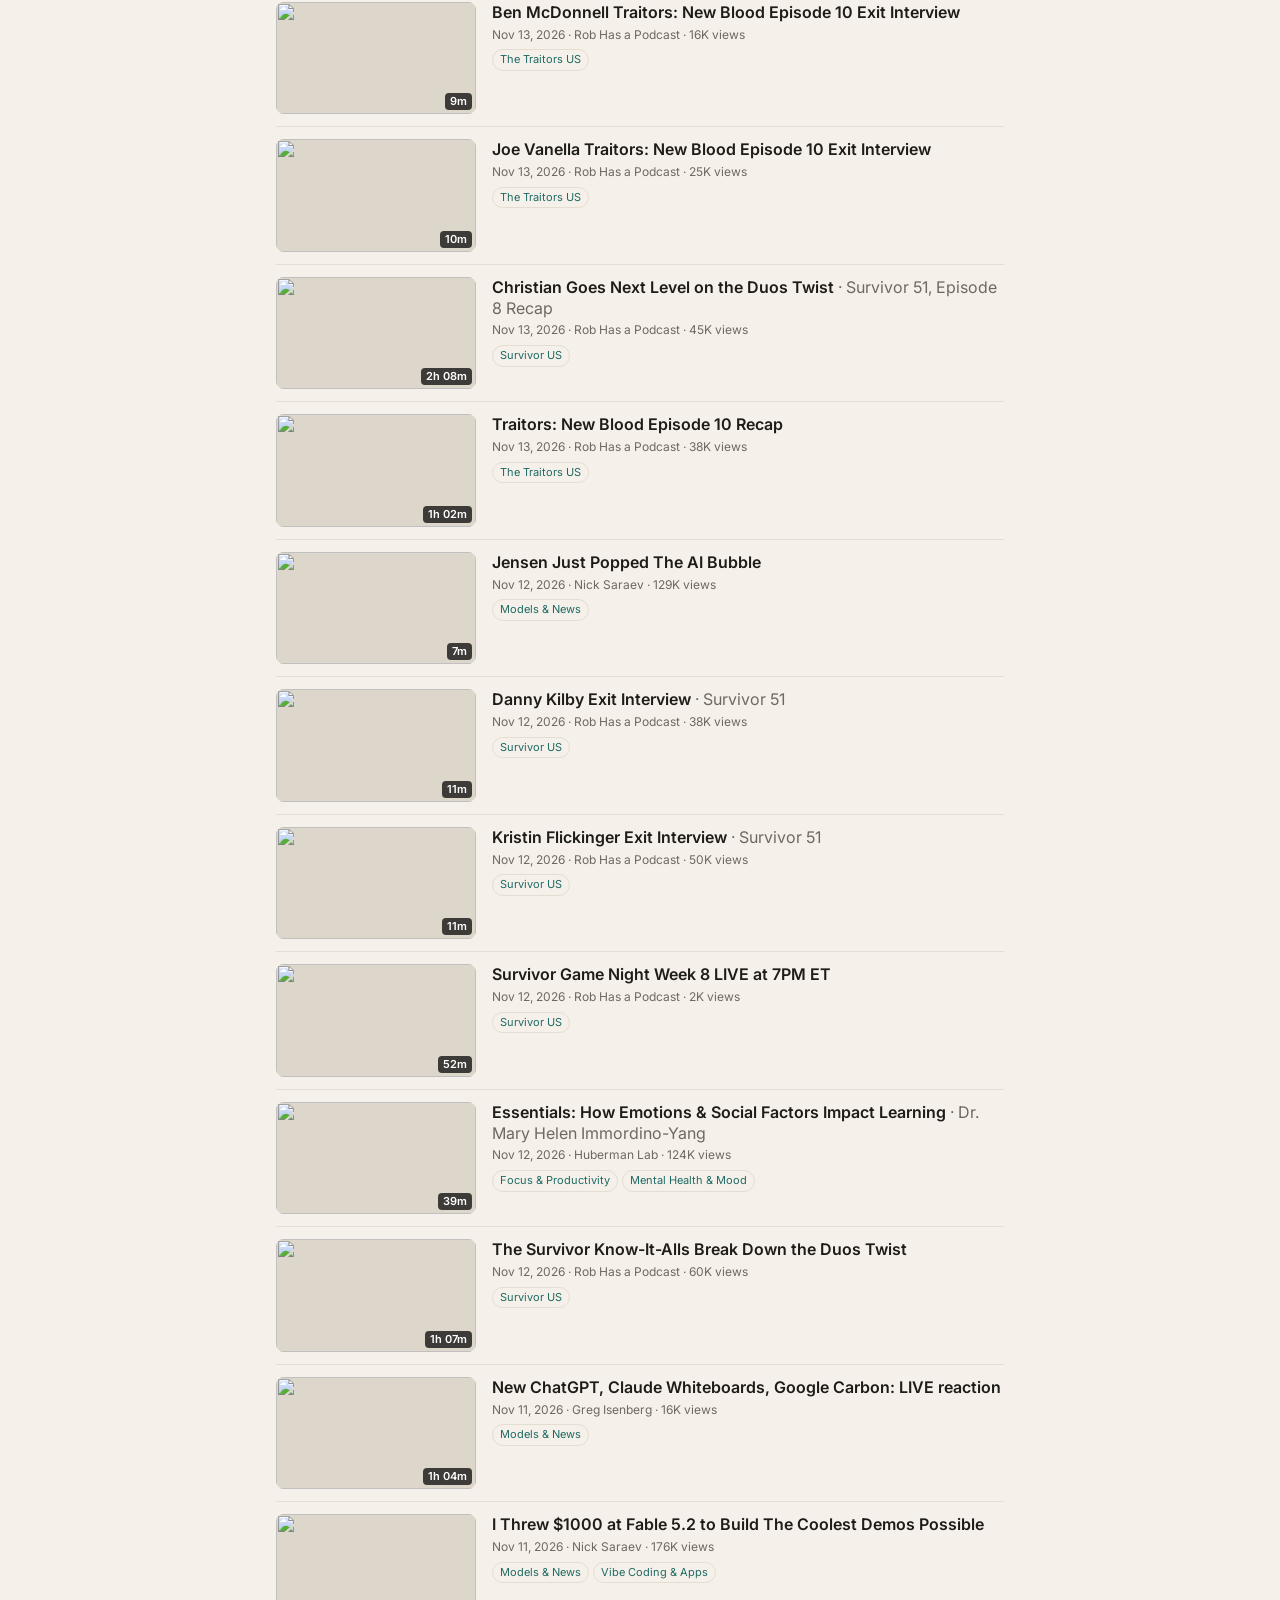
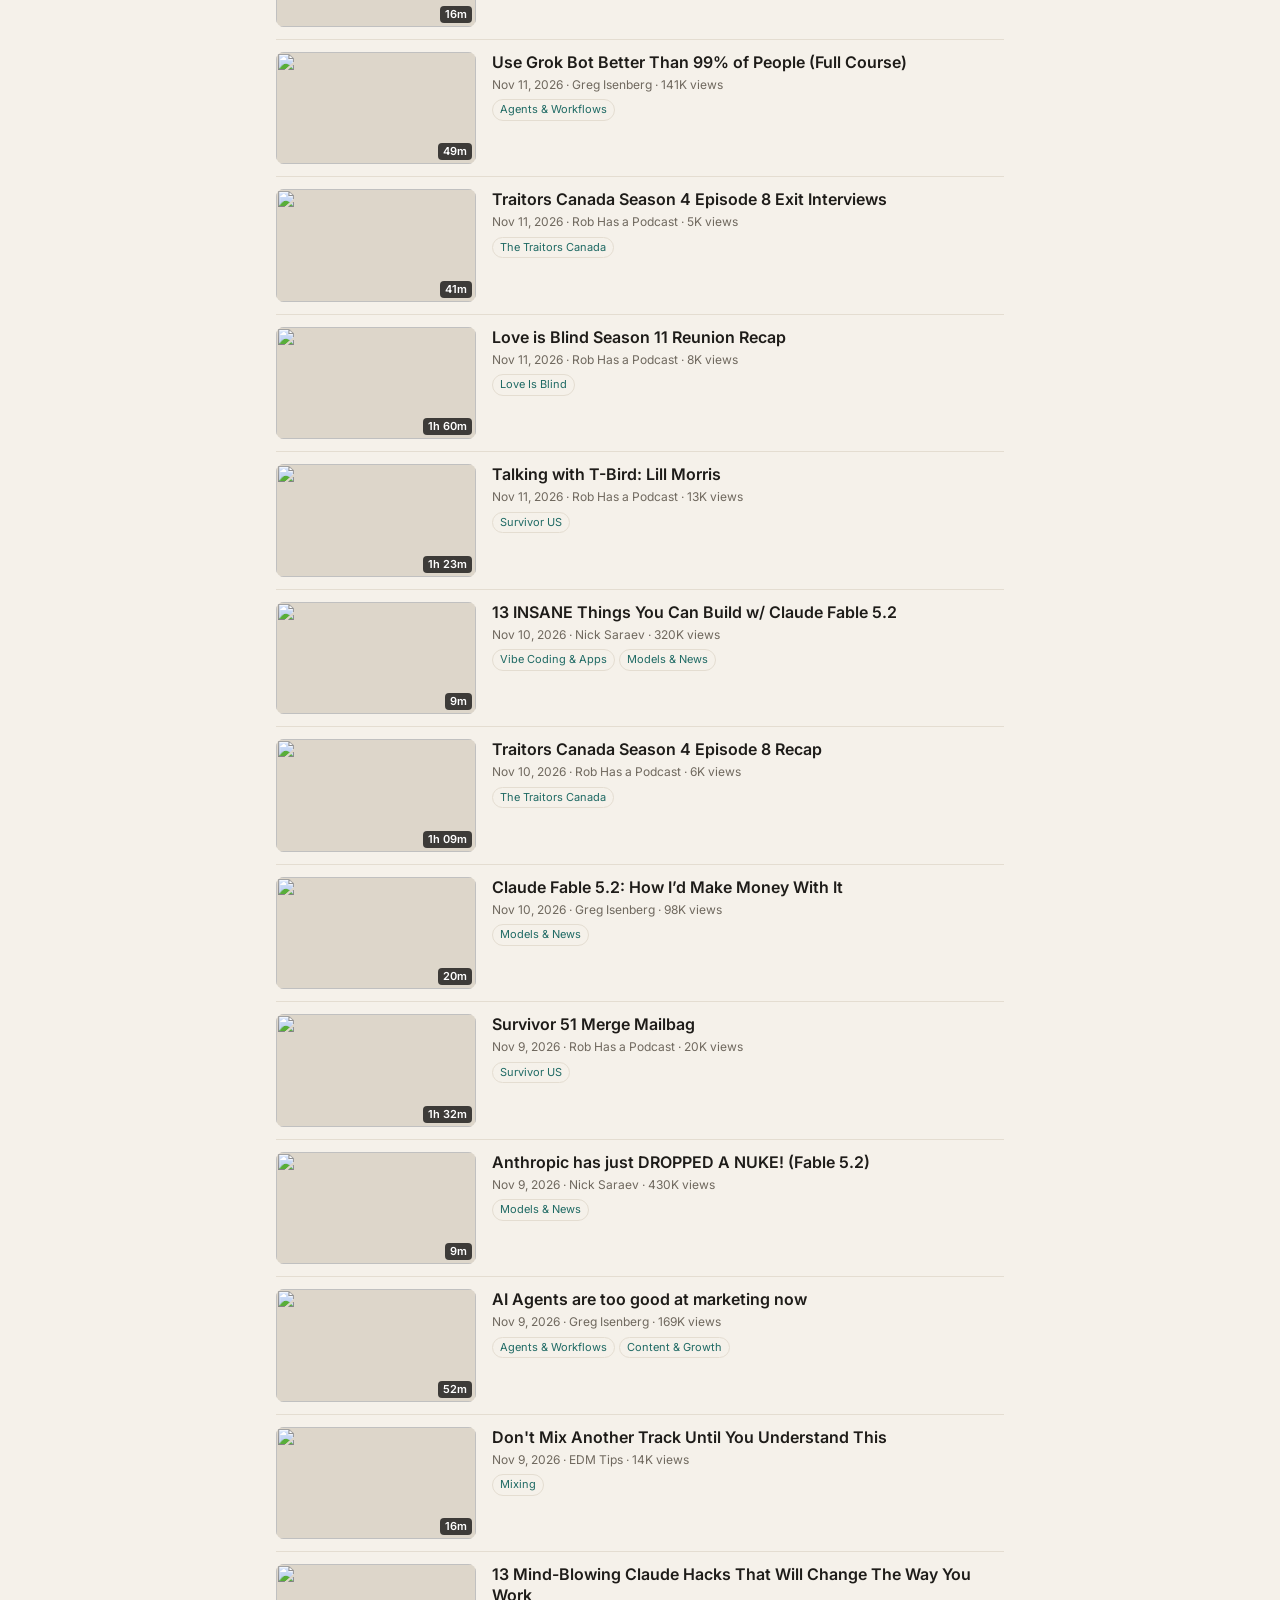
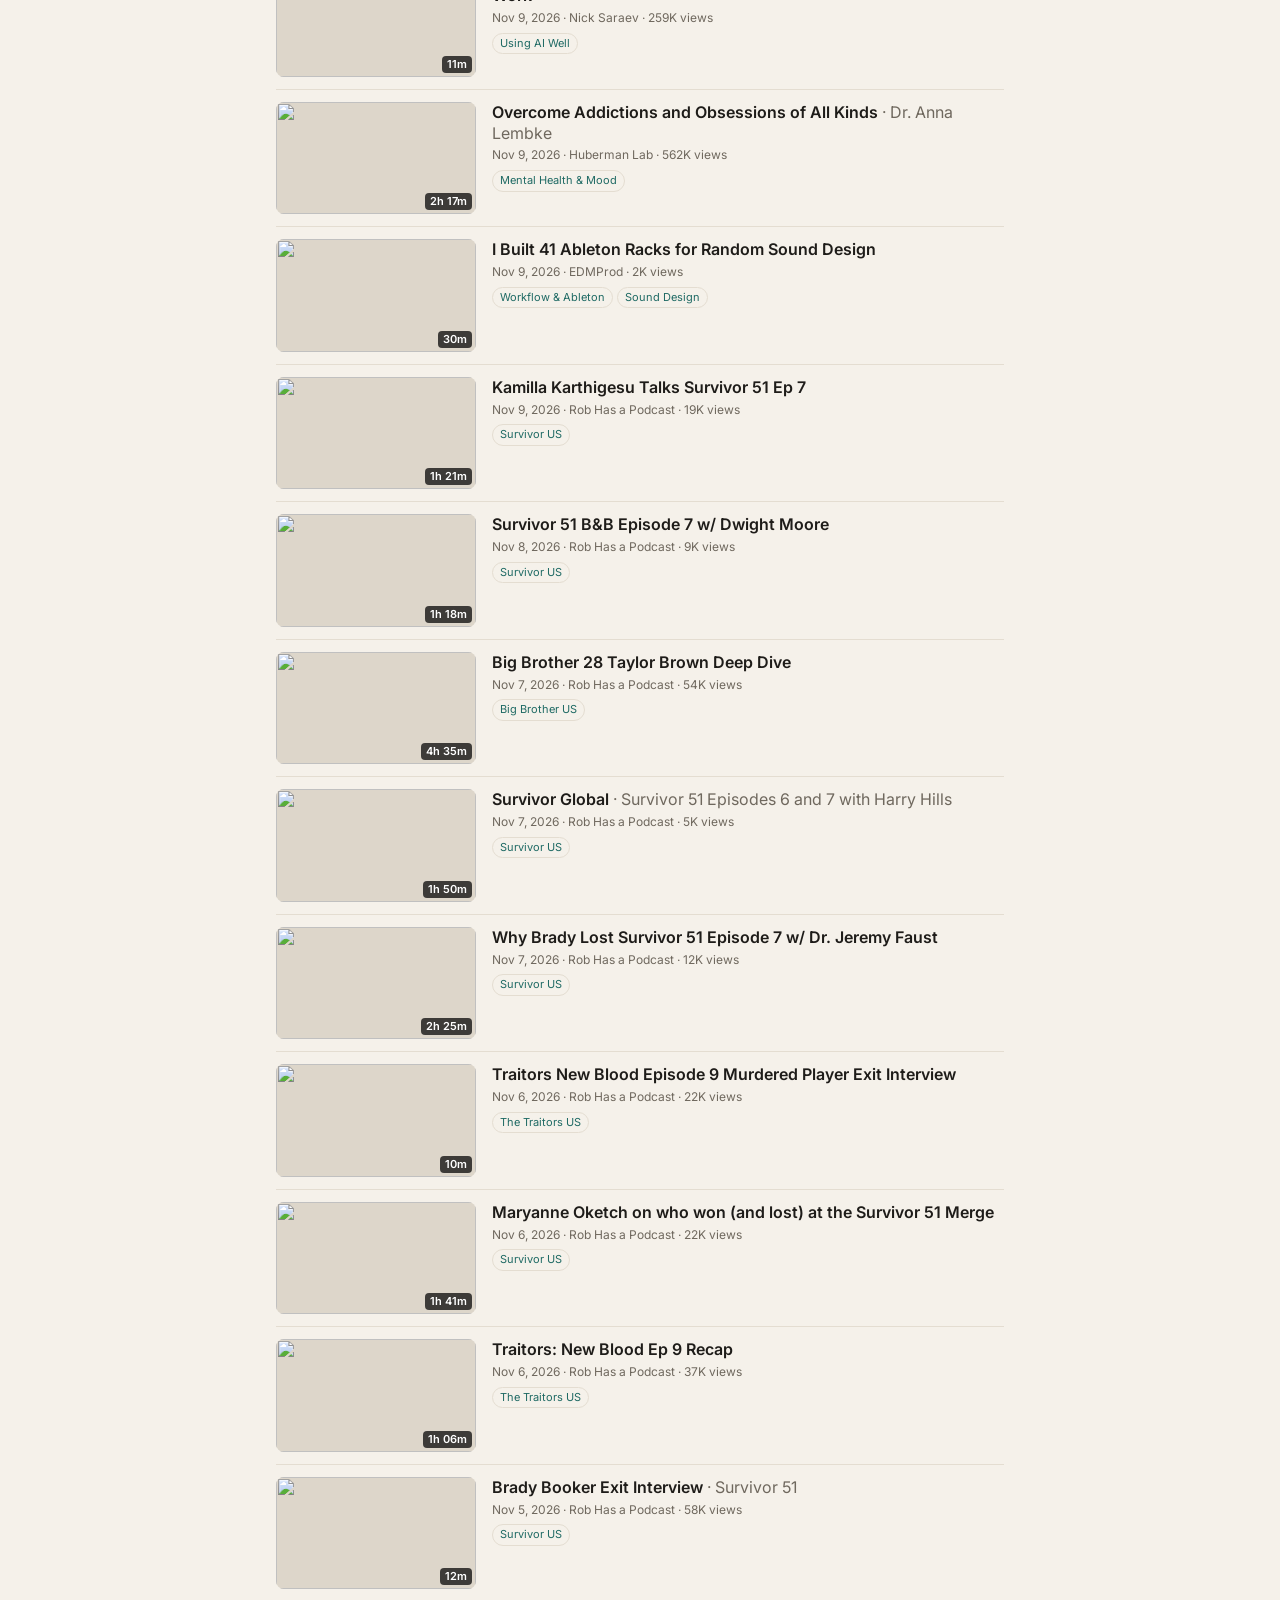
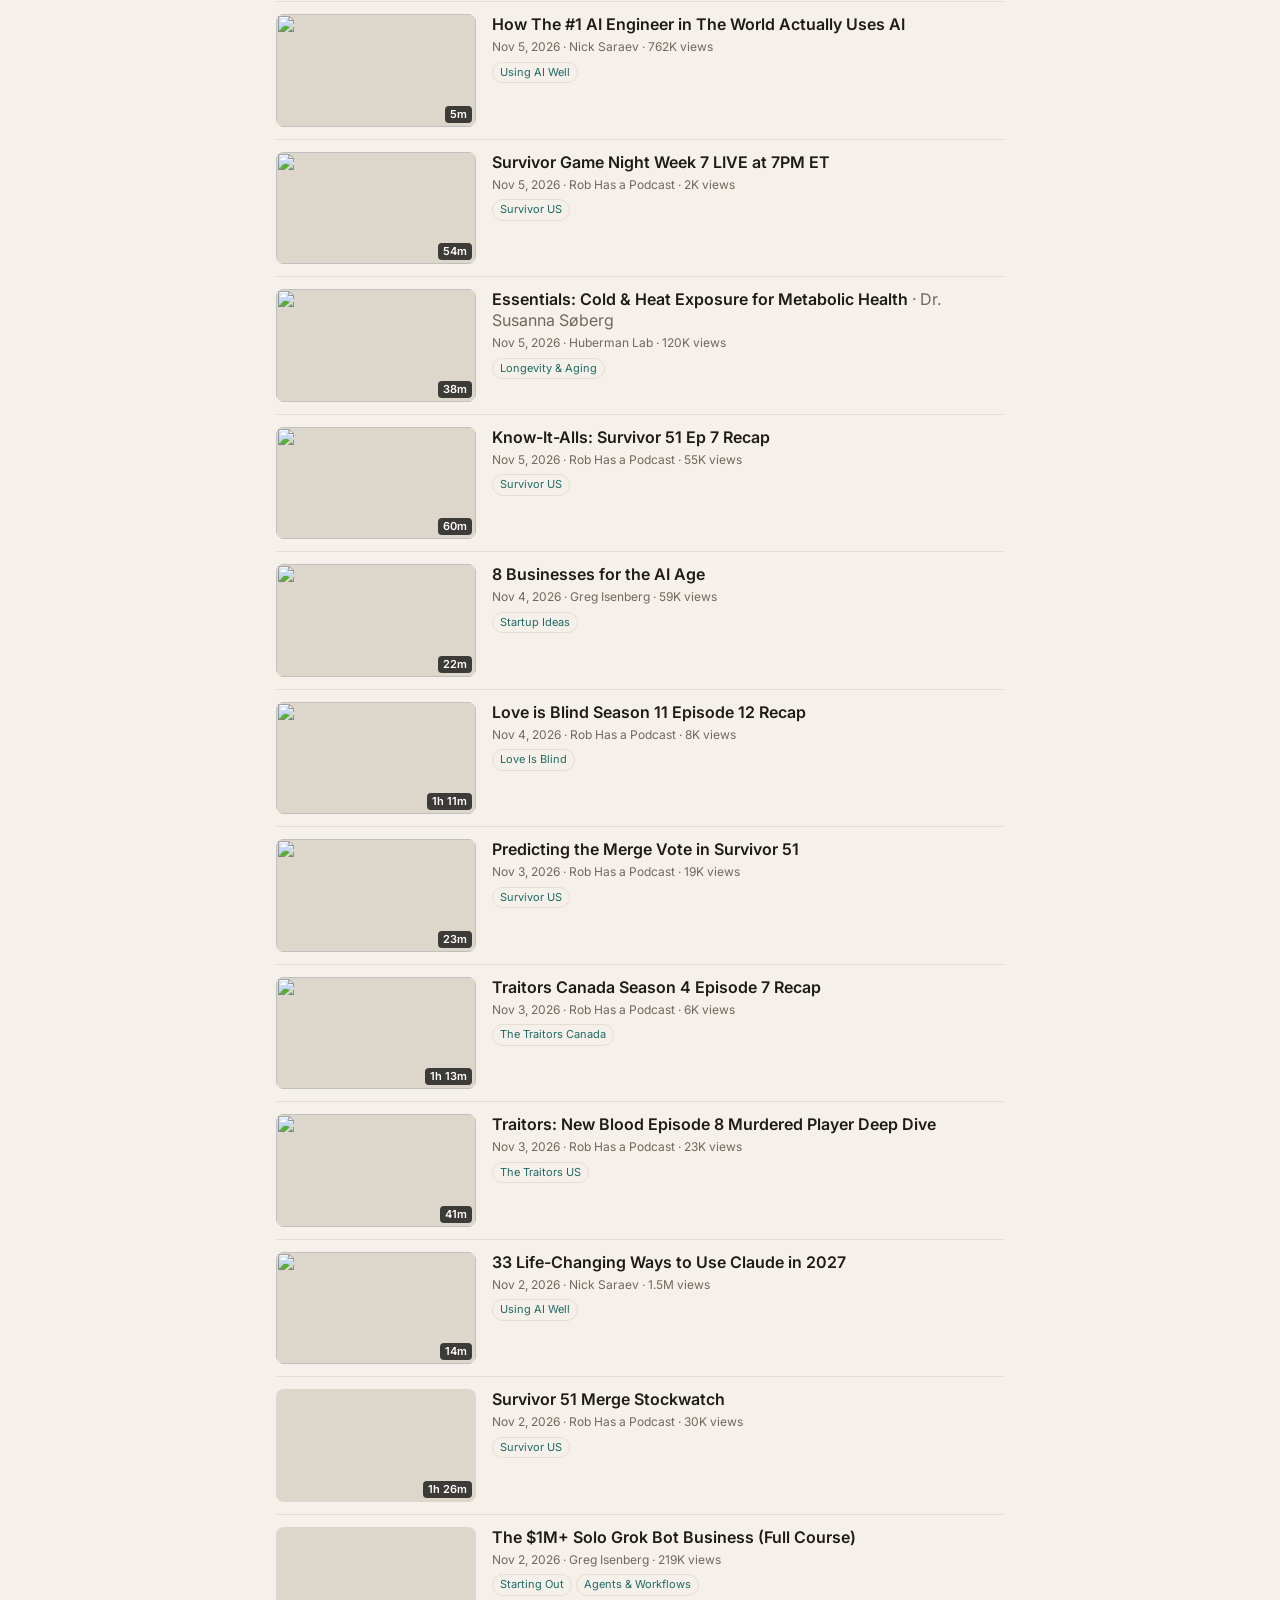
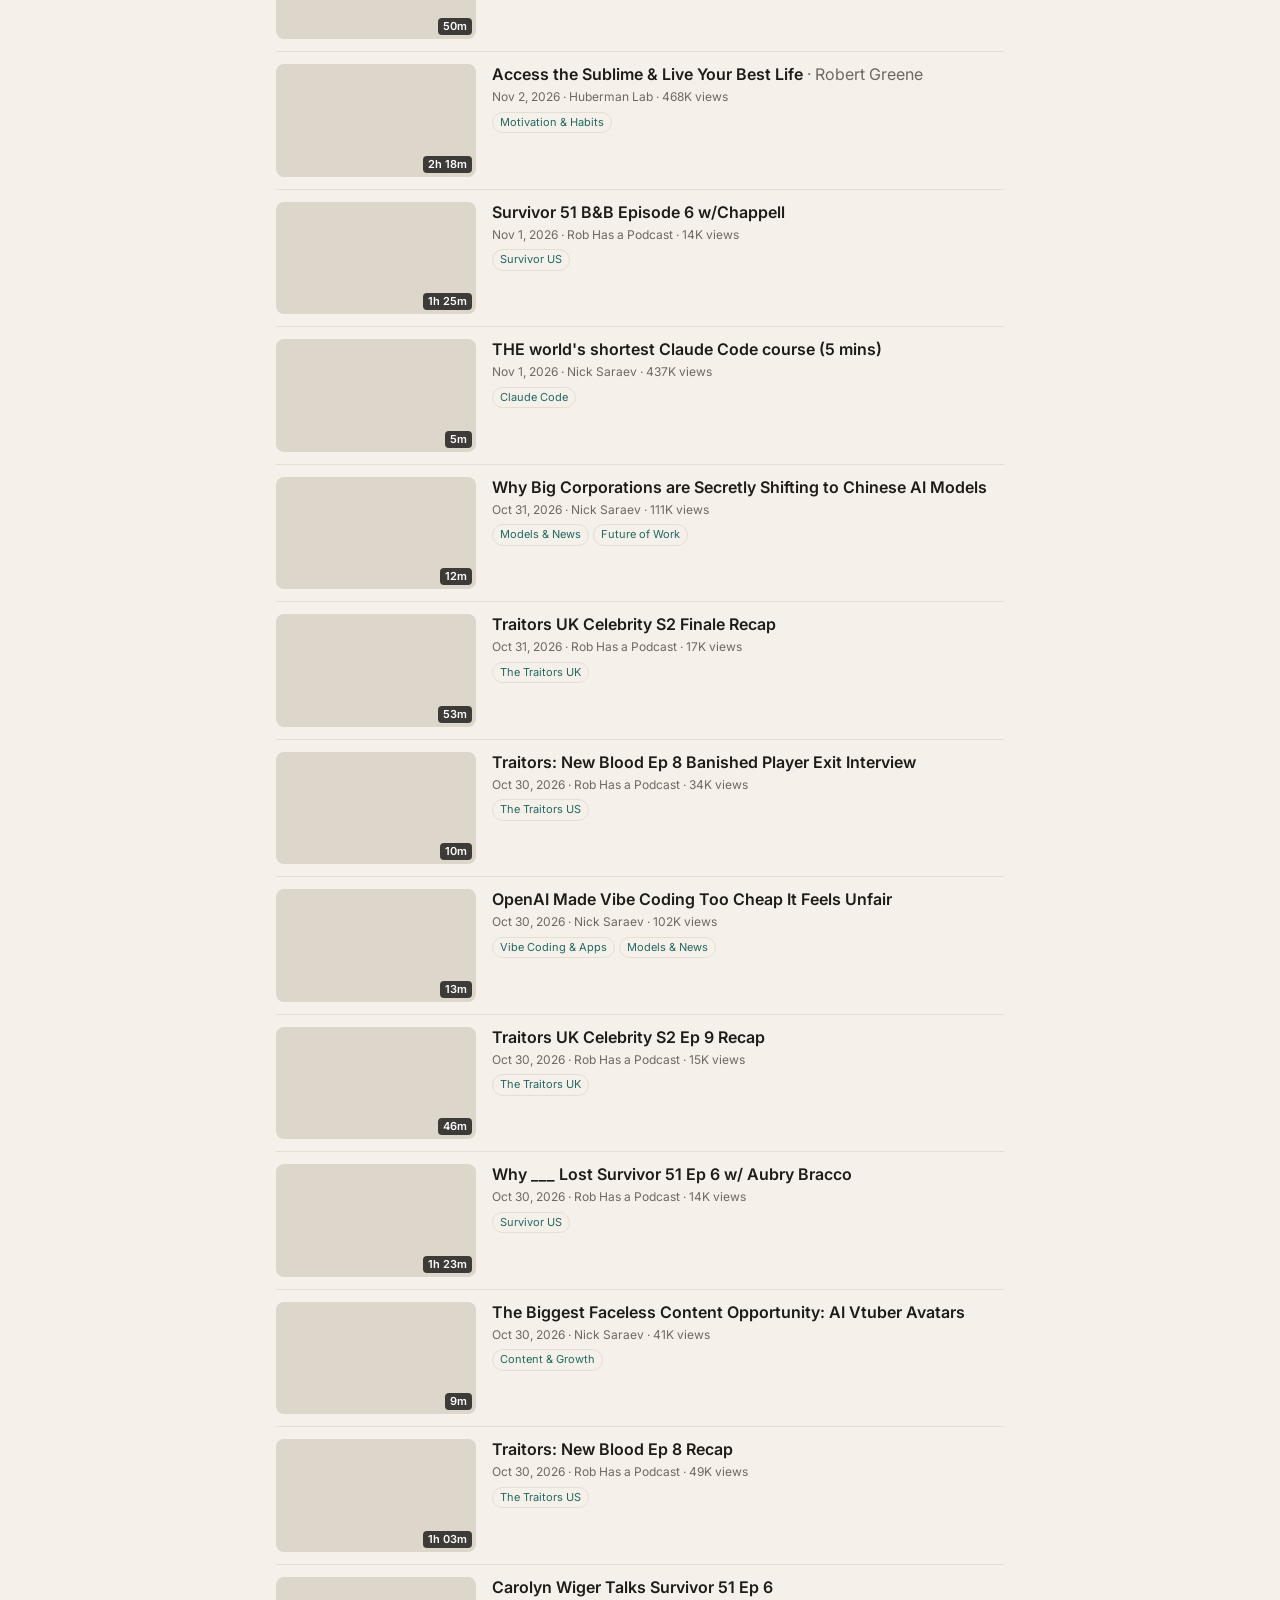
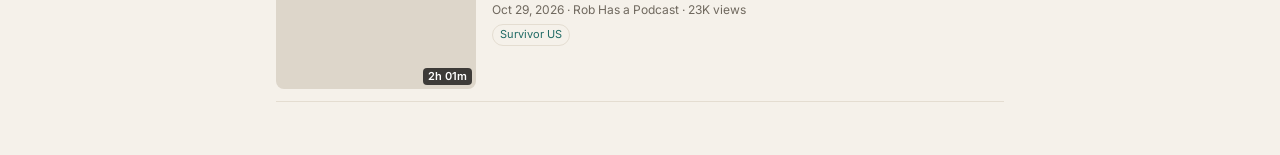
==== commit 2836149c: "PS Tube: play live and upcoming streams in the in-app player Co-Authored-By: Claude Opus 5.5 <norepl" ====
--- a/index.html
+++ b/index.html
@@ -15,7 +15,7 @@
 <link rel="preconnect" href="https://fonts.googleapis.com">
 <link rel="preconnect" href="https://fonts.gstatic.com" crossorigin>
 <link href="https://fonts.googleapis.com/css2?family=Fraunces:opsz,wght@9..144,500;9..144,600&family=Inter:wght@400;500;600&display=swap" rel="stylesheet">
-<link rel="stylesheet" href="styles.css?v=14">
+<link rel="stylesheet" href="styles.css?v=15">
 </head>
 <body>
 <header class="top">
@@ -62,6 +62,6 @@
 
 <footer id="foot" class="foot"></footer>
 <script src="updater.js?v=1"></script>
-<script src="app.js?v=14"></script>
+<script src="app.js?v=15"></script>
 </body>
 </html>
--- a/styles.css
+++ b/styles.css
@@ -343,3 +343,20 @@
 }
 .live-badge { background: #e5302a; }
 .when-badge { background: rgba(0,0,0,.78); }
+
+/* ── Live mode in the player ── */
+.pc-live {
+  background: #e5302a; color: #fff; border: 0; border-radius: 6px; height: 26px; padding: 0 9px;
+  font: 700 12px/1 Inter, sans-serif; letter-spacing: .03em; cursor: pointer;
+}
+.pc-live.behind { background: rgba(255,255,255,.22); }
+.pc-fill { flex: 1; }
+.pc-gap { width: 38px; height: 38px; visibility: hidden; }
+.pc-wait {
+  position: absolute; inset: 0; display: grid; place-content: center; gap: 6px; text-align: center;
+  color: #fff; padding: 16px; background: rgba(0,0,0,.55); pointer-events: none;
+  font: 500 13px/1.35 Inter, sans-serif;
+}
+.pc-wait b { font: 700 18px/1.2 Inter, sans-serif; }
+.live-now { color: #e5302a; font-weight: 700; }
+.player-wrap.waiting .pc, .player-wrap.waiting .pc-spin { display: none; }
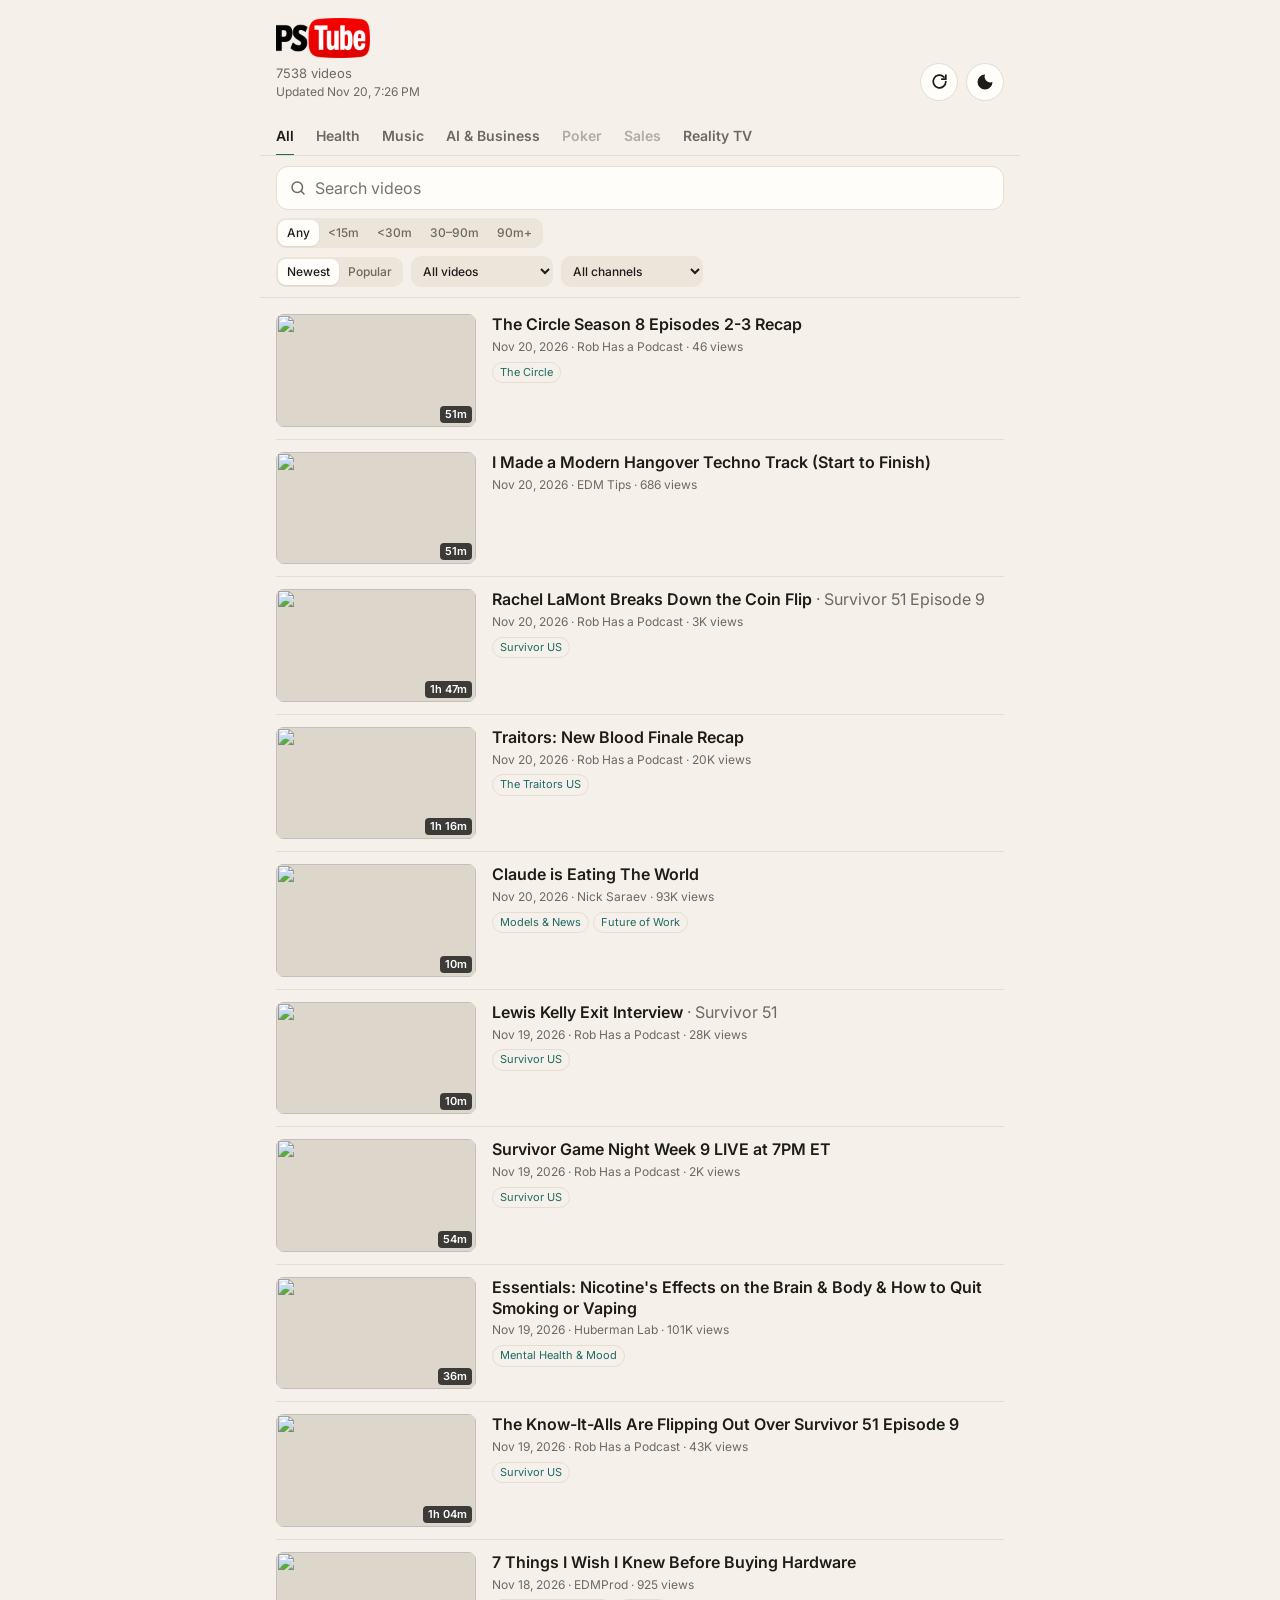
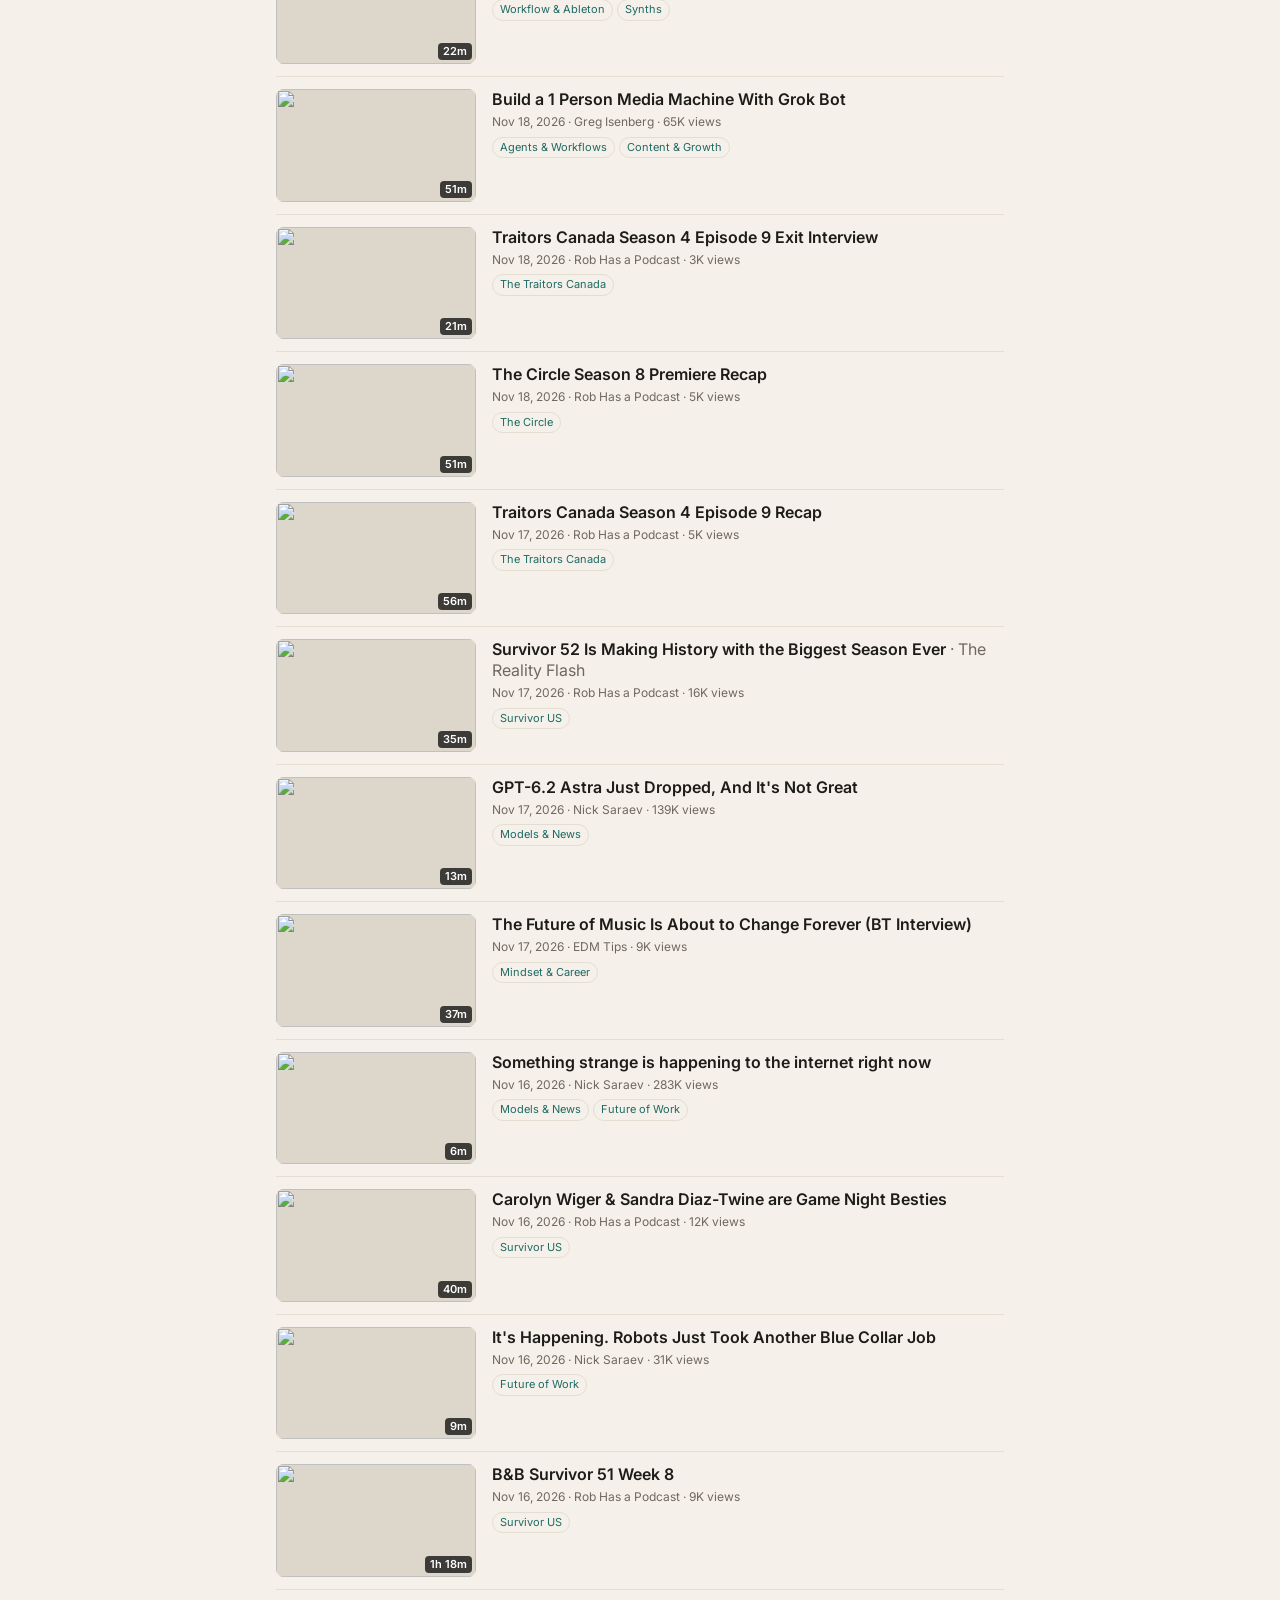
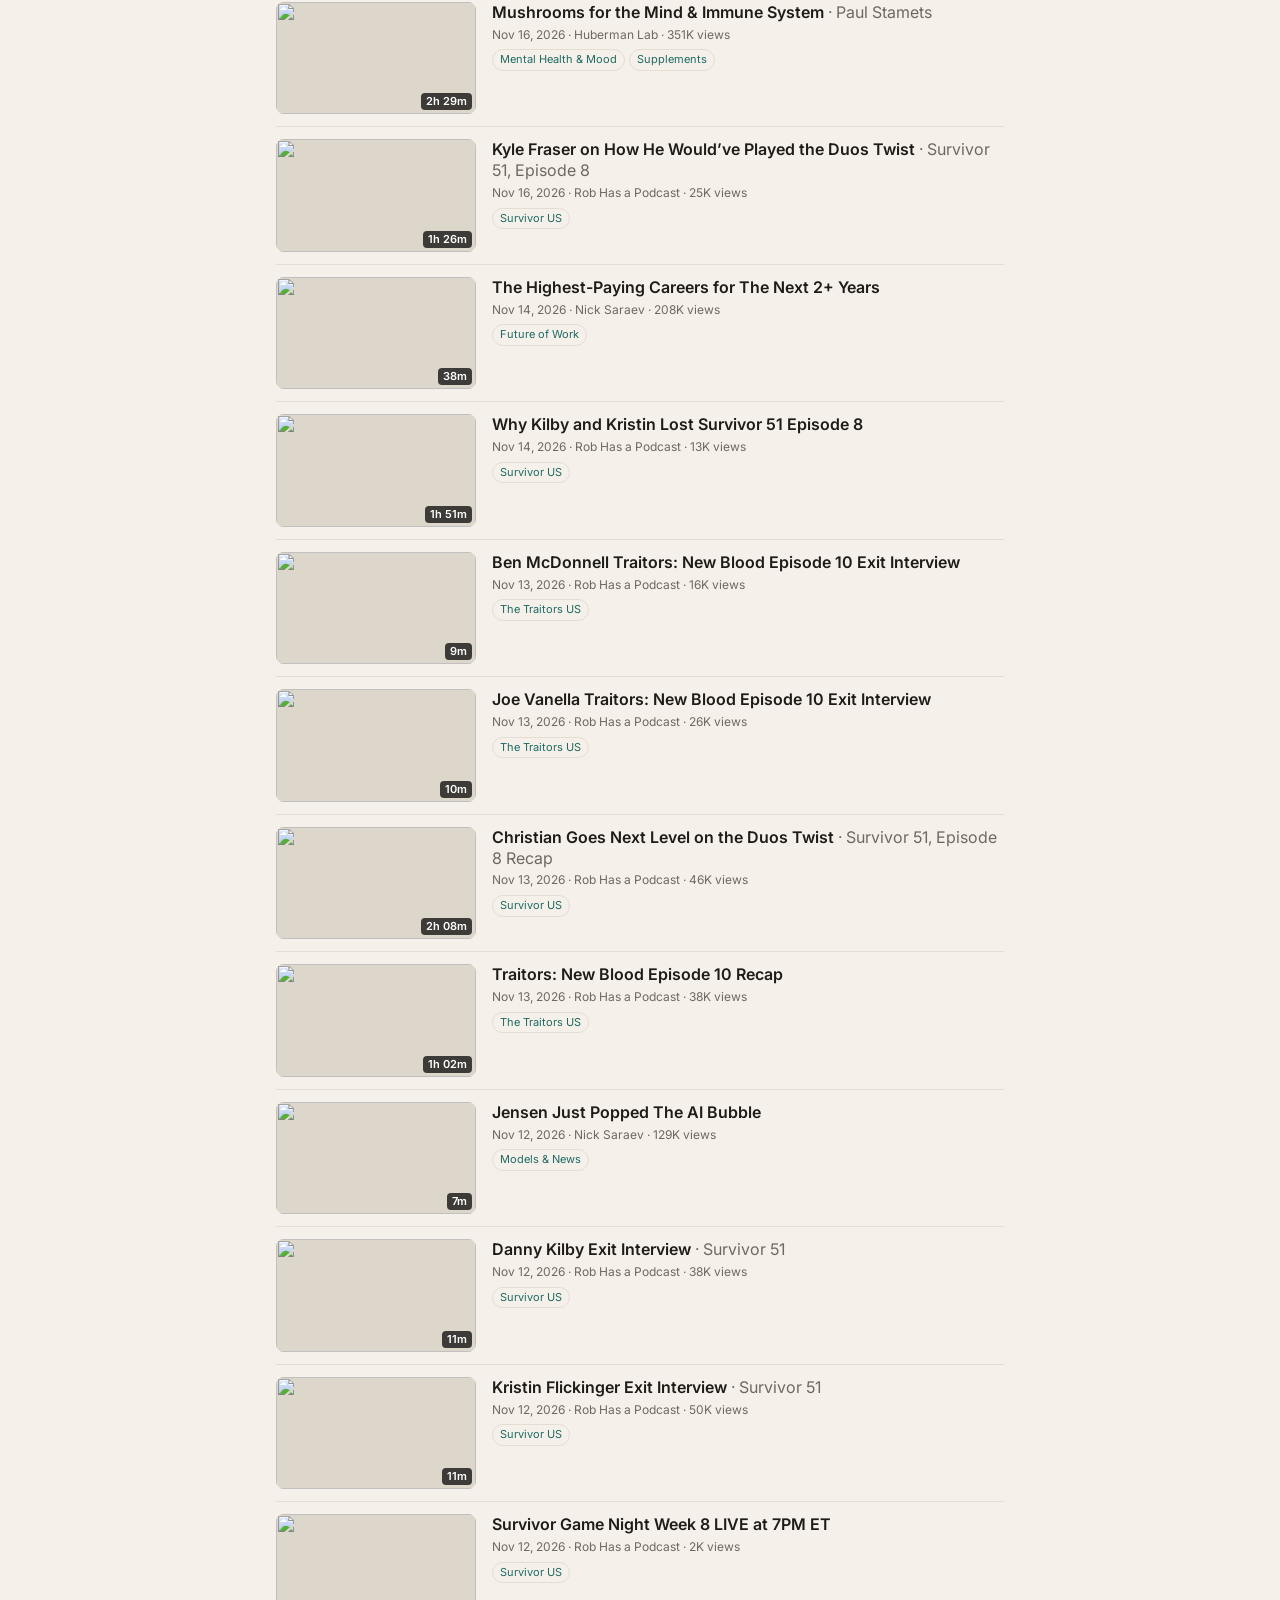
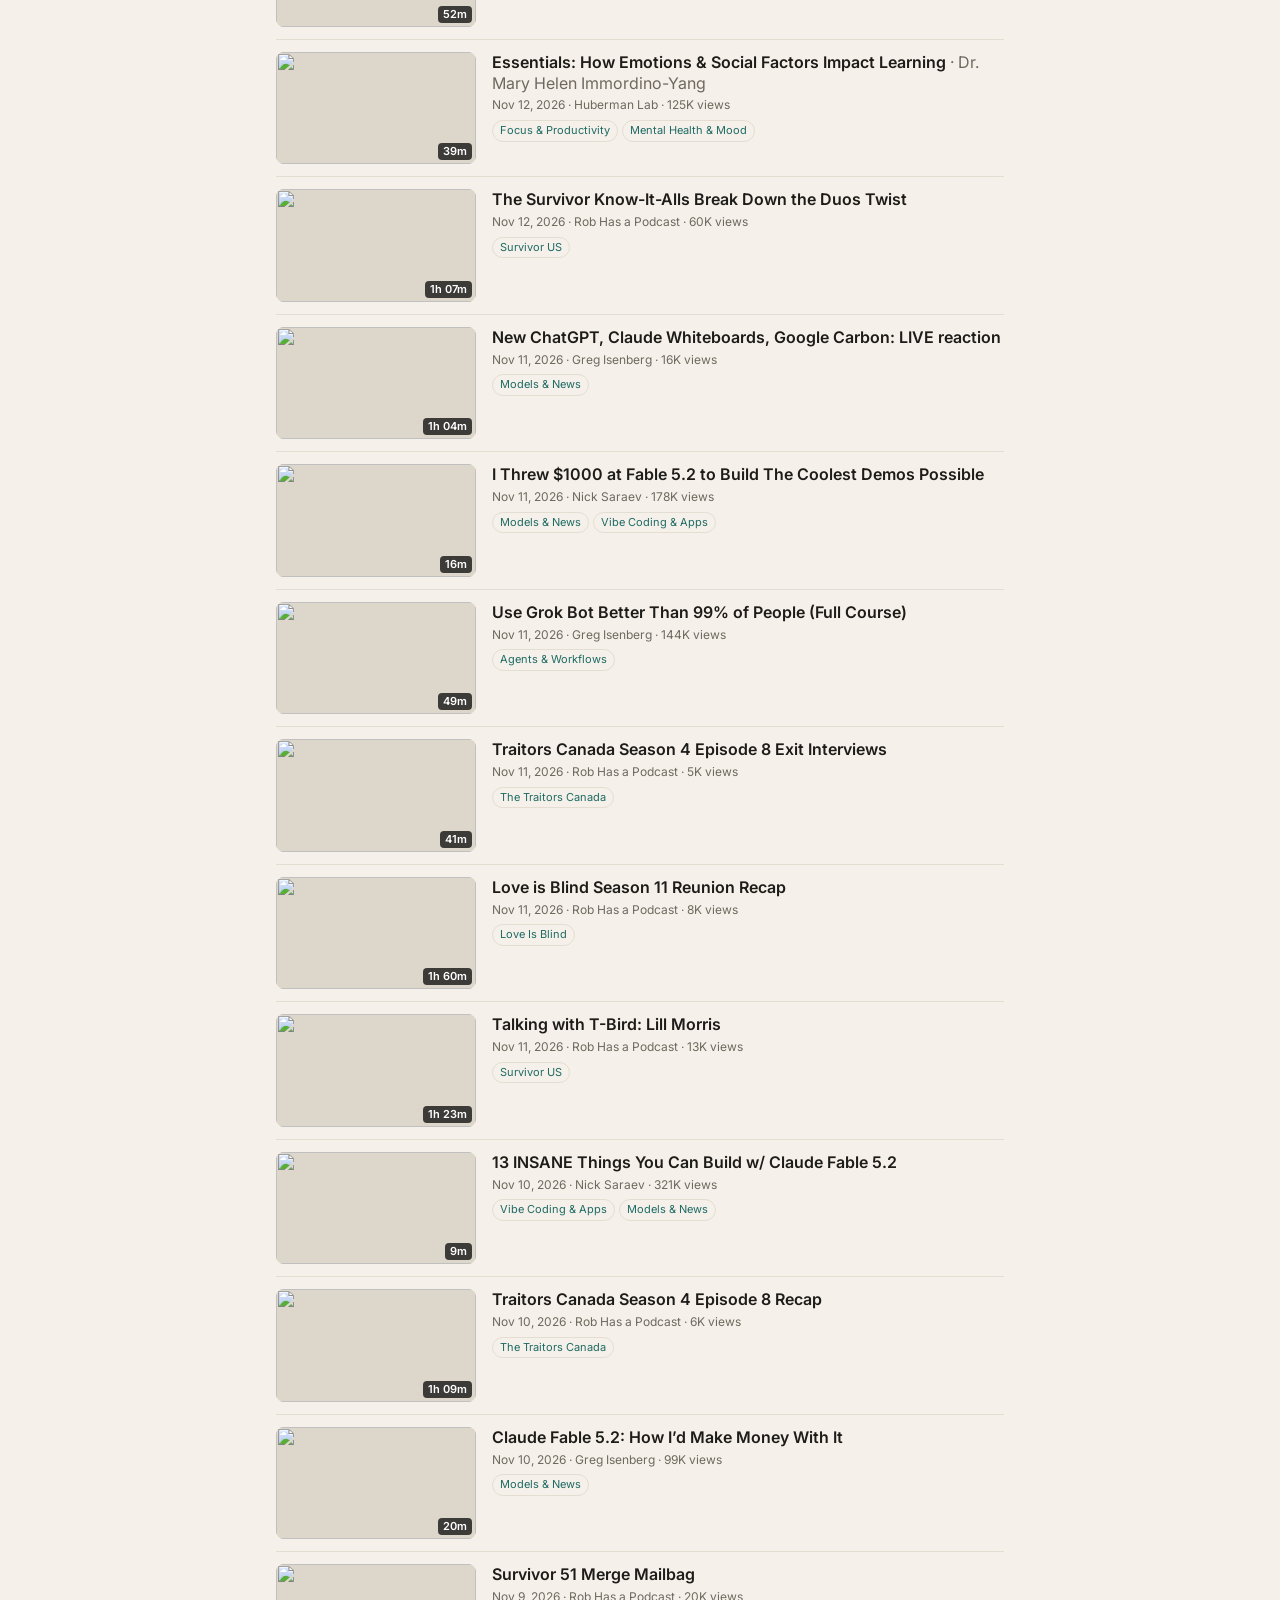
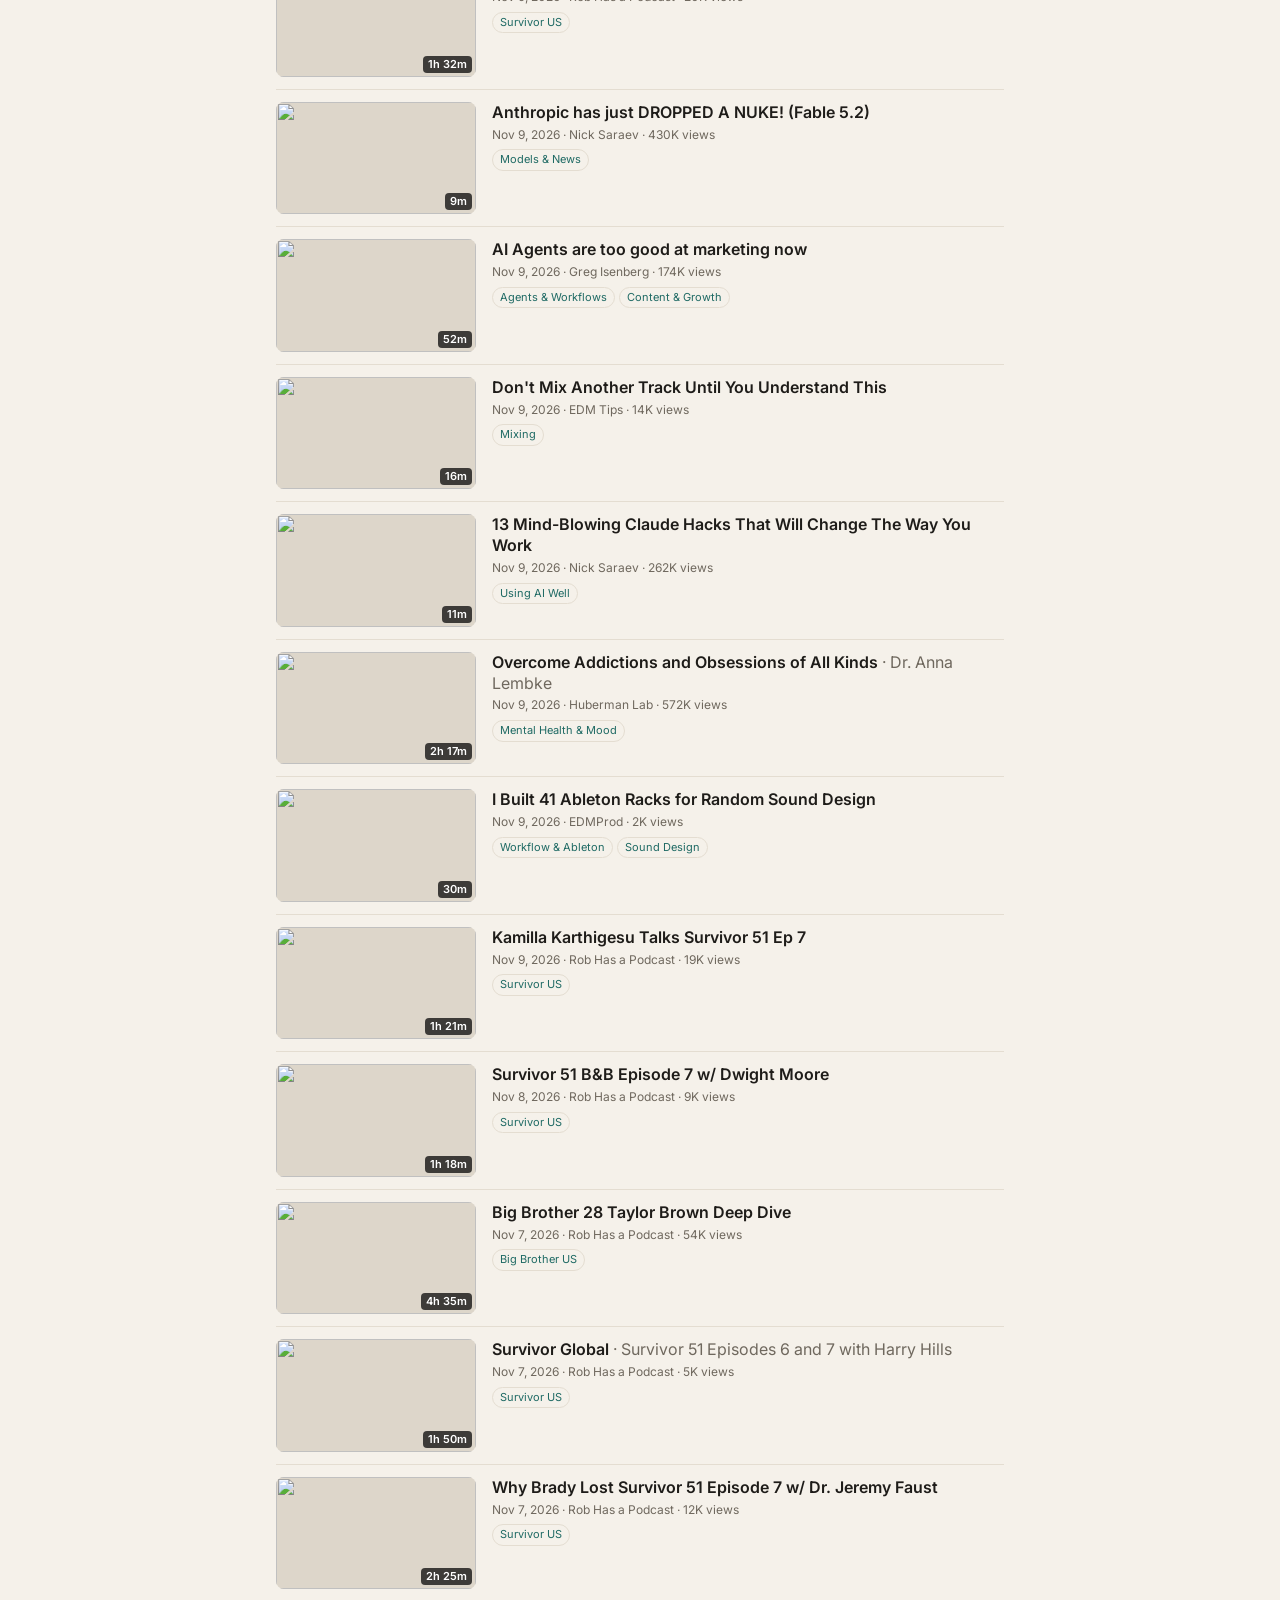
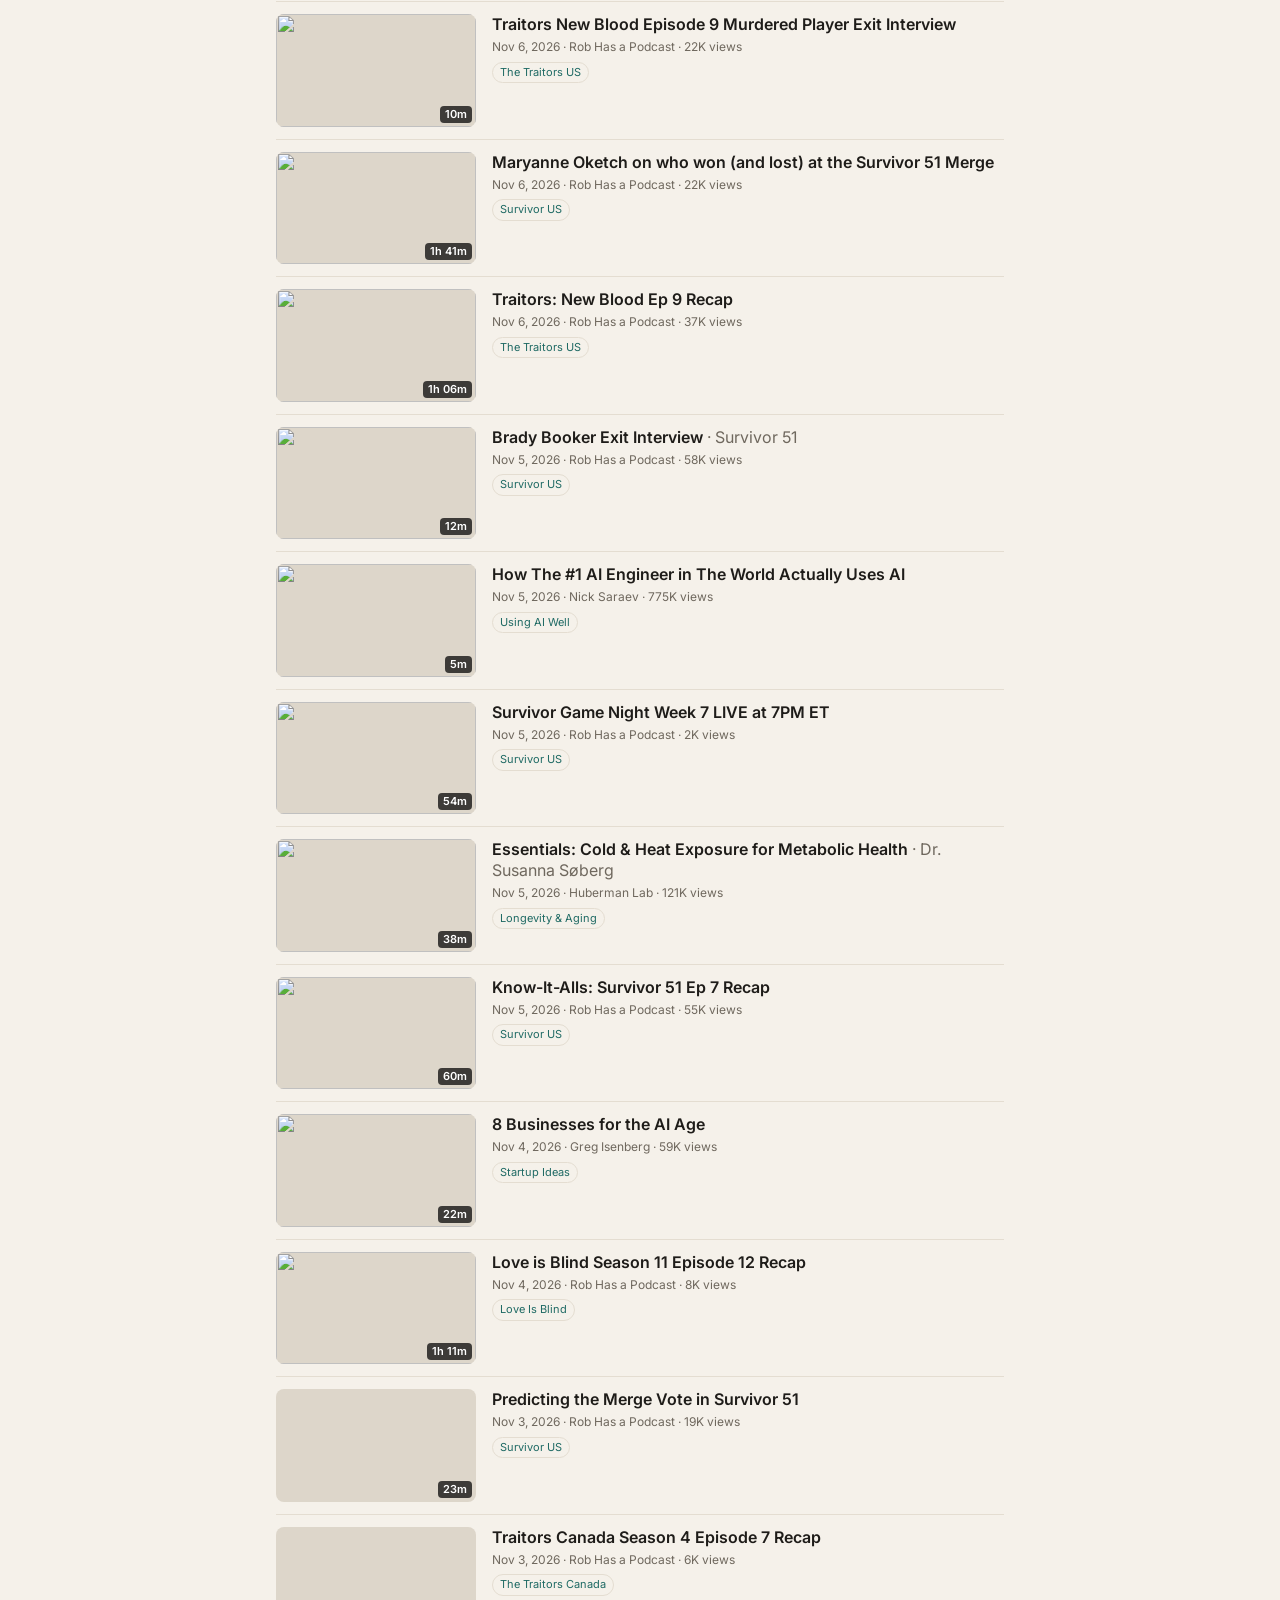
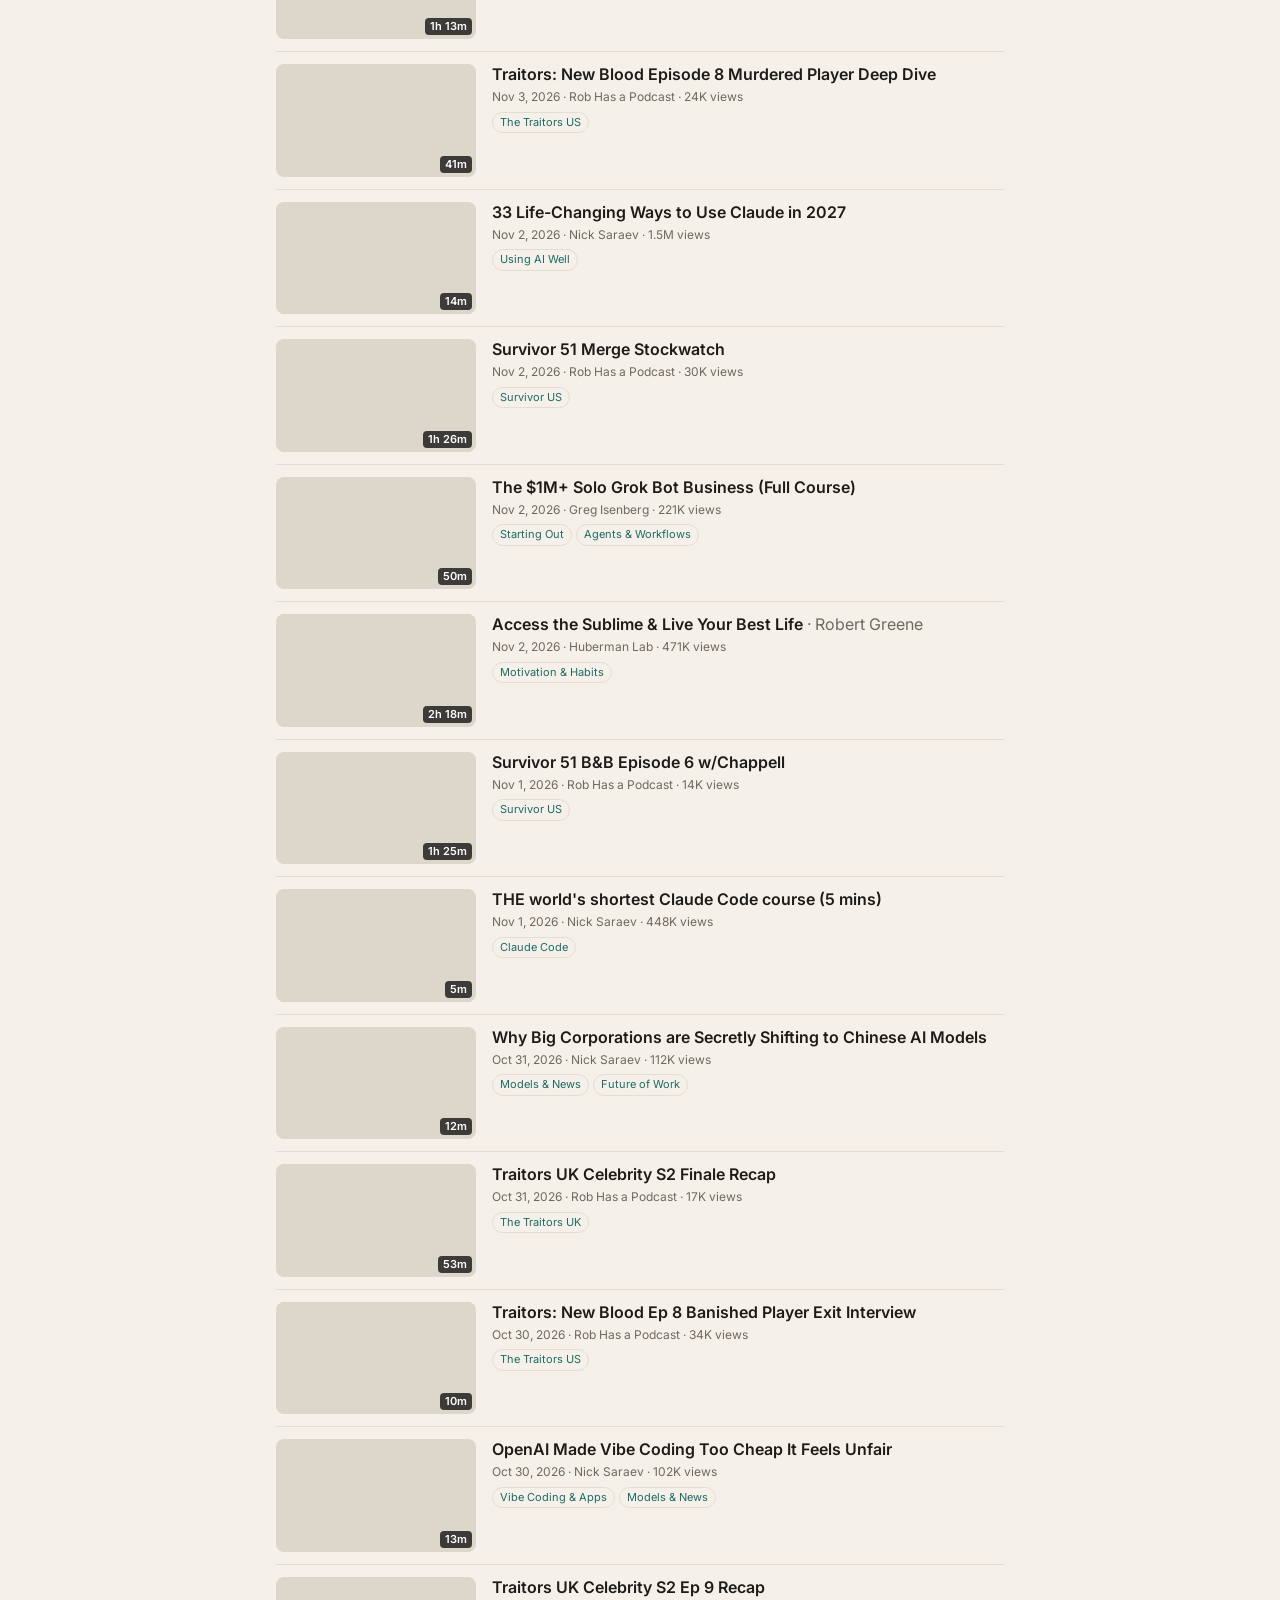
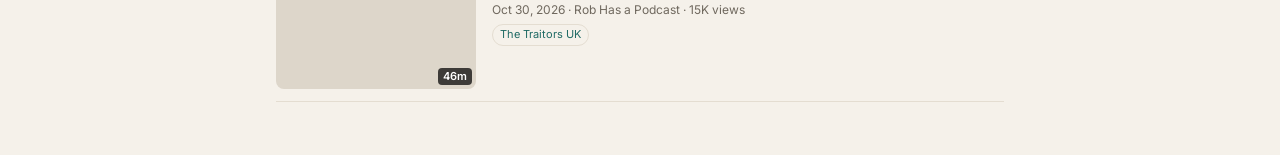
==== commit de30e53d: "PS Tube: Copy transcript button in the player Fetches captions on demand via a new transcript workfl" ====
--- a/index.html
+++ b/index.html
@@ -15,7 +15,7 @@
 <link rel="preconnect" href="https://fonts.googleapis.com">
 <link rel="preconnect" href="https://fonts.gstatic.com" crossorigin>
 <link href="https://fonts.googleapis.com/css2?family=Fraunces:opsz,wght@9..144,500;9..144,600&family=Inter:wght@400;500;600&display=swap" rel="stylesheet">
-<link rel="stylesheet" href="styles.css?v=15">
+<link rel="stylesheet" href="styles.css?v=16">
 </head>
 <body>
 <header class="top">
@@ -61,7 +61,7 @@
 </main>
 
 <footer id="foot" class="foot"></footer>
-<script src="updater.js?v=1"></script>
-<script src="app.js?v=15"></script>
+<script src="updater.js?v=2"></script>
+<script src="app.js?v=16"></script>
 </body>
 </html>
--- a/styles.css
+++ b/styles.css
@@ -320,6 +320,8 @@
 .act[aria-pressed="true"] { background: var(--chip); border-color: var(--ink); }
 .act.primary { background: #e5302a; border-color: #e5302a; color: #fff; margin-left: auto; }
 .player-msg .act.primary { margin: 0 auto; }
+.act[disabled] { opacity: .65; cursor: default; }
+.tr-msg { flex-basis: 100%; margin: 2px 0 0; font-size: 13px; color: var(--muted); }
 @media (max-width: 420px) { .act.primary { margin-left: 0; flex: 1 0 100%; justify-content: center; } }
 
 /* ── Turn the phone sideways while a video is open: the video fills the screen ── */
